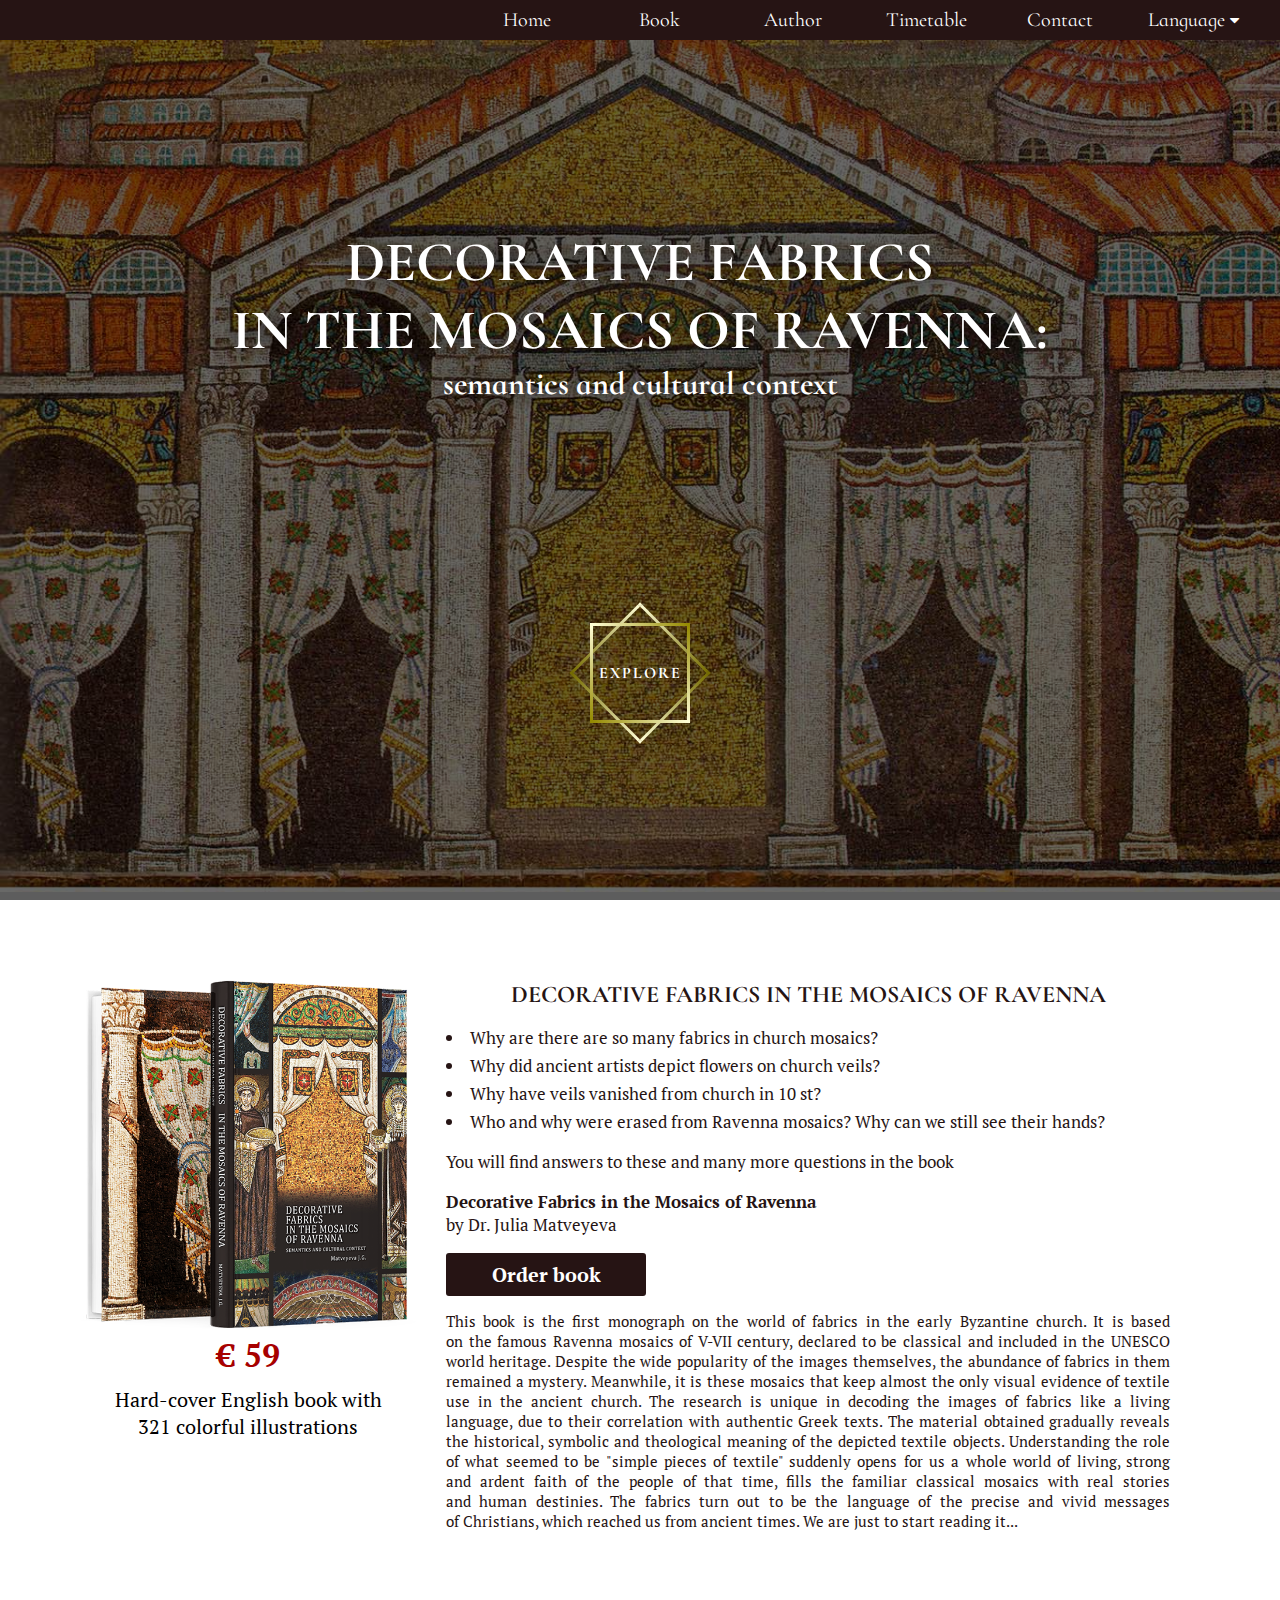
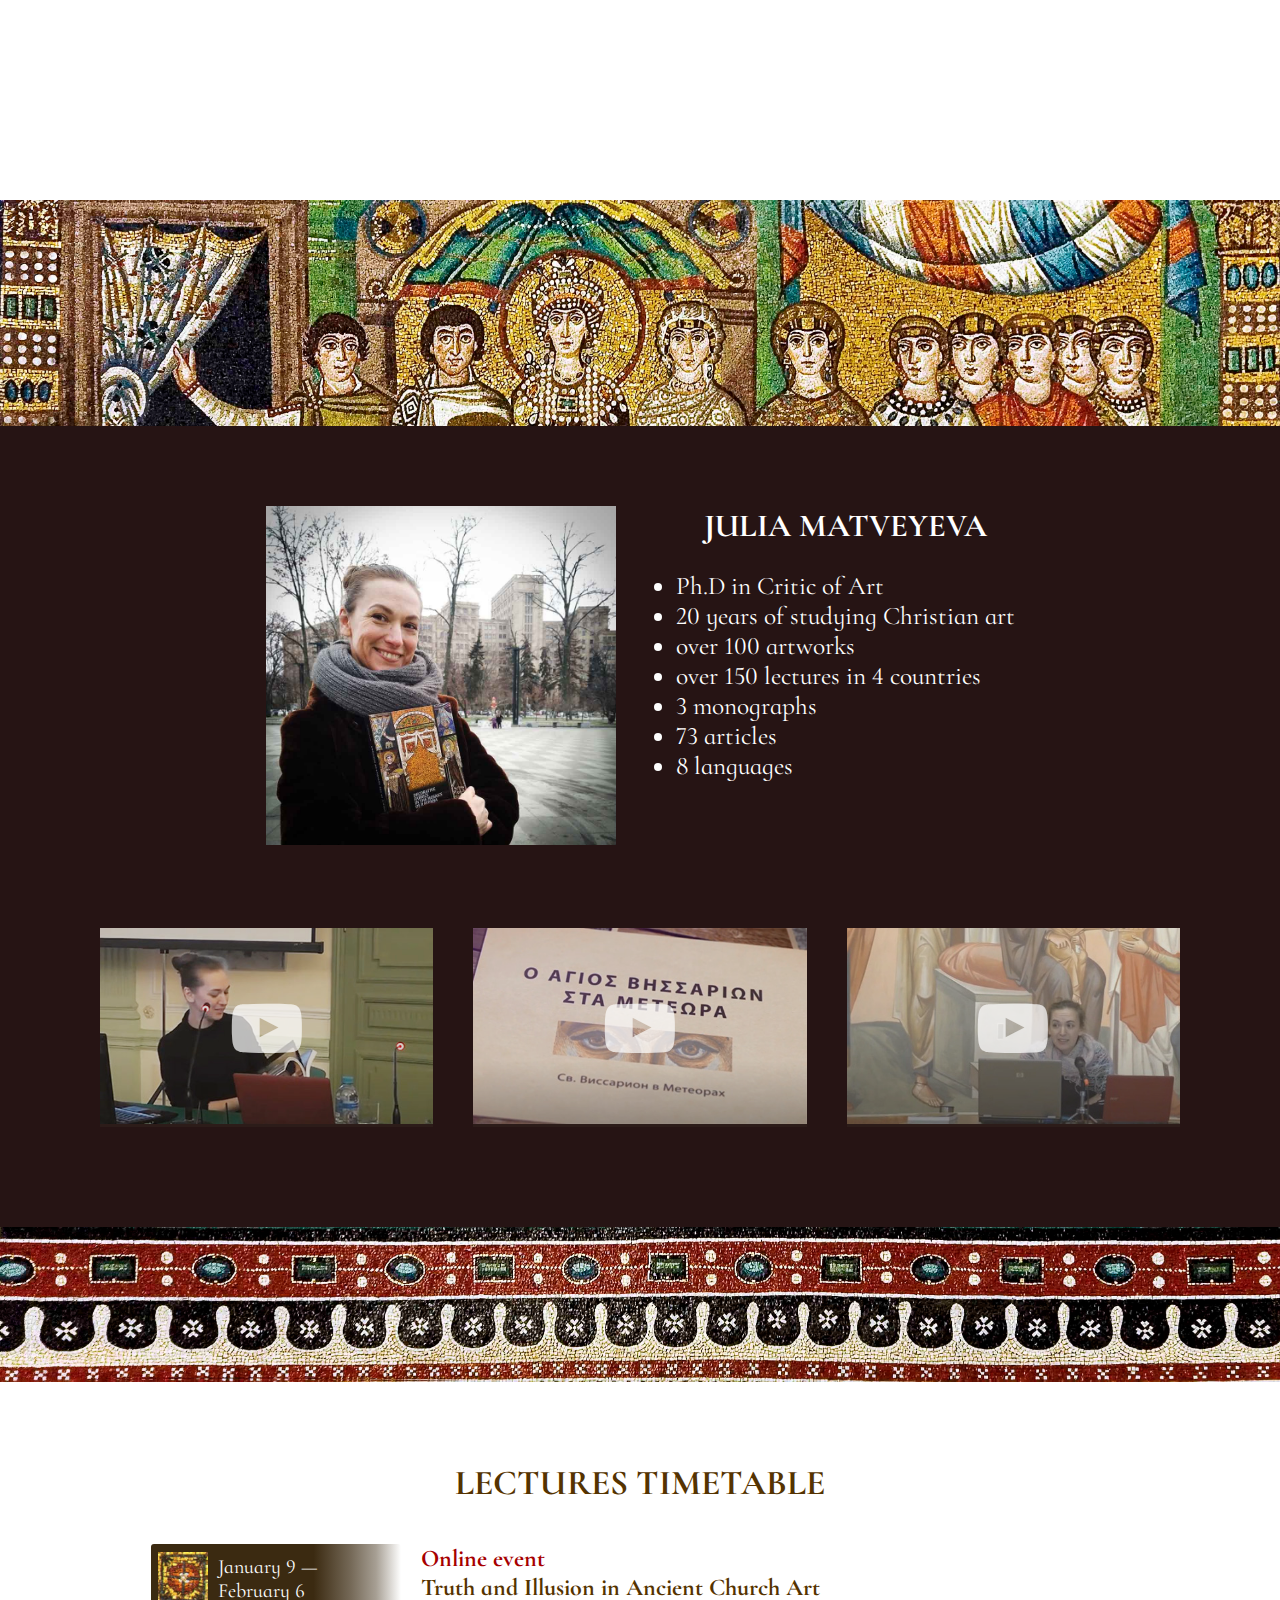
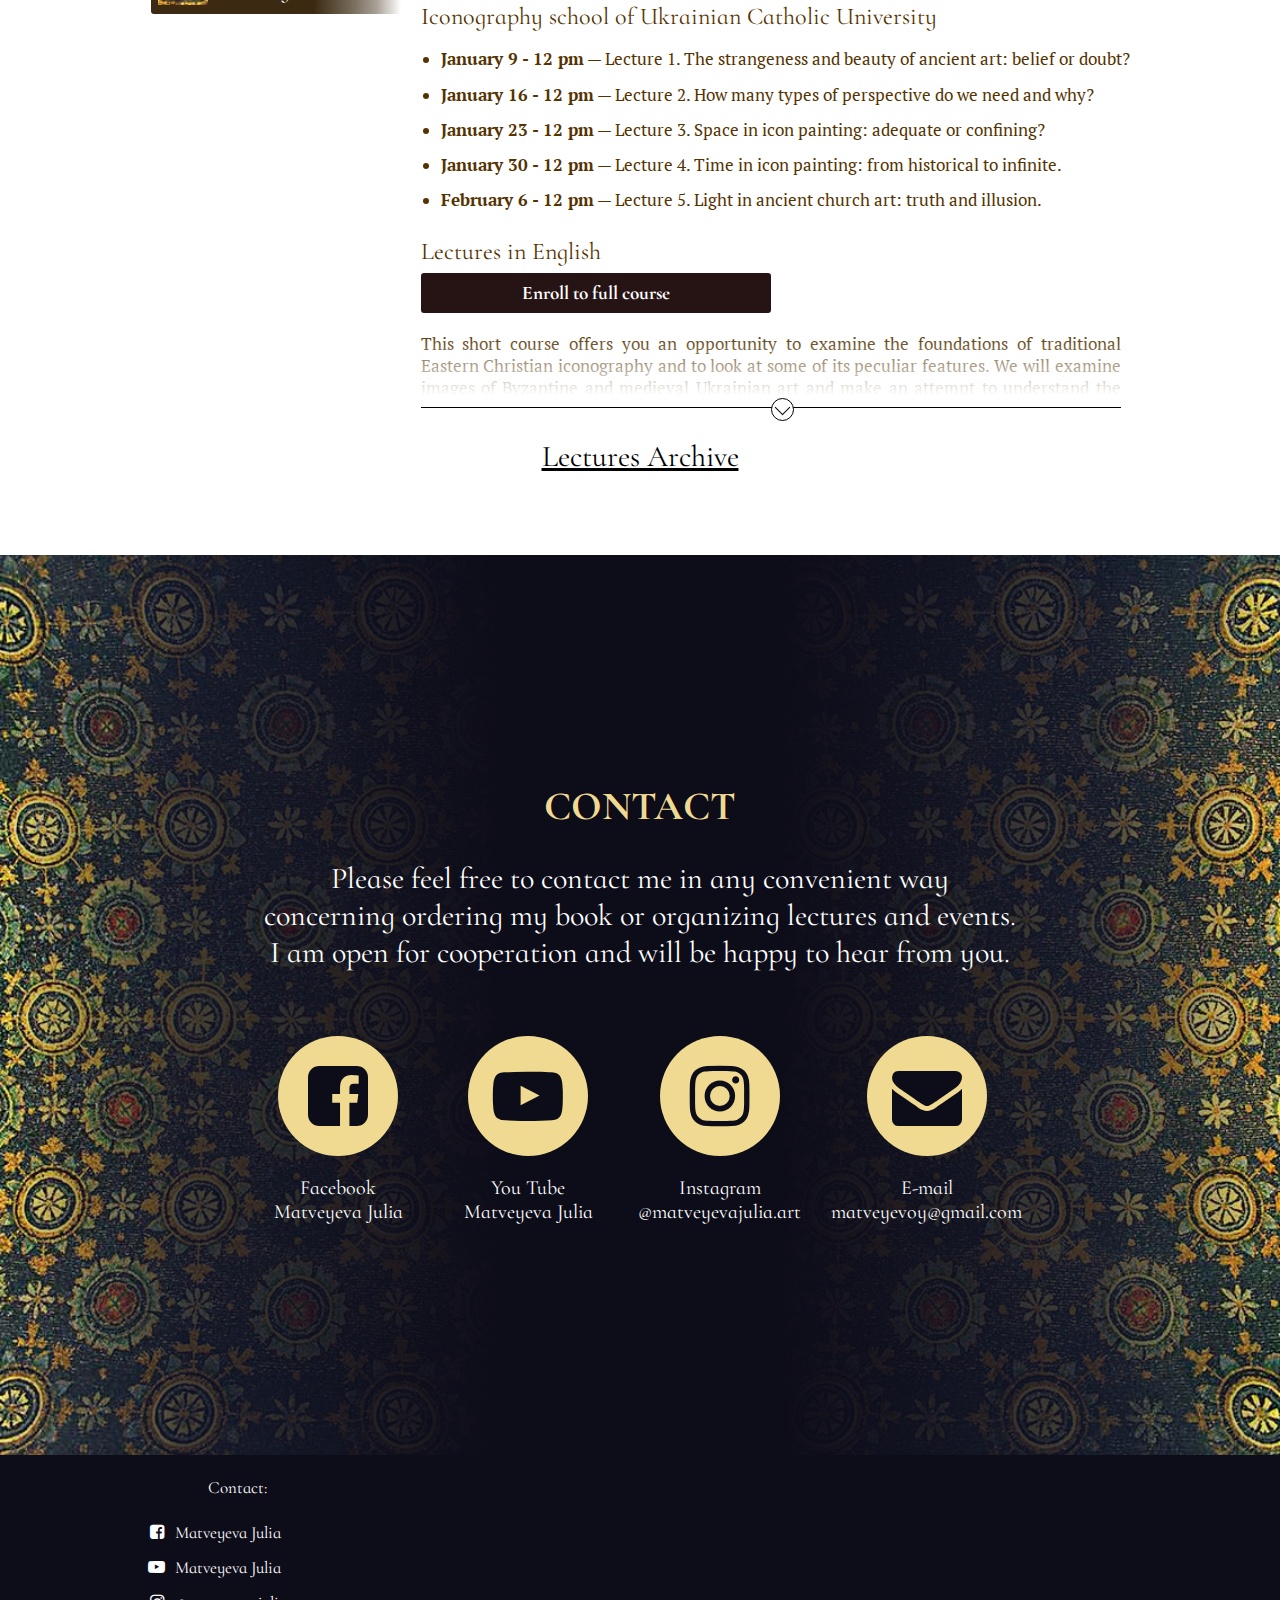
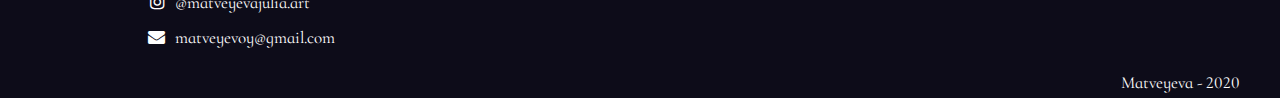
==== en/index.html @ 94433810 "Discount deleted. Full price set" ====
<!DOCTYPE html>
<html>
<head>
    <meta charset="UTF-8">
    <meta name="viewport" content="width=device-width, initial-scale=1.0">
    <title>Julia Matveyeva | Decorative Fabrics in the Mosaics of Ravenna</title>
    <meta name="description" content="Official website of art critic Dr. Julia Matveyeva. History of art, lectures and publications about liturgical fabrics symbolism in the early Christian mosaics">
    <meta name="robots" content="index, follow" />
    <link href="https://matveyevajulia.art/" rel="canonical">
    <link rel="alternate" hreflang="en" href="https://matveyevajulia.art/en/" />
    <link rel="alternate" hreflang="ru" href="https://matveyevajulia.art/" />
    <link rel="shortcut icon" type="image/x-icon" href="../favicon.ico" />
    <link href="../styles/styles.css" type="text/css" rel="stylesheet">
    <link href="https://maxcdn.bootstrapcdn.com/font-awesome/4.7.0/css/font-awesome.min.css" type="text/css" rel="stylesheet">
    <link rel="preconnect" href="https://fonts.gstatic.com">
    <link href="https://fonts.googleapis.com/css?family=Cormorant+Infant|PT+Serif:wght@400;700|Source+Sans+Pro:wght@700|Roboto:wght@400;500|Montserrat:wght@400;500|Philosopher:wght@400;700&display=swap" rel="stylesheet">
</head>

<body>
<header>
    <nav>
    <ul class="navbar">
        <li><a class="navbar__link" href="https://matveyevajulia.art/en/">Home</a></li>
        <li><a class="navbar__link" href="#book">Book</a></li>
        <li><a class="navbar__link" href="#author">Author</a></li>
        <li><a class="navbar__link" href="https://matveyevajulia.art/en/lectures.html">Timetable</a></li>
        <li><a class="navbar__link" href="#contacts">Contact</a></li>
        <li class="dropdown"><a class="navbar__link">Language&nbsp;<i class="fa fa-caret-down"></i></a>
            <div class="dropdown__list">
                <a class="dropdown__item" href="https://matveyevajulia.art/en/">English</a>
                <a class="dropdown__item" href="https://matveyevajulia.art/">Русский</a>
            </div>
        </li>
        <button class="sidebar__openbtn" onclick="openNav()">&#9776;</button>
    </ul>
    </nav>
</header>

<main>
    <div id="mySidebar" class="sidebar">
        <a href="javascript:void(0)" class="sidebar__closebtn" onclick="closeNav()">&times;</a>
        <div class="sidebar__menu">
            <a class="sidebar__link" href="https://matveyevajulia.art/en/">Home</a>
            <a class="sidebar__link" onclick="closeNav()" href="#book">Book</a>
            <a class="sidebar__link" onclick="closeNav()" href="#author">Author</a>
            <a class="sidebar__link" href="https://matveyevajulia.art/en/lectures.html">Timetable</a>
            <a class="sidebar__link" onclick="closeNav()" href="#contacts">Contact</a>
            <br><br>
            <a class="sidebar__link">Language:</a>
            <a class="sidebar__link" href="https://matveyevajulia.art/en/">English</a>
            <a class="sidebar__link" href="https://matveyevajulia.art/">Русский</a>
        </div>
    </div>

<section id="home" class="home prallax">
    <div class="sepia">
        <div class="title">
            <h1 class="title__upper">DECORATIVE FABRICS <br>IN&nbsp;THE&nbsp;MOSAICS OF&nbsp;RAVENNA:</h1>
            <h3>semantics&nbsp;and cultural&nbsp;context</h3>
        </div>
        <div class="cta-btn">
            <a href="#book" class="cta-btn__link cta-btn__effect">explore</a>
        </div>
    </div>
</section>

<section id="book" class="book">
    <div class="book-cover">
        <img src="../ravenna-images/smartmockups_kivnofeq_bright_small.png" alt="Book cover">
        <div class="book-price">
            <div class="book-price__money">
                <!--<p class="book-price__text book-price__text--old-price">&euro; 59</p> -->
                <p class="book-price__text book-price__text--new-price">&euro; 59</p>
                <!--<p class="book-price__text">Discount till January 28</p> -->
            </div>
            <p class="book-price__text">Hard-cover English&nbsp;book with 321&nbsp;colorful illustrations</p>
        </div>
    </div>
    
    <div class="book-description">
        <h2>DECORATIVE&nbsp;FABRICS IN&nbsp;THE&nbsp;MOSAICS OF&nbsp;RAVENNA</h2>
        <ul class="book-description__list">
            <li class="book-description__list-li">Why are there are so many fabrics in church mosaics?</li>
            <li class="book-description__list-li">Why did ancient artists depict flowers on church veils?</li>
            <li class="book-description__list-li">Why have veils vanished from church in 10 st?</li>
            <li class="book-description__list-li">Who and why were erased from Ravenna mosaics? Why can we still see their hands?</li>
        </ul>
        <p>You will find answers to these and many more questions in the book</p>
        <p><b>Decorative&nbsp;Fabrics in&nbsp;the&nbsp;Mosaics of&nbsp;Ravenna</b>
        <br>by Dr. Julia Matveyeva</p>
        <a class="basic-btn basic-btn--maroon btn--book-order" onclick="lightbox_form_open();">Order book</a>
        <p class="book-description__long">This book is the&nbsp;first monograph on&nbsp;the&nbsp;world of&nbsp;fabrics in&nbsp;the&nbsp;early Byzantine church. It&nbsp;is based on&nbsp;the&nbsp;famous Ravenna mosaics of&nbsp;V&#8209;VII&nbsp;century, declared to&nbsp;be classical and&nbsp;included in&nbsp;the&nbsp;UNESCO world heritage. Despite the&nbsp;wide popularity of&nbsp;the&nbsp;images themselves, the&nbsp;abundance of&nbsp;fabrics in&nbsp;them remained a&nbsp;mystery. Meanwhile, it&nbsp;is&nbsp;these mosaics that keep almost the&nbsp;only visual evidence of&nbsp;textile use in&nbsp;the&nbsp;ancient church. The&nbsp;research is&nbsp;unique in&nbsp;decoding the&nbsp;images of&nbsp;fabrics like a&nbsp;living language, due&nbsp;to&nbsp;their correlation with&nbsp;authentic Greek texts. The&nbsp;material obtained gradually reveals the&nbsp;historical, symbolic and&nbsp;theological meaning of&nbsp;the&nbsp;depicted textile objects. Understanding the&nbsp;role of&nbsp;what seemed to&nbsp;be "simple pieces of&nbsp;textile" suddenly opens for&nbsp;us a&nbsp;whole world of&nbsp;living, strong and&nbsp;ardent faith of&nbsp;the&nbsp;people of&nbsp;that time, fills the&nbsp;familiar classical mosaics with&nbsp;real stories and&nbsp;human destinies. The&nbsp;fabrics turn&nbsp;out to&nbsp;be the&nbsp;language of&nbsp;the&nbsp;precise and&nbsp;vivid messages of&nbsp;Christians, which&nbsp;reached us&nbsp;from&nbsp;ancient times. We&nbsp;are just&nbsp;to&nbsp;start reading&nbsp;it...</p>
    </div>
    <div id="myModal" class="lightbox--form">
        <span class="lightbox-close--form" onclick="lightbox_form_close();">&times;</span>
        <!-- Lightbox Content-->
            <form class="fs-frm fs-frm--lightbox" id="fs-frm" name="registration-form" accept-charset="utf-8" action="https://formspree.io/f/myybprbn" method="post">
                <fieldset class="fs-frm__fieldset" id="fs-frm-inputs">
                    <div class="form-row">
                        <div class="form-block">
                            <label class="fs-frm__label" for="full-name">Name*</label>
                            <input class="fs-frm__input" type="text" name="name" id="full-name" placeholder="Enter your name" required>
                        </div>
                        <div class="form-block">
                            <label class="fs-frm__label" for="email-address">Email Address*</label>
                            <input class="fs-frm__input" type="email" name="_replyto" id="email-address" placeholder="youremail@domain.tld" required>
                        </div>
                    </div>
                    <div class="form-block form-block--select">
                    <label class="fs-frm__label" for="country">Country</label>
                    <select class="fs-frm__select fs-frm__select--lightbox" id="country" name="country" required>
                      <option value="Select" selected="" disabled="">Country</option>
                      <option value="Afghanistan">Afghanistan</option>
                      <option value="Åland Islands">Åland Islands</option>
                      <option value="Albania">Albania</option>
                      <option value="Algeria">Algeria</option>
                      <option value="American Samoa">American Samoa</option>
                      <option value="Andorra">Andorra</option>
                      <option value="Angola">Angola</option>
                      <option value="Anguilla">Anguilla</option>
                      <option value="Antarctica">Antarctica</option>
                      <option value="Antigua and Barbuda">Antigua and Barbuda</option>
                      <option value="Argentina">Argentina</option>
                      <option value="Armenia">Armenia</option>
                      <option value="Aruba">Aruba</option>
                      <option value="Australia">Australia</option>
                      <option value="Austria">Austria</option>
                      <option value="Azerbaijan">Azerbaijan</option>
                      <option value="Bahamas">Bahamas</option>
                      <option value="Bahrain">Bahrain</option>
                      <option value="Bangladesh">Bangladesh</option>
                      <option value="Barbados">Barbados</option>
                      <option value="Belarus">Belarus</option>
                      <option value="Belgium">Belgium</option>
                      <option value="Belize">Belize</option>
                      <option value="Benin">Benin</option>
                      <option value="Bermuda">Bermuda</option>
                      <option value="Bhutan">Bhutan</option>
                      <option value="Bolivia">Bolivia</option>
                      <option value="Bosnia and Herzegovina">Bosnia and Herzegovina</option>
                      <option value="Botswana">Botswana</option>
                      <option value="Bouvet Island">Bouvet Island</option>
                      <option value="Brazil">Brazil</option>
                      <option value="British Indian Ocean Territory">British Indian Ocean Territory</option>
                      <option value="Brunei Darussalam">Brunei Darussalam</option>
                      <option value="Bulgaria">Bulgaria</option>
                      <option value="Burkina Faso">Burkina Faso</option>
                      <option value="Burundi">Burundi</option>
                      <option value="Cambodia">Cambodia</option>
                      <option value="Cameroon">Cameroon</option>
                      <option value="Canada">Canada</option>
                      <option value="Cape Verde">Cape Verde</option>
                      <option value="Cayman Islands">Cayman Islands</option>
                      <option value="Central African Republic">Central African Republic</option>
                      <option value="Chad">Chad</option>
                      <option value="Chile">Chile</option>
                      <option value="China">China</option>
                      <option value="Christmas Island">Christmas Island</option>
                      <option value="Cocos (Keeling) Islands">Cocos (Keeling) Islands</option>
                      <option value="Colombia">Colombia</option>
                      <option value="Comoros">Comoros</option>
                      <option value="Congo">Congo</option>
                      <option value="Congo, The Democratic Republic of The">Congo, The Democratic Republic of The</option>
                      <option value="Cook Islands">Cook Islands</option>
                      <option value="Costa Rica">Costa Rica</option>
                      <option value="Cote D'ivoire">Cote D'ivoire</option>
                      <option value="Croatia">Croatia</option>
                      <option value="Cuba">Cuba</option>
                      <option value="Cyprus">Cyprus</option>
                      <option value="Czech Republic">Czech Republic</option>
                      <option value="Denmark">Denmark</option>
                      <option value="Djibouti">Djibouti</option>
                      <option value="Dominica">Dominica</option>
                      <option value="Dominican Republic">Dominican Republic</option>
                      <option value="Ecuador">Ecuador</option>
                      <option value="Egypt">Egypt</option>
                      <option value="El Salvador">El Salvador</option>
                      <option value="Equatorial Guinea">Equatorial Guinea</option>
                      <option value="Eritrea">Eritrea</option>
                      <option value="Estonia">Estonia</option>
                      <option value="Ethiopia">Ethiopia</option>
                      <option value="Falkland Islands (Malvinas)">Falkland Islands (Malvinas)</option>
                      <option value="Faroe Islands">Faroe Islands</option>
                      <option value="Fiji">Fiji</option>
                      <option value="Finland">Finland</option>
                      <option value="France">France</option>
                      <option value="French Guiana">French Guiana</option>
                      <option value="French Polynesia">French Polynesia</option>
                      <option value="French Southern Territories">French Southern Territories</option>
                      <option value="Gabon">Gabon</option>
                      <option value="Gambia">Gambia</option>
                      <option value="Georgia">Georgia</option>
                      <option value="Germany">Germany</option>
                      <option value="Ghana">Ghana</option>
                      <option value="Gibraltar">Gibraltar</option>
                      <option value="Greece">Greece</option>
                      <option value="Greenland">Greenland</option>
                      <option value="Grenada">Grenada</option>
                      <option value="Guadeloupe">Guadeloupe</option>
                      <option value="Guam">Guam</option>
                      <option value="Guatemala">Guatemala</option>
                      <option value="Guernsey">Guernsey</option>
                      <option value="Guinea">Guinea</option>
                      <option value="Guinea-bissau">Guinea-bissau</option>
                      <option value="Guyana">Guyana</option>
                      <option value="Haiti">Haiti</option>
                      <option value="Heard Island and Mcdonald Islands">Heard Island and Mcdonald Islands</option>
                      <option value="Holy See (Vatican City State)">Holy See (Vatican City State)</option>
                      <option value="Honduras">Honduras</option>
                      <option value="Hong Kong">Hong Kong</option>
                      <option value="Hungary">Hungary</option>
                      <option value="Iceland">Iceland</option>
                      <option value="India">India</option>
                      <option value="Indonesia">Indonesia</option>
                      <option value="Iran, Islamic Republic of">Iran, Islamic Republic of</option>
                      <option value="Iraq">Iraq</option>
                      <option value="Ireland">Ireland</option>
                      <option value="Isle of Man">Isle of Man</option>
                      <option value="Israel">Israel</option>
                      <option value="Italy">Italy</option>
                      <option value="Jamaica">Jamaica</option>
                      <option value="Japan">Japan</option>
                      <option value="Jersey">Jersey</option>
                      <option value="Jordan">Jordan</option>
                      <option value="Kazakhstan">Kazakhstan</option>
                      <option value="Kenya">Kenya</option>
                      <option value="Kiribati">Kiribati</option>
                      <option value="Korea, Democratic People's Republic of">Korea, Democratic People's Republic of</option>
                      <option value="Korea, Republic of">Korea, Republic of</option>
                      <option value="Kuwait">Kuwait</option>
                      <option value="Kyrgyzstan">Kyrgyzstan</option>
                      <option value="Lao People's Democratic Republic">Lao People's Democratic Republic</option>
                      <option value="Latvia">Latvia</option>
                      <option value="Lebanon">Lebanon</option>
                      <option value="Lesotho">Lesotho</option>
                      <option value="Liberia">Liberia</option>
                      <option value="Libyan Arab Jamahiriya">Libyan Arab Jamahiriya</option>
                      <option value="Liechtenstein">Liechtenstein</option>
                      <option value="Lithuania">Lithuania</option>
                      <option value="Luxembourg">Luxembourg</option>
                      <option value="Macao">Macao</option>
                      <option value="Macedonia, The Former Yugoslav Republic of">Macedonia, The Former Yugoslav Republic of</option>
                      <option value="Madagascar">Madagascar</option>
                      <option value="Malawi">Malawi</option>
                      <option value="Malaysia">Malaysia</option>
                      <option value="Maldives">Maldives</option>
                      <option value="Mali">Mali</option>
                      <option value="Malta">Malta</option>
                      <option value="Marshall Islands">Marshall Islands</option>
                      <option value="Martinique">Martinique</option>
                      <option value="Mauritania">Mauritania</option>
                      <option value="Mauritius">Mauritius</option>
                      <option value="Mayotte">Mayotte</option>
                      <option value="Mexico">Mexico</option>
                      <option value="Micronesia, Federated States of">Micronesia, Federated States of</option>
                      <option value="Moldova, Republic of">Moldova, Republic of</option>
                      <option value="Monaco">Monaco</option>
                      <option value="Mongolia">Mongolia</option>
                      <option value="Montenegro">Montenegro</option>
                      <option value="Montserrat">Montserrat</option>
                      <option value="Morocco">Morocco</option>
                      <option value="Mozambique">Mozambique</option>
                      <option value="Myanmar">Myanmar</option>
                      <option value="Namibia">Namibia</option>
                      <option value="Nauru">Nauru</option>
                      <option value="Nepal">Nepal</option>
                      <option value="Netherlands">Netherlands</option>
                      <option value="Netherlands Antilles">Netherlands Antilles</option>
                      <option value="New Caledonia">New Caledonia</option>
                      <option value="New Zealand">New Zealand</option>
                      <option value="Nicaragua">Nicaragua</option>
                      <option value="Niger">Niger</option>
                      <option value="Nigeria">Nigeria</option>
                      <option value="Niue">Niue</option>
                      <option value="Norfolk Island">Norfolk Island</option>
                      <option value="Northern Mariana Islands">Northern Mariana Islands</option>
                      <option value="Norway">Norway</option>
                      <option value="Oman">Oman</option>
                      <option value="Pakistan">Pakistan</option>
                      <option value="Palau">Palau</option>
                      <option value="Palestinian Territory, Occupied">Palestinian Territory, Occupied</option>
                      <option value="Panama">Panama</option>
                      <option value="Papua New Guinea">Papua New Guinea</option>
                      <option value="Paraguay">Paraguay</option>
                      <option value="Peru">Peru</option>
                      <option value="Philippines">Philippines</option>
                      <option value="Pitcairn">Pitcairn</option>
                      <option value="Poland">Poland</option>
                      <option value="Portugal">Portugal</option>
                      <option value="Puerto Rico">Puerto Rico</option>
                      <option value="Qatar">Qatar</option>
                      <option value="Reunion">Reunion</option>
                      <option value="Romania">Romania</option>
                      <option value="Russian Federation">Russian Federation</option>
                      <option value="Rwanda">Rwanda</option>
                      <option value="Saint Helena">Saint Helena</option>
                      <option value="Saint Kitts and Nevis">Saint Kitts and Nevis</option>
                      <option value="Saint Lucia">Saint Lucia</option>
                      <option value="Saint Pierre and Miquelon">Saint Pierre and Miquelon</option>
                      <option value="Saint Vincent and The Grenadines">Saint Vincent and The Grenadines</option>
                      <option value="Samoa">Samoa</option>
                      <option value="San Marino">San Marino</option>
                      <option value="Sao Tome and Principe">Sao Tome and Principe</option>
                      <option value="Saudi Arabia">Saudi Arabia</option>
                      <option value="Senegal">Senegal</option>
                      <option value="Serbia">Serbia</option>
                      <option value="Seychelles">Seychelles</option>
                      <option value="Sierra Leone">Sierra Leone</option>
                      <option value="Singapore">Singapore</option>
                      <option value="Slovakia">Slovakia</option>
                      <option value="Slovenia">Slovenia</option>
                      <option value="Solomon Islands">Solomon Islands</option>
                      <option value="Somalia">Somalia</option>
                      <option value="South Africa">South Africa</option>
                      <option value="South Georgia and The South Sandwich Islands">South Georgia and The South Sandwich Islands</option>
                      <option value="Spain">Spain</option>
                      <option value="Sri Lanka">Sri Lanka</option>
                      <option value="Sudan">Sudan</option>
                      <option value="Suriname">Suriname</option>
                      <option value="Svalbard and Jan Mayen">Svalbard and Jan Mayen</option>
                      <option value="Swaziland">Swaziland</option>
                      <option value="Sweden">Sweden</option>
                      <option value="Switzerland">Switzerland</option>
                      <option value="Syrian Arab Republic">Syrian Arab Republic</option>
                      <option value="Taiwan, Province of China">Taiwan, Province of China</option>
                      <option value="Tajikistan">Tajikistan</option>
                      <option value="Tanzania, United Republic of">Tanzania, United Republic of</option>
                      <option value="Thailand">Thailand</option>
                      <option value="Timor-leste">Timor-leste</option>
                      <option value="Togo">Togo</option>
                      <option value="Tokelau">Tokelau</option>
                      <option value="Tonga">Tonga</option>
                      <option value="Trinidad and Tobago">Trinidad and Tobago</option>
                      <option value="Tunisia">Tunisia</option>
                      <option value="Turkey">Turkey</option>
                      <option value="Turkmenistan">Turkmenistan</option>
                      <option value="Turks and Caicos Islands">Turks and Caicos Islands</option>
                      <option value="Tuvalu">Tuvalu</option>
                      <option value="Uganda">Uganda</option>
                      <option value="Ukraine">Ukraine</option>
                      <option value="United Arab Emirates">United Arab Emirates</option>
                      <option value="United Kingdom">United Kingdom</option>
                      <option value="United States">United States</option>
                      <option value="United States Minor Outlying Islands">United States Minor Outlying Islands</option>
                      <option value="Uruguay">Uruguay</option>
                      <option value="Uzbekistan">Uzbekistan</option>
                      <option value="Vanuatu">Vanuatu</option>
                      <option value="Venezuela">Venezuela</option>
                      <option value="Viet Nam">Viet Nam</option>
                      <option value="Virgin Islands, British">Virgin Islands, British</option>
                      <option value="Virgin Islands, U.S.">Virgin Islands, U.S.</option>
                      <option value="Wallis and Futuna">Wallis and Futuna</option>
                      <option value="Western Sahara">Western Sahara</option>
                      <option value="Yemen">Yemen</option>
                      <option value="Zambia">Zambia</option>
                      <option value="Zimbabwe">Zimbabwe</option>
                    </select>
                    </div>
                    
                    <div class="form-row">
                        <div class="form-block">
                            <label class="fs-frm__label" for="city">City</label>
                            <input class="fs-frm__input" id="city" type="text" name="city" placeholder="City">
                        </div>
                        <div class="form-block">
                            <label class="fs-frm__label" for="num-of-books">Number of books</label>
                            <input class="fs-frm__input" type="number" id="num-of-books" name="num-of-books" placeholder="1" step="1" min="0" max="200">
                        </div>
                    </div>
                    <label class="fs-frm__label" for="quick">Link for quick connection</label>
                    <textarea class="fs-frm__textarea" rows="2" name="quick" id="quick" placeholder="Your Messenger link, Skype username or phone number"></textarea>
                    <label class="fs-frm__label" for="note">Note</label>
                    <textarea class="fs-frm__textarea" rows="4" name="note" id="note" placeholder="Include any additional information"></textarea>
                    <input type="hidden" name="_subject" id="email-subject" value="Book Order - Decorative Fabrics">
                </fieldset>
                <input class="basic-btn basic-btn--maroon fs-frm__button fs-frm__button--lightbox" type="submit" value="Order Book">
            </form>
    </div>
</section>

<img class="decor__img" src="../ravenna-images/009-theodora-faces_web.jpg">

<section id="author" class="author">
    <div class="author__container">
        <div class="author__avatar">
            <img class="author__img" src="../ravenna-images/IMG_20201221_145733-1-2_small.jpg" alt="Юлия Матвеева">
        </div>
        <div class="auth-descr">
          <h2 class="auth-descr__headline">JULIA MATVEYEVA</h2>
          <ul class="auth-descr__list">
              <li>Ph.D in Critic of Art</li>
              <li>20 years of studying Christian art</li>
              <li>over 100 artworks</li>
              <li>over 150 lectures in 4 countries</li>
              <li>3 monographs</li>
              <li>73 articles</li>
              <li>8 languages</li>
          </ul>
        </div>
    </div>
    <div class="video">
        <div class="video__item">
            <div id="light-1" class="lightbox__light">
                <iframe id="video-1" class="lightbox__iframe" src="https://www.youtube.com/embed/I9l1e0hVhak" frameborder="0" allow="accelerometer; autoplay; encrypted-media; gyroscope; picture-in-picture" allowfullscreen></iframe>
            </div>
            <div id="fade-1" class="lightbox__fade" onClick="lightbox_close1();">
                <a class="lightbox__closex" onclick="lightbox_close1();"></a>
            </div>
            <div id="video_wrapper-1" class="video__wrapper">
                <iframe class="wrapper__iframe" width="560" height="315" src="https://www.youtube.com/embed/I9l1e0hVhak" frameborder="0" allow="accelerometer; autoplay; encrypted-media; gyroscope; picture-in-picture" allowfullscreen></iframe>
            </div>
            <div id="video_overlay-1" class="video__overlay">
                <img class="video__img" src="../ravenna-images/video_overlay_tkani_crop0.jpg" alt="Mysteries of narrative fabrics">
                <div class="video__icon-container" onclick="lightbox_open1();"><i class="fa fa-youtube-play" aria-hidden="true"></i></div>
            </div>
        </div>

        <div class="video__item">
            <div id="light-2" class="lightbox__light">
                <iframe id="video-2" class="lightbox__iframe" src="https://www.youtube.com/embed/hvqriKCoZr8" frameborder="0" allow="accelerometer; autoplay; encrypted-media; gyroscope; picture-in-picture" allowfullscreen></iframe>
            </div>
            <div id="fade-2" class="lightbox__fade" onClick="lightbox_close2();">
                <a class="lightbox__closex" onclick="lightbox_close2();"></a> 
            </div>
            <div id="video_wrapper-2" class="video__wrapper">
                <iframe class="wrapper__iframe" width="560" height="315" src="https://www.youtube.com/embed/hvqriKCoZr8" frameborder="0" allow="accelerometer; autoplay; encrypted-media; gyroscope; picture-in-picture" allowfullscreen></iframe>
            </div>
            <div id="video_overlay-2" class="video__overlay">
                <img class="video__img" src="../ravenna-images/video_vissarion.jpg" alt="St. Vissarion">
                <div class="video__icon-container" onclick="lightbox_open2();"><i class="fa fa-youtube-play" aria-hidden="true"></i></div>
            </div>
        </div>

        <div class="video__item">
            <div id="light-3" class="lightbox__light">
                <iframe id="video-3" class="lightbox__iframe" src="https://www.youtube.com/embed/84jeQnpdbcs" frameborder="0" allow="accelerometer; autoplay; encrypted-media; gyroscope; picture-in-picture" allowfullscreen></iframe>
            </div>
            <div id="fade-3" class="lightbox__fade" onClick="lightbox_close3();">
                <a class="lightbox__closex" onclick="lightbox_close3();"></a>
            </div>
            <div id="video_wrapper-3" class="video__wrapper">
                <iframe class="wrapper__iframe" width="560" height="315" src="https://www.youtube.com/embed/84jeQnpdbcs" frameborder="0" allow="accelerometer; autoplay; encrypted-media; gyroscope; picture-in-picture" allowfullscreen></iframe>
            </div>
            <div id="video_overlay-3" class="video__overlay">
                <img class="video__img" src="../ravenna-images/video_overlay_tkani-v_crop1.jpg" alt="Fabrics in domes and apses">
                <div class="video__icon-container" onclick="lightbox_open3();"><i class="fa fa-youtube-play" aria-hidden="true"></i></div>
            </div>
        </div>

    </div>
</section>

<img class="decor__img" src="../ravenna-images/009-theodora-ribbon_web.jpg">

<section id="timetable" class="timetable">
    <div class="afisha">
        <h2>LECTURES TIMETABLE</h2>
        <div class="stayhome display-none">
            <div class="stayhome__picture"><img class="stayhome__img" src="../ravenna-images/sanvitale_crop.jpg"></div>
            <p class="stayhome__message">No scheduled lectures&nbsp;yet<br>Stay home<br>Take care of&nbsp;yourself and&nbsp;your loved&nbsp;ones
            <br><br>While waiting for&nbsp;the&nbsp;upcoming events, you&nbsp;can watch the&nbsp;lectures by&nbsp;Yulia&nbsp;Matveeva on&nbsp;her&nbsp;<a class="stayhome__link" href="https://www.youtube.com/channel/UCrBBi64IRE66jUUzCjEGi4A">YouTube&nbsp;channel</a></p>
        </div>
        <div class="datelist">
            <li class="lecture-block">
                <div class="flag"><img class="bullet" src="../ravenna-images/bullet.jpg"><div class="date">January 9 &mdash; <br>February 6</div></div> 
                <div class="event event--online-en"><b>Truth and&nbsp;Illusion in&nbsp;Ancient Church Art</b>
                    <br>Iconography school of Ukrainian Catholic University
                    <ul class="lecture-list">
                        <li><span class="lecture-list__date">January 9 - 12 pm</span> &mdash; Lecture&nbsp;1. The strangeness and beauty of&nbsp;ancient art: belief or&nbsp;doubt?</li>
                        <li><span class="lecture-list__date">January 16 - 12 pm</span> &mdash; Lecture&nbsp;2. How many types of&nbsp;perspective do&nbsp;we need and&nbsp;why?</li>
                        <li><span class="lecture-list__date">January 23 - 12 pm</span> &mdash;  Lecture&nbsp;3. Space in&nbsp;icon painting: adequate or&nbsp;confining?</li>
                        <li><span class="lecture-list__date">January 30 - 12 pm</span> &mdash; Lecture&nbsp;4. Time in&nbsp;icon painting: from historical to&nbsp;infinite.</li>
                        <li><span class="lecture-list__date">February 6 - 12 pm</span> &mdash;  Lecture&nbsp;5. Light in&nbsp;ancient church&nbsp;art: truth and&nbsp;illusion.</li>
                    </ul>
                    <div class="price">
                        <p>Lectures in English</p>
                        <a class="basic-btn basic-btn--maroon" href="https://forms.app/sacredartcenter/registration-form" target="_blank">Enroll to full course</a>
                    </div>
                        <div class="event-description fade-container">
                        <div id="fade-content-2" class="event-description__text">This short course offers you an opportunity to examine the foundations of traditional Eastern Christian iconography and to look at some of its peculiar features. We will examine images of Byzantine and medieval Ukrainian art and make an attempt to understand the relationship between their theological/spiritual content and artistic form in which this content is expressed. We will address the question: why some images of church art look so strange that you involuntarily want to correct them? Conventional answer to this problem has been: ancient artists did not understand the rules of composition and human anatomy. Such an answer, however, looks very naïve and superficial, especially when the given work of art is distinguished for its high artistic quality. What if these ‘mistakes’ and ‘distortions’ are intentional and are a part of a certain artistic language based on the laws of our visual perception?
                            <br><br>The lectures will deal with this special language of Eastern Christian art that was developed and perfected over many centuries. The original intentions of ancient authors become evident when different aspects of their images are analyzed and viewed as a single unified whole.
                            <br>Each lecture of this course will add new facets to our understanding of this ‘iconic language’, building upon the previous ones. We will gradually see how different aspects of this artistic language are arranged: the forms of bodies and objects, space, materiality, time and light. In the end, there is a surprise – through the ancient art we will find a new way to understand artistic languages of different periods: from ancient Egypt and Greco-Roman art to the Renaissance, impressionism and modern cartoons. This is what was developed by the ancient Church art and given as a gift to the world – through form, time, space and light. The course will be attuned to the needs of those who are just familiarizing themselves with church art and for those who have long known and loved it.
                        </div>
                        <div id="fade-overlay-2" class="fade-overlay"></div>
                        <div class="show-more-line"><span class="show-more-circle" onclick="showMore2()"><i id="arrow-2" class="arrow arrow--down"></i></span></div>
                        <!-- <div id="show-more-button-2" class="btn show-more-btn" onclick="showMore2()"><span>Show more</span></div> -->
                    </div>
                </div>
            </li>
        </div>
    </div>
    <a class="timetable__archive" href="lectures.html">Lectures Archive</a>
</section>

<section id="contacts" class="contacts">
    <div class="blue">
        <h2>CONTACT</h2>
        <p class="contact-text">Please feel&nbsp;free to&nbsp;contact&nbsp;me in&nbsp;any convenient&nbsp;way concerning&nbsp;ordering my&nbsp;book or&nbsp;organizing lectures and&nbsp;events. I&nbsp;am&nbsp;open for&nbsp;cooperation and will&nbsp;be&nbsp;happy to&nbsp;hear from&nbsp;you.</p>
        <div id="linkbar">
            <div class="social" id="facebook">
                <a target="_blank" href="https://www.facebook.com/profile.php?id=100019759774858"><div class="icon"><i class="fa fa-facebook-square" aria-hidden="true"></i></div></a>
                <p>Facebook<br>Matveyeva Julia</p>
            </div>

            <div class="social" id="youtube">
                <a href="https://www.youtube.com/channel/UCrBBi64IRE66jUUzCjEGi4A" target="_blank"><div class="icon"><i class="fa fa-youtube-play" aria-hidden="true"></i></div></a>
                <p>You Tube<br>Matveyeva Julia</p>
            </div>

            <div class="social" id="instagram">
                <a href="https://www.instagram.com/matveyevajulia.art/" target="_blank"><div class="icon"><i class="fa fa-instagram" aria-hidden="true"></i></div></a>
                <p>Instagram<br>@matveyevajulia.art</p>
            </div>

            <div class="social" id="email">
                <a href="mailto:matveyevoy@gmail.com" target="_top"><div class="icon"><i class="fa fa-envelope" aria-hidden="true"></i></div></a>
                <p>E-mail<br>matveyevoy@gmail.com</p>
            </div>

        </div>
    </div>
</section>

</main>

<footer>
    <div class="footer__contacts">
        <p>Contact:</p>
        <ul class="footer__list">
            <li class="footer__social">
                    <div class="icon--footer"><i class="fa fa-facebook-square" aria-hidden="true"></i>
                    </div>
                    <a target="_blank" href="https://www.facebook.com/profile.php?id=100019759774858">Matveyeva Julia</a>
            </li>
            <li class="footer__social">
                    <div class="icon--footer"><i class="fa fa-youtube-play" aria-hidden="true"></i>
                    </div>
                    <a href="https://www.youtube.com/channel/UCrBBi64IRE66jUUzCjEGi4A" target="_blank">Matveyeva Julia</a>
            </li>
            <li class="footer__social">
                    <div class="icon--footer"><i class="fa fa-instagram" aria-hidden="true"></i>
                    </div>
                    <a href="https://www.instagram.com/matveyevajulia.art/" target="_blank">@matveyevajulia.art</a>
            </li>
            <li class="footer__social">
                    <div class="icon--footer"><i class="fa fa-envelope" aria-hidden="true"></i>
                    </div>
                    <a href="mailto:matveyevoy@gmail.com" target="_top">matveyevoy@gmail.com</a>
            </li>
        </ul>
    </div>
    <div class="footer__copywrite">Matveyeva - 2020</div>
</footer>

<script src="../script.js" type="text/javascript"></script>
</body>
</html>
---- styles/styles.css ----
@charset "UTF-8";
*,
*::before,
*::after {
  -webkit-box-sizing: border-box;
  box-sizing: border-box;
}

html {
  scroll-behavior: smooth;
}

body {
  background-color: #e2e2e2;
  font-family: "Cormorant Infant", serif;
  font-size: 10px;
  color: black;
  width: 100%;
  margin: 0;
}

@media (max-width: 500px) {
  body {
    font-size: 7px;
  }
}

a {
  text-decoration: none;
  color: black;
  cursor: pointer;
}

ul {
  list-style: none;
  padding: 0;
}

.cta-btn {
  height: 100px;
  display: -webkit-box;
  display: -ms-flexbox;
  display: flex;
  -webkit-box-align: center;
      -ms-flex-align: center;
          align-items: center;
  -webkit-box-pack: center;
      -ms-flex-pack: center;
          justify-content: center;
  -webkit-font-smoothing: antialiased;
  padding-top: 30vh;
  font-family: "Cormorant Infant", serif;
}

.cta-btn__link {
  color: white;
  text-decoration: none;
  -webkit-transition: 0.3s all ease;
  transition: 0.3s all ease;
}

.cta-btn__link:hover {
  color: white;
}

.cta-btn__link:focus {
  text-decoration: none;
}

.cta-btn__link:active {
  color: #FFF;
}

.cta-btn__effect {
  width: 100px;
  height: 100px;
  line-height: 100px;
  text-align: center;
  text-transform: uppercase;
  letter-spacing: 2px;
  font-weight: bold;
  font-size: 1.6em;
  position: relative;
}

.cta-btn__effect:after {
  -webkit-transition: 0.3s all ease;
  transition: 0.3s all ease;
  content: '';
  position: absolute;
  left: 0;
  top: 0;
  bottom: 0;
  right: 0;
  /*border-radius:3px; */
  border: 3px solid;
  border-image-source: linear-gradient(45deg, #948900, #fffed5, #948900);
  border-image-slice: 1;
}

.cta-btn__effect:before {
  content: '';
  position: absolute;
  /*border-radius:3px; */
  left: 0;
  top: 0;
  bottom: 0;
  right: 0;
  -webkit-transform: rotate(45deg);
  transform: rotate(45deg);
  border: 3px solid;
  border-image-source: linear-gradient(45deg, #746b00, #fffed5, #746b00);
  border-image-slice: 1;
}

.cta-btn__effect:hover:after {
  -webkit-transform: rotate(45deg);
  transform: rotate(45deg);
}

.cta-btn__effect:active {
  -webkit-transform: scale(1.1);
  transform: scale(1.1);
}

.cta-btn__effect:active:before {
  background-color: white;
}

.cta-btn__effect:active:after {
  border-color: white;
}

@media (max-width: 960px) {
  .cta-btn {
    padding-top: 100px;
  }
}

@media (max-width: 500px) {
  .cta-btn {
    font-size: 1.5em;
  }
}

.basic-btn {
  display: block;
  width: 350px;
  border-radius: 3px;
  padding: 5px;
  font-size: 0.8em;
  font-weight: bold;
  text-align: center;
}

.basic-btn--maroon {
  background-color: #261414;
  border: 3px solid #261414;
  color: white;
}

.basic-btn--maroon:hover {
  background-color: white;
  color: #261414;
}

.basic-btn--white {
  background-color: white;
  border: 3px solid white;
  color: #261414;
}

.basic-btn--white:hover {
  background-color: #261414;
  color: white;
}

.order-btn {
  width: 200px;
  font-size: 2em;
  margin: 40px 20px 20px 50px;
}

.contact-form {
  display: -webkit-box;
  display: -ms-flexbox;
  display: flex;
  margin: 80px;
  color: white;
}

.fs-frm {
  border: 2px solid white;
  border-radius: 3px;
  padding: 20px;
  max-width: 50%;
}

.fs-frm--lightbox {
  margin: auto;
  display: block;
  max-width: 500px;
  font-family: "PT Serif", serif;
  background-color: white;
}

@media (max-width: 1100px) {
  .contact-form {
    -webkit-box-orient: vertical;
    -webkit-box-direction: normal;
        -ms-flex-direction: column;
            flex-direction: column;
    -webkit-box-align: center;
        -ms-flex-align: center;
            align-items: center;
  }
}

.fs-frm__label {
  border: none;
  border-radius: 3px;
  width: 100%;
  padding: 0;
  margin: 0;
  font-size: .825rem;
  margin-bottom: .5rem;
  padding-top: .2rem;
  display: -webkit-box;
  display: -ms-flexbox;
  display: flex;
  -webkit-box-align: baseline;
      -ms-flex-align: baseline;
          align-items: baseline;
}

.fs-frm__input {
  border: none;
  border-radius: 3px;
  display: block;
  width: 100%;
  padding: 0;
  margin: 0;
  border: 1px solid rgba(0, 0, 0, 0.2);
  background-color: rgba(0, 0, 0, 0.1);
  padding: .75em 1rem;
  margin-bottom: 1.1rem;
}

.fs-frm__select {
  border: none;
  border-radius: 3px;
  display: block;
  width: 100%;
  padding: 0;
  margin: 0;
  background-color: rgba(0, 0, 0, 0.1);
  padding: .75em 1rem;
  margin-bottom: 1.1rem;
  color: gray;
}

.fs-frm__select--lightbox {
  border: 1px solid rgba(0, 0, 0, 0.2);
}

.fs-frm__textarea {
  border-radius: 3px;
  display: block;
  width: 100%;
  padding: 0;
  margin: 0;
  border: 1px solid rgba(0, 0, 0, 0.2);
  background-color: rgba(0, 0, 0, 0.1);
  padding: .75em 1rem;
  margin-bottom: 1.1rem;
  resize: vertical;
}

.fs-frm__fieldset {
  border: none;
  border-radius: 3px;
  display: block;
  width: 100%;
  padding: 0;
  margin: 0;
}

.fs-frm legend,
.fs-frm ::-webkit-input-placeholder {
  font-size: .825rem;
  margin-bottom: .5rem;
  padding-top: .2rem;
  display: -webkit-box;
  display: flex;
  -webkit-box-align: baseline;
          align-items: baseline;
}

.fs-frm legend,
.fs-frm :-ms-input-placeholder {
  font-size: .825rem;
  margin-bottom: .5rem;
  padding-top: .2rem;
  display: -ms-flexbox;
  display: flex;
  -ms-flex-align: baseline;
      align-items: baseline;
}

.fs-frm legend,
.fs-frm ::-ms-input-placeholder {
  font-size: .825rem;
  margin-bottom: .5rem;
  padding-top: .2rem;
  display: -ms-flexbox;
  display: flex;
  -ms-flex-align: baseline;
      align-items: baseline;
}

.fs-frm legend,
.fs-frm ::placeholder {
  font-size: .825rem;
  margin-bottom: .5rem;
  padding-top: .2rem;
  display: -webkit-box;
  display: -ms-flexbox;
  display: flex;
  -webkit-box-align: baseline;
      -ms-flex-align: baseline;
          align-items: baseline;
}

.fs-frm input:focus,
.fs-frm select:focus,
.fs-frm textarea:focus {
  background-color: white;
  outline-style: solid;
  outline-width: thin;
  outline-color: gray;
  outline-offset: -1px;
}

.fs-frm [type="button"],
.fs-frm [type="submit"],
.fs-frm [type="reset"] {
  width: auto;
  cursor: pointer;
  -webkit-appearance: button;
  -moz-appearance: button;
  appearance: button;
}

.fs-frm [type="button"]:focus,
.fs-frm [type="submit"]:focus,
.fs-frm [type="reset"]:focus {
  outline: none;
}

.fs-frm [type="submit"],
.fs-frm [type="reset"] {
  margin-bottom: 0;
}

.fs-frm [type="checkbox"] {
  -webkit-appearance: checkbox;
     -moz-appearance: checkbox;
          appearance: checkbox;
  display: inline-block;
  width: auto;
  margin: 0 .5em 0 0 !important;
}

.fs-frm [type="radio"] {
  -webkit-appearance: radio;
     -moz-appearance: radio;
          appearance: radio;
}

.form-row {
  display: -webkit-box;
  display: -ms-flexbox;
  display: flex;
  -webkit-box-pack: justify;
      -ms-flex-pack: justify;
          justify-content: space-between;
}

.form-block:first-child {
  margin-right: 10px;
}

@media (max-width: 525px) {
  .form-row {
    -webkit-box-orient: vertical;
    -webkit-box-direction: normal;
        -ms-flex-direction: column;
            flex-direction: column;
  }
  .form-block:first-child {
    margin-right: 0;
  }
}

.fs-frm__button {
  font-size: 1.7em;
  font-family: "Cormorant Infant", serif;
  margin-right: auto;
  margin-left: auto;
}

.fs-frm__button--lightbox {
  font-size: 1.8em;
  font-family: "PT Serif", serif;
  font-weight: normal;
}

header {
  display: -webkit-box;
  display: -ms-flexbox;
  display: flex;
  -webkit-box-orient: horizontal;
  -webkit-box-direction: normal;
      -ms-flex-direction: row;
          flex-direction: row;
  -webkit-box-pack: end;
      -ms-flex-pack: end;
          justify-content: flex-end;
  position: fixed;
  width: 100%;
  top: 0;
  height: 40px;
  padding: 0px 20px;
  background-color: #261414;
  z-index: 1;
}

nav {
  display: -webkit-box;
  display: -ms-flexbox;
  display: flex;
  -webkit-box-align: center;
      -ms-flex-align: center;
          align-items: center;
  text-align: center;
  width: 800px;
}

.navbar {
  font-size: 2em;
  display: -webkit-box;
  display: -ms-flexbox;
  display: flex;
  -webkit-box-orient: horizontal;
  -webkit-box-direction: normal;
      -ms-flex-direction: row;
          flex-direction: row;
  -ms-flex-pack: distribute;
      justify-content: space-around;
  -webkit-box-align: center;
      -ms-flex-align: center;
          align-items: center;
  margin: 0;
  height: 100%;
  width: 100%;
}

nav li {
  display: -webkit-box;
  display: -ms-flexbox;
  display: flex;
  height: 100%;
  width: 100%;
}

.navbar__link {
  color: white;
  display: -webkit-box;
  display: -ms-flexbox;
  display: flex;
  height: 100%;
  width: 100%;
  -webkit-box-align: center;
      -ms-flex-align: center;
          align-items: center;
  -webkit-box-pack: center;
      -ms-flex-pack: center;
          justify-content: center;
  position: relative;
}

.navbar__link .fa {
  font-size: 0.8em;
}

.dropdown__list {
  display: none;
  position: absolute;
  background-color: #261414;
  min-width: 150px;
  padding: 40px 15px 15px 15px;
  z-index: 1;
}

.dropdown:hover .dropdown__list {
  display: block;
}

.dropdown__item {
  display: block;
  padding: 5px;
  color: white;
}

.dropdown__item:hover {
  text-decoration: underline;
}

@media (max-width: 800px) {
  header {
    padding: 0;
  }
  nav {
    width: 100%;
  }
  .navbar__link {
    width: 100%;
  }
}

a.navbar__link:after {
  background: none repeat scroll 0 0 transparent;
  bottom: 0;
  content: "";
  display: block;
  height: 2px;
  left: 50%;
  position: absolute;
  background: #fff;
  -webkit-transition: width 0.3s ease 0s, left 0.3s ease 0s;
  transition: width 0.3s ease 0s, left 0.3s ease 0s;
  width: 0;
}

a.navbar__link:hover:after {
  width: 100%;
  left: 0;
}

@media screen and (max-width: 750px) {
  .navbar__link {
    display: none;
  }
}

main {
  display: -webkit-box;
  display: -ms-flexbox;
  display: flex;
  -webkit-box-orient: vertical;
  -webkit-box-direction: normal;
      -ms-flex-direction: column;
          flex-direction: column;
  text-align: center;
}

h1 {
  font-size: 3.5em;
}

h2 {
  font-size: 1.4em;
}

h3 {
  font-size: 2em;
}

h1, h2, h3 {
  margin: 0;
}

section {
  padding: 80px 80px;
}

@media (max-width: 940px) {
  section {
    padding: 60px 60px;
  }
}

@media (max-width: 700px) {
  section {
    padding: 60px 40px;
  }
}

@media (max-width: 500px) {
  section {
    padding: 60px 20px;
  }
}

.sidebar {
  height: 100%;
  width: 0;
  /* will be changed this with JavaScript */
  position: fixed;
  z-index: 1;
  top: 0;
  right: 0;
  background-color: #261414;
  overflow-x: hidden;
  padding-top: 60px;
  -webkit-transition: 0.5s;
  transition: 0.5s;
}

.sidebar__menu {
  text-align: left;
}

/* The sidebar links */
.sidebar__link {
  padding: 8px 8px 8px 40px;
  text-decoration: none;
  font-size: 25px;
  color: white;
  display: block;
  -webkit-transition: 0.3s;
  transition: 0.3s;
}

.sidebar__link:hover {
  color: #f1f1f1;
}

/* Position and style the close button (top right corner) */
.sidebar__closebtn {
  position: absolute;
  top: 20px;
  right: 20px;
  line-height: 0;
  font-size: 60px;
  margin-left: 50px;
  color: white;
  display: block;
}

/* The button used to open the sidebar */
.sidebar__openbtn {
  display: none;
  font-size: 30px;
  cursor: pointer;
  background-color: #261414;
  color: white;
  border: none;
  padding: 0 20px;
}

/* On smaller screens, where height is less than 450px, change the style of the sidenav (less padding and a smaller font size) */
@media screen and (max-height: 450px) {
  .sidebar {
    padding-top: 15px;
  }
  .sidebar__link {
    font-size: 18px;
  }
}

@media screen and (max-width: 750px) {
  .sidebar__openbtn {
    display: block;
  }
}

.home {
  display: block;
  height: 100vh;
  color: white;
  padding: 0;
  margin: 0;
}

.prallax {
  background-image: url("../ravenna-images/001-home_web.jpg");
  background-position: center;
  background-attachment: fixed;
  background-repeat: no-repeat;
  background-size: 100%;
  height: 100vh;
}

.sepia {
  display: -webkit-box;
  display: -ms-flexbox;
  display: flex;
  -webkit-box-orient: vertical;
  -webkit-box-direction: normal;
      -ms-flex-direction: column;
          flex-direction: column;
  -webkit-box-align: center;
      -ms-flex-align: center;
          align-items: center;
  -webkit-box-pack: center;
      -ms-flex-pack: center;
          justify-content: center;
  width: 100%;
  height: 100%;
  background-color: #00000096;
}

@media screen and (max-device-width: 1024px) {
  .prallax {
    background-attachment: scroll;
  }
}

@media (max-width: 930px) {
  .home {
    background-size: cover;
  }
}

.title {
  width: 70%;
  color: white;
  font-size: 1.6em;
  text-shadow: 1px 1px 20px black;
  font-family: "Cormorant Infant", serif;
}

.title__upper {
  text-transform: uppercase;
}

@media (max-width: 600px) {
  .title {
    width: 90%;
  }
}

.book {
  display: -webkit-box;
  display: -ms-flexbox;
  display: flex;
  -webkit-box-orient: horizontal;
  -webkit-box-direction: normal;
      -ms-flex-direction: row;
          flex-direction: row;
  background-color: white;
  -webkit-box-align: top;
      -ms-flex-align: top;
          align-items: top;
  min-height: 100vh;
}

.book-cover {
  min-width: 30%;
  margin-right: 30px;
}

img {
  width: 100%;
}

.book-price {
  font-size: 2em;
  font-family: "PT Serif", serif;
}

.book-price__money {
  margin-bottom: 10px;
}

.book-price__text {
  margin: 0;
}

.book-price__text--old-price {
  text-decoration: line-through;
}

.book-price__text--new-price {
  color: #a70000;
  font-weight: bold;
  font-size: 1.6em;
}

@media (max-width: 900px) {
  .book-cover {
    margin: 0 0 40px 0;
    width: 50%;
  }
}

.book-description {
  font-size: 1.7em;
  text-align: justify;
  color: #261414;
  margin-right: 30px;
  font-family: "PT Serif", serif;
}

.book-description h2 {
  text-align: center;
  font-family: "Cormorant Infant", serif;
}

@media (max-width: 900px) {
  .book {
    -webkit-box-orient: vertical;
    -webkit-box-direction: normal;
        -ms-flex-direction: column;
            flex-direction: column;
    -webkit-box-align: center;
        -ms-flex-align: center;
            align-items: center;
  }
  .book-description {
    margin: 0;
  }
}

.book-description__list {
  list-style: disc inside;
}

.book-description__list-li {
  margin-bottom: 5px;
}

.btn--book-order {
  font-size: 1.2em;
  width: 200px;
}

@media (max-width: 900px) {
  .btn--book-order {
    margin-right: auto;
    margin-left: auto;
  }
}

.book-description__long {
  font-size: 0.9em;
}

.author {
  display: -webkit-box;
  display: -ms-flexbox;
  display: flex;
  -webkit-box-orient: vertical;
  -webkit-box-direction: normal;
      -ms-flex-direction: column;
          flex-direction: column;
  background-color: #261414;
  -webkit-box-align: top;
      -ms-flex-align: top;
          align-items: top;
}

.author__container {
  display: -webkit-box;
  display: -ms-flexbox;
  display: flex;
  -webkit-box-orient: horizontal;
  -webkit-box-direction: normal;
      -ms-flex-direction: row;
          flex-direction: row;
  -webkit-box-pack: center;
      -ms-flex-pack: center;
          justify-content: center;
  overflow: hidden;
}

.author__avatar {
  width: 350px;
  margin-right: 30px;
}

.auth-descr {
  font-size: 2.3em;
  text-align: left;
  color: white;
  margin-left: 30px;
}

.auth-descr__headline {
  text-align: center;
  font-family: "Cormorant Infant", serif;
}

.auth-descr__list {
  list-style: outside;
  font-size: 1.1em;
}

@media (max-width: 900px) {
  .author__container {
    -webkit-box-align: center;
        -ms-flex-align: center;
            align-items: center;
  }
  .author__avatar {
    width: 250px;
    margin-right: 20px;
  }
  .author__img {
    border-radius: 50%;
  }
}

@media (max-width: 800px) {
  .author__container {
    -webkit-box-orient: vertical;
    -webkit-box-direction: normal;
        -ms-flex-direction: column;
            flex-direction: column;
  }
  .author__avatar {
    width: 250px;
    margin: 0 0 20px 0;
  }
}

@media (max-width: 500px) {
  .author__avatar {
    width: 150px;
  }
}

.video {
  display: -webkit-box;
  display: -ms-flexbox;
  display: flex;
  -webkit-box-orient: horizontal;
  -webkit-box-direction: normal;
      -ms-flex-direction: row;
          flex-direction: row;
  -ms-flex-pack: distribute;
      justify-content: space-around;
  -webkit-box-align: center;
      -ms-flex-align: center;
          align-items: center;
  margin-top: 60px;
}

.video__item {
  position: relative;
  display: inline-block;
  margin: 20px;
  width: 30%;
}

.video__wrapper {
  position: relative;
  padding-bottom: 56.25%;
  /* 16:9 */
  height: 0;
  overflow: hidden;
  display: none;
}

.wrapper__iframe {
  position: absolute;
  top: 0;
  left: 0;
  width: 100%;
  height: 100%;
}

.video__overlay {
  cursor: pointer;
}

.video__img {
  width: 100%;
}

.video__icon-container {
  position: absolute;
  font-size: 7em;
  top: 0;
  left: 0;
  width: 100%;
  height: 100%;
  display: -webkit-box;
  display: -ms-flexbox;
  display: flex;
  -webkit-box-pack: center;
      -ms-flex-pack: center;
          justify-content: center;
  -webkit-box-align: center;
      -ms-flex-align: center;
          align-items: center;
  background-color: rgba(70, 61, 44, 0.2);
  color: rgba(255, 255, 255, 0.7);
}

.video__icon-container:hover {
  background-color: transparent;
  color: white;
  transform: scale(1.2);
  -webkit-transform: scale(1.2);
  -webkit-transition: -webkit-transform 0.3s;
  transition: -webkit-transform 0.3s;
  transition: transform 0.3s;
  transition: transform 0.3s, -webkit-transform 0.3s;
  -webkit-transition: transform 0.3s;
}

.lightbox__fade {
  display: none;
  position: fixed;
  top: 0%;
  left: 0%;
  width: 100%;
  height: 100%;
  background-color: black;
  z-index: 1001;
  -moz-opacity: 0.8;
  opacity: .80;
  filter: alpha(opacity=80);
}

.lightbox__light {
  display: none;
  position: fixed;
  top: 50%;
  left: 50%;
  max-width: 600px;
  max-height: 360px;
  margin-left: -300px;
  margin-top: -180px;
  border: 2px solid #FFF;
  background: #FFF;
  z-index: 1002;
  overflow: visible;
}

.lightbox--form {
  display: none;
  /* Hidden by default */
  position: fixed;
  /* Stay in place */
  z-index: 10000;
  /* Sit on top */
  padding-top: 100px;
  /* Location of the box */
  left: 0;
  top: 0;
  width: 100%;
  /* Full width */
  height: 100%;
  /* Full height */
  overflow: auto;
  /* Enable scroll if needed */
  background-color: black;
  /* Fallback color */
  background-color: rgba(0, 0, 0, 0.9);
  /* Black w/ opacity */
}

.lightbox-close--form {
  position: absolute;
  top: 10px;
  right: 35px;
  color: #f1f1f1;
  font-size: 6em;
  font-weight: bold;
  -webkit-transition: 0.3s;
  transition: 0.3s;
}

.lightbox-close--form:hover, .lightbox-close--form:focus {
  color: #bbb;
  text-decoration: none;
  cursor: pointer;
}

@media (max-width: 525px) {
  .lightbox--form {
    padding-top: 60px;
  }
  .lightbox-close--form {
    top: 5px;
  }
}

.lightbox__iframe {
  width: 560px;
  height: 315px;
}

.lightbox__closex {
  float: right;
  cursor: pointer;
  color: #fff;
  font-size: 9em;
  line-height: 0px;
  padding: 11px 3px;
  position: absolute;
  right: 5px;
  top: 5px;
  z-index: 1002;
  opacity: 0.9;
}

.lightbox__closex--form {
  font-size: 7em;
}

.lightbox__closex:before {
  content: "×";
}

@media (max-width: 800px) {
  .video {
    -webkit-box-orient: vertical;
    -webkit-box-direction: normal;
        -ms-flex-direction: column;
            flex-direction: column;
    margin: 0;
  }
  .video__item {
    width: 100%;
  }
}

.timetable {
  display: -webkit-box;
  display: -ms-flexbox;
  display: flex;
  -webkit-box-orient: vertical;
  -webkit-box-direction: normal;
      -ms-flex-direction: column;
          flex-direction: column;
  background-color: white;
  -webkit-box-align: center;
      -ms-flex-align: center;
          align-items: center;
  color: #553300;
}

.timetable h2 {
  font-size: 3.5em;
  margin-bottom: 40px;
  font-family: "Cormorant Infant", serif;
}

.afisha {
  display: -webkit-box;
  display: -ms-flexbox;
  display: flex;
  -webkit-box-orient: vertical;
  -webkit-box-direction: normal;
      -ms-flex-direction: column;
          flex-direction: column;
}

.stayhome {
  display: -webkit-box;
  display: -ms-flexbox;
  display: flex;
  -webkit-box-orient: horizontal;
  -webkit-box-direction: normal;
      -ms-flex-direction: row;
          flex-direction: row;
  margin-bottom: 20px;
}

.stayhome__picture {
  min-width: 200px;
  max-width: 200px;
  margin-right: 30px;
}

@media (max-width: 600px) {
  .stayhome__picture {
    display: none;
  }
}

.stayhome__message {
  font-size: 3em;
  text-align: left;
  margin: 0;
}

.stayhome__link {
  text-decoration: underline;
  color: #a70000;
}

@media (max-width: 860px) {
  .stayhome__message {
    font-size: 2.5em;
  }
}

.datelist {
  text-align: left;
  font-size: 2em;
  list-style-type: none;
}

.lecture-block {
  padding-bottom: 30px;
  display: -webkit-box;
  display: -ms-flexbox;
  display: flex;
  -webkit-box-orient: horizontal;
  -webkit-box-direction: normal;
      -ms-flex-direction: row;
          flex-direction: row;
}

.lecture-block--empty {
  display: none;
}

.flag {
  display: -webkit-box;
  display: -ms-flexbox;
  display: flex;
  -webkit-box-orient: horizontal;
  -webkit-box-direction: normal;
      -ms-flex-direction: row;
          flex-direction: row;
  -webkit-box-pack: left;
      -ms-flex-pack: left;
          justify-content: left;
  -webkit-box-align: center;
      -ms-flex-align: center;
          align-items: center;
  background: #3b2a11;
  background: -webkit-gradient(linear, left top, right top, color-stop(65%, #3b2a11), color-stop(80%, rgba(59, 42, 17, 0.7)), color-stop(90%, rgba(59, 42, 17, 0.45)), to(rgba(255, 255, 255, 0)));
  background: linear-gradient(90deg, #3b2a11 65%, rgba(59, 42, 17, 0.7) 80%, rgba(59, 42, 17, 0.45) 90%, rgba(255, 255, 255, 0) 100%);
  filter: progid:DXImageTransform.Microsoft.gradient(startColorstr="#3b2a11",endColorstr="#ffffff",GradientType=1);
  min-width: 250px;
  height: 70px;
  padding: 5px 0;
  border-radius: 3px;
}

.bullet {
  width: 50px;
  margin-left: 7px;
}

.date {
  margin-left: 10px;
  color: white;
}

.event {
  font-size: 1.2em;
  padding-left: 20px;
}

.lecture-list {
  font-family: 'PT Serif', serif;
  list-style-type: disc;
  font-size: 0.7em;
  padding-left: 20px;
  line-height: 1.5;
}

.lecture-list li {
  margin: 10px 0 10px 0;
}

.lecture-list__date {
  font-weight: bold;
}

.price p {
  margin-bottom: 7px;
}

.price__comment {
  margin-top: 0;
  font-family: 'PT Serif', serif;
  font-size: 0.6em;
  max-width: 700px;
}

@media (max-width: 800px) {
  .datelist li {
    -webkit-box-orient: vertical;
    -webkit-box-direction: normal;
        -ms-flex-direction: column;
            flex-direction: column;
  }
  .event {
    padding: 20px 0 0 0;
  }
}

@media (max-width: 500px) {
  .flag {
    height: 55px;
  }
  .bullet {
    width: 40px;
  }
  .date {
    font-size: 1.3em;
  }
}

.event-description {
  text-align: center;
  max-width: 700px;
  display: inline-block;
}

.display-none {
  display: none;
}

.fade-container {
  margin: auto;
  position: relative;
}

.event-description__text {
  font-family: 'PT Serif', serif;
  margin-top: 20px;
  font-size: 0.7em;
  text-align: justify;
  max-height: 65px;
  overflow: hidden;
}

@media (max-width: 500px) {
  .event-description__text {
    text-align: left;
  }
}

.fade-overlay {
  background: -webkit-gradient(linear, left bottom, left top, color-stop(4%, white), to(rgba(255, 255, 255, 0)));
  background: linear-gradient(0deg, white 4%, rgba(255, 255, 255, 0) 100%);
  display: block;
  height: 65px;
  position: absolute;
  top: 20px;
  right: 0;
  left: 0;
  text-align: center;
  -webkit-transition: background 150ms ease-in;
  transition: background 150ms ease-in;
}

.show-more-line {
  height: 10px;
  border-bottom: 1px solid black;
  position: relative;
}

.show-more-circle {
  border: 1px solid black;
  border-radius: 50%;
  position: absolute;
  width: 23px;
  height: 23px;
  background-color: white;
  cursor: pointer;
  -webkit-transition: -webkit-transform .3s;
  transition: -webkit-transform .3s;
  transition: transform .3s;
  transition: transform .3s, -webkit-transform .3s;
}

.show-more-circle:hover {
  -webkit-transform: scale(1.1);
          transform: scale(1.1);
}

.arrow {
  border: solid black;
  border-width: 0 1px 1px 0;
  display: inline-block;
  padding: 5px;
  position: absolute;
  margin-left: -5px;
}

.arrow--down {
  transform: rotate(45deg);
  -webkit-transform: rotate(45deg);
  margin-top: 3px;
}

.arrow--up {
  transform: rotate(-135deg);
  -webkit-transform: rotate(-135deg);
  margin-top: 7px;
}

.btn {
  line-height: 40px;
  height: 40px;
  text-align: center;
  width: 250px;
  cursor: pointer;
  display: inline-block;
}

.show-more-btn {
  color: #553300;
  -webkit-transition: all 0.3s;
  transition: all 0.3s;
  position: relative;
  margin-top: 10px;
}

.show-more-btn span {
  -webkit-transition: all 0.3s;
  transition: all 0.3s;
}

.show-more-btn::before {
  content: '';
  position: absolute;
  bottom: 0;
  left: 0;
  width: 100%;
  height: 100%;
  opacity: 0;
  -webkit-transition: all 0.3s;
  transition: all 0.3s;
  border-top-width: 1px;
  border-bottom-width: 1px;
  border-top-style: solid;
  border-bottom-style: solid;
  border-top-color: #553300;
  border-bottom-color: #553300;
  -webkit-transform: scale(0.1, 1);
          transform: scale(0.1, 1);
}

.show-more-btn:hover span {
  letter-spacing: 2px;
}

.show-more-btn:hover::before {
  opacity: 1;
  -webkit-transform: scale(1, 1);
          transform: scale(1, 1);
}

.show-more-btn::after {
  content: '';
  position: absolute;
  bottom: 0;
  left: 0;
  width: 100%;
  height: 100%;
  -webkit-transition: all 0.3s;
  transition: all 0.3s;
  background-color: transparent;
}

.show-more-btn:hover::after {
  opacity: 0;
  -webkit-transform: scale(0.1, 1);
          transform: scale(0.1, 1);
}

.timetable__archive {
  font-size: 3em;
  text-decoration: underline;
}

.event--cancelled::before {
  content: "Лекция отменена в связи с карантином";
  display: block;
  color: #a70000;
  font-weight: bold;
}

.event--online::before {
  content: "Онлайн";
  display: block;
  color: #a70000;
  font-weight: bold;
}

.event--online-en::before {
  content: "Online event";
  display: block;
  color: #a70000;
  font-weight: bold;
}

.contacts {
  display: -webkit-box;
  display: -ms-flexbox;
  display: flex;
  -webkit-box-orient: vertical;
  -webkit-box-direction: normal;
      -ms-flex-direction: column;
          flex-direction: column;
  background-color: lightgray;
  background-image: url(../ravenna-images/020-forzas-2-double_web.jpg);
  background-position: center;
  background-size: 100%;
  -webkit-box-pack: center;
      -ms-flex-pack: center;
          justify-content: center;
  -webkit-box-align: center;
      -ms-flex-align: center;
          align-items: center;
  min-height: 100vh;
  padding: 0;
}

.blue {
  display: -webkit-box;
  display: -ms-flexbox;
  display: flex;
  -webkit-box-orient: vertical;
  -webkit-box-direction: normal;
      -ms-flex-direction: column;
          flex-direction: column;
  -webkit-box-align: center;
      -ms-flex-align: center;
          align-items: center;
  -webkit-box-pack: center;
      -ms-flex-pack: center;
          justify-content: center;
  width: 100%;
  min-height: 100vh;
  background: #0d0c19;
  background: -webkit-gradient(linear, left top, right top, from(rgba(255, 255, 255, 0)), color-stop(14%, rgba(17, 18, 37, 0.77)), color-stop(39%, #0d0c19), color-stop(50%, #0d0c19), color-stop(61%, #0d0c19), color-stop(86%, rgba(17, 18, 37, 0.77)), to(rgba(255, 255, 255, 0)));
  background: linear-gradient(90deg, rgba(255, 255, 255, 0) 0%, rgba(17, 18, 37, 0.77) 14%, #0d0c19 39%, #0d0c19 50%, #0d0c19 61%, rgba(17, 18, 37, 0.77) 86%, rgba(255, 255, 255, 0) 100%);
  filter: progid:DXImageTransform.Microsoft.gradient(startColorstr="#ffffff",endColorstr="#ffffff",GradientType=1);
}

.contacts h2 {
  font-size: 4em;
  color: #f0da92;
  margin-top: 40px;
  font-family: "Cormorant Infant", serif;
}

.contact-text {
  color: white;
  font-size: 3em;
  max-width: 60%;
}

#linkbar {
  display: -webkit-box;
  display: -ms-flexbox;
  display: flex;
  -ms-flex-wrap: wrap;
      flex-wrap: wrap;
  -webkit-box-pack: center;
      -ms-flex-pack: center;
          justify-content: center;
  -webkit-box-align: center;
      -ms-flex-align: center;
          align-items: center;
  margin-bottom: 30px;
  max-width: 80%;
}

.social {
  display: -webkit-box;
  display: -ms-flexbox;
  display: flex;
  -webkit-box-orient: vertical;
  -webkit-box-direction: normal;
      -ms-flex-direction: column;
          flex-direction: column;
  -webkit-box-align: center;
      -ms-flex-align: center;
          align-items: center;
  margin: 15px;
}

.social p {
  font-size: 2em;
  color: white;
  margin: 0;
}

.icon {
  font-size: 7em;
  margin: 20px;
  color: #0d0c19;
  background-color: #f0da92;
  border-radius: 50%;
  width: 120px;
  height: 120px;
  display: -webkit-box;
  display: -ms-flexbox;
  display: flex;
  -webkit-box-pack: center;
      -ms-flex-pack: center;
          justify-content: center;
  -webkit-box-align: center;
      -ms-flex-align: center;
          align-items: center;
}

@media (max-width: 1000px) {
  .contact-text {
    max-width: 70%;
  }
  .contacts h2 {
    padding-top: 60px;
  }
}

@media (max-width: 860px) {
  .contacts {
    background-size: cover;
  }
  .contacts h2 {
    padding-top: 40px;
  }
  .contact-text {
    font-size: 2.5em;
  }
}

@media (max-width: 535px) {
  #linkbar {
    -webkit-box-orient: vertical;
    -webkit-box-direction: normal;
        -ms-flex-direction: column;
            flex-direction: column;
  }
}

@media (max-width: 500px) {
  .social p {
    font-size: 3.5em;
  }
  .icon {
    font-size: 9em;
  }
}

footer {
  display: -webkit-box;
  display: -ms-flexbox;
  display: flex;
  -webkit-box-orient: vertical;
  -webkit-box-direction: normal;
      -ms-flex-direction: column;
          flex-direction: column;
  text-align: center;
  -webkit-box-pack: center;
      -ms-flex-pack: center;
          justify-content: center;
  font-size: 1.7em;
  padding: 5px 40px;
  background: #0d0c19;
  color: white;
}

footer a {
  color: white;
}

.footer__contacts {
  padding: 0;
  margin-left: 100px;
  color: white;
  -ms-flex-item-align: start;
      align-self: flex-start;
}

.footer__list {
  display: -webkit-box;
  display: -ms-flexbox;
  display: flex;
  -webkit-box-orient: vertical;
  -webkit-box-direction: normal;
      -ms-flex-direction: column;
          flex-direction: column;
}

.footer__social {
  display: -webkit-box;
  display: -ms-flexbox;
  display: flex;
  -webkit-box-orient: horizontal;
  -webkit-box-direction: normal;
      -ms-flex-direction: row;
          flex-direction: row;
  -webkit-box-pack: start;
      -ms-flex-pack: start;
          justify-content: flex-start;
  margin: 7px 0;
}

.icon--footer {
  display: inline-block;
  width: 25px;
  text-align: end;
  margin-right: 10px;
}

.footer__copywrite {
  padding: 0;
  margin: 0;
  color: white;
  -ms-flex-item-align: end;
      align-self: flex-end;
}

@media (max-width: 500px) {
  .footer__contacts {
    -ms-flex-item-align: center;
        -ms-grid-row-align: center;
        align-self: center;
    margin: 0;
  }
}
/*# sourceMappingURL=styles.css.map */
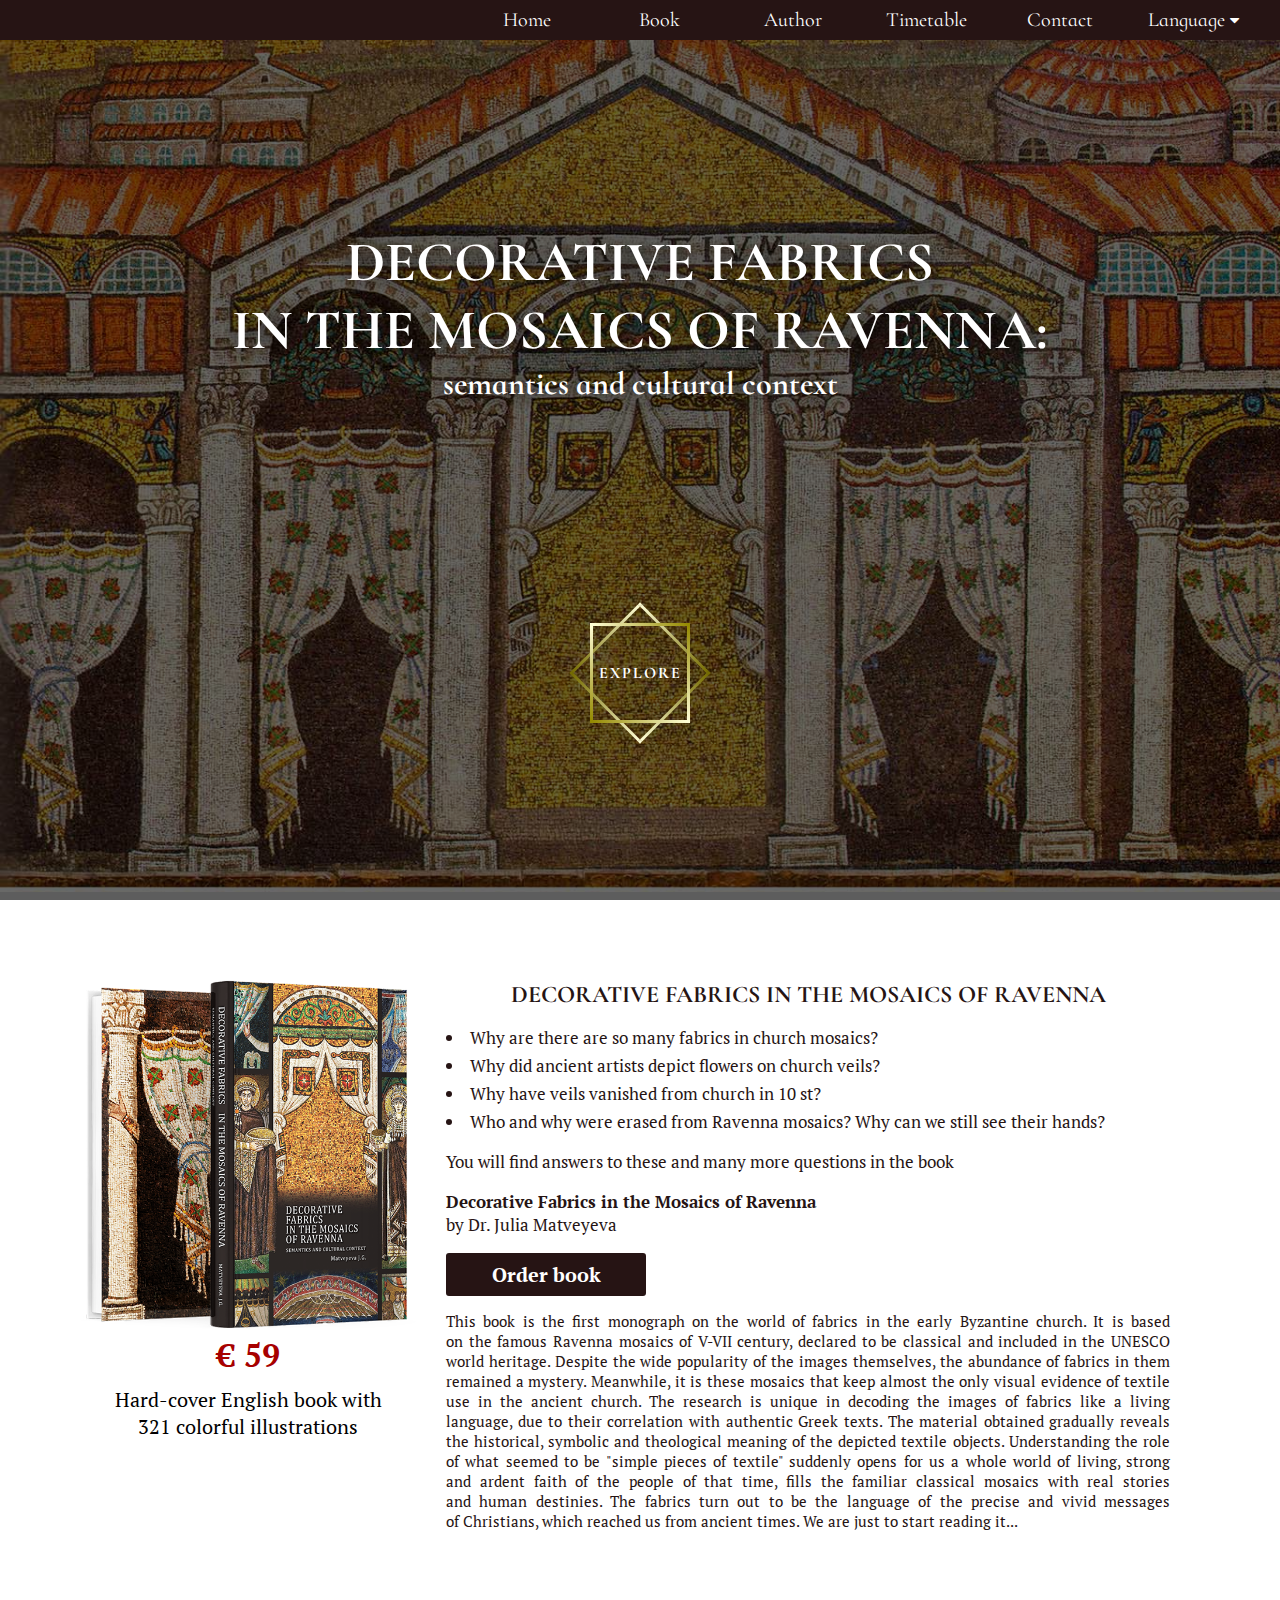
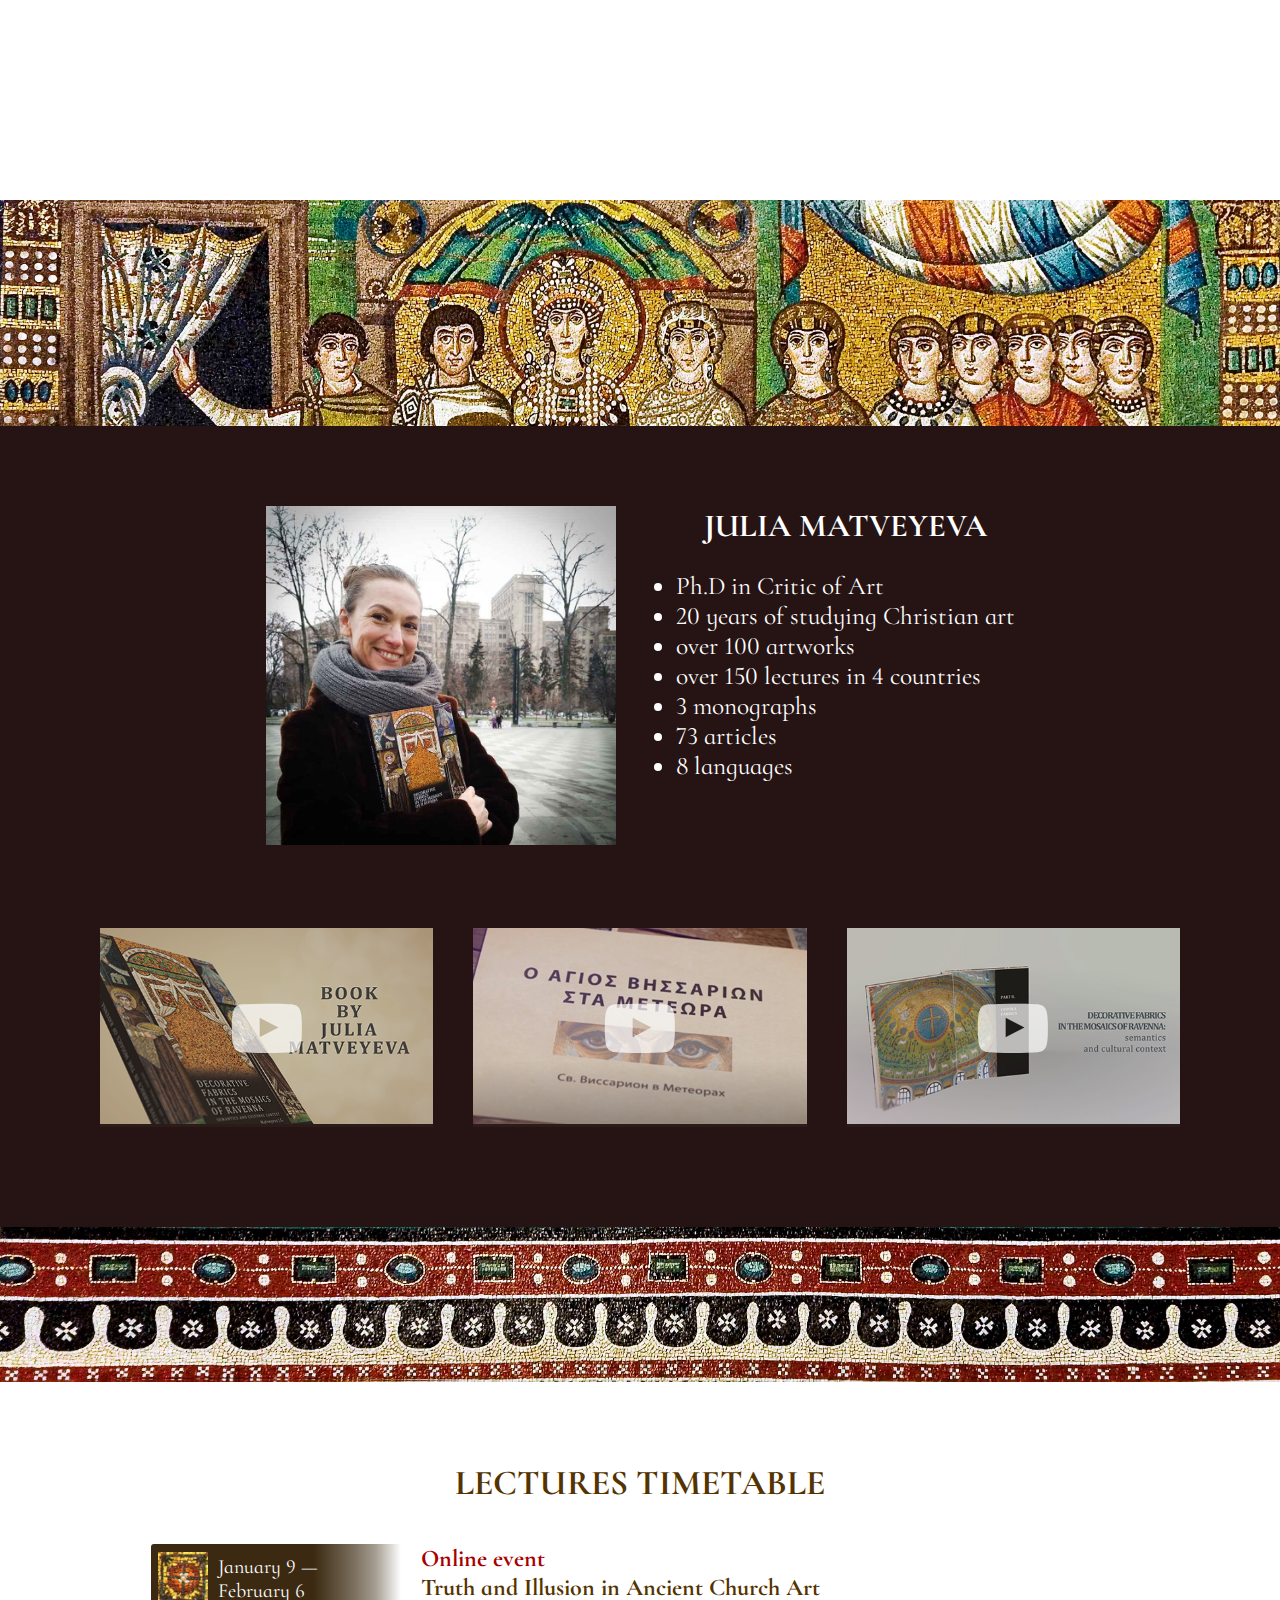
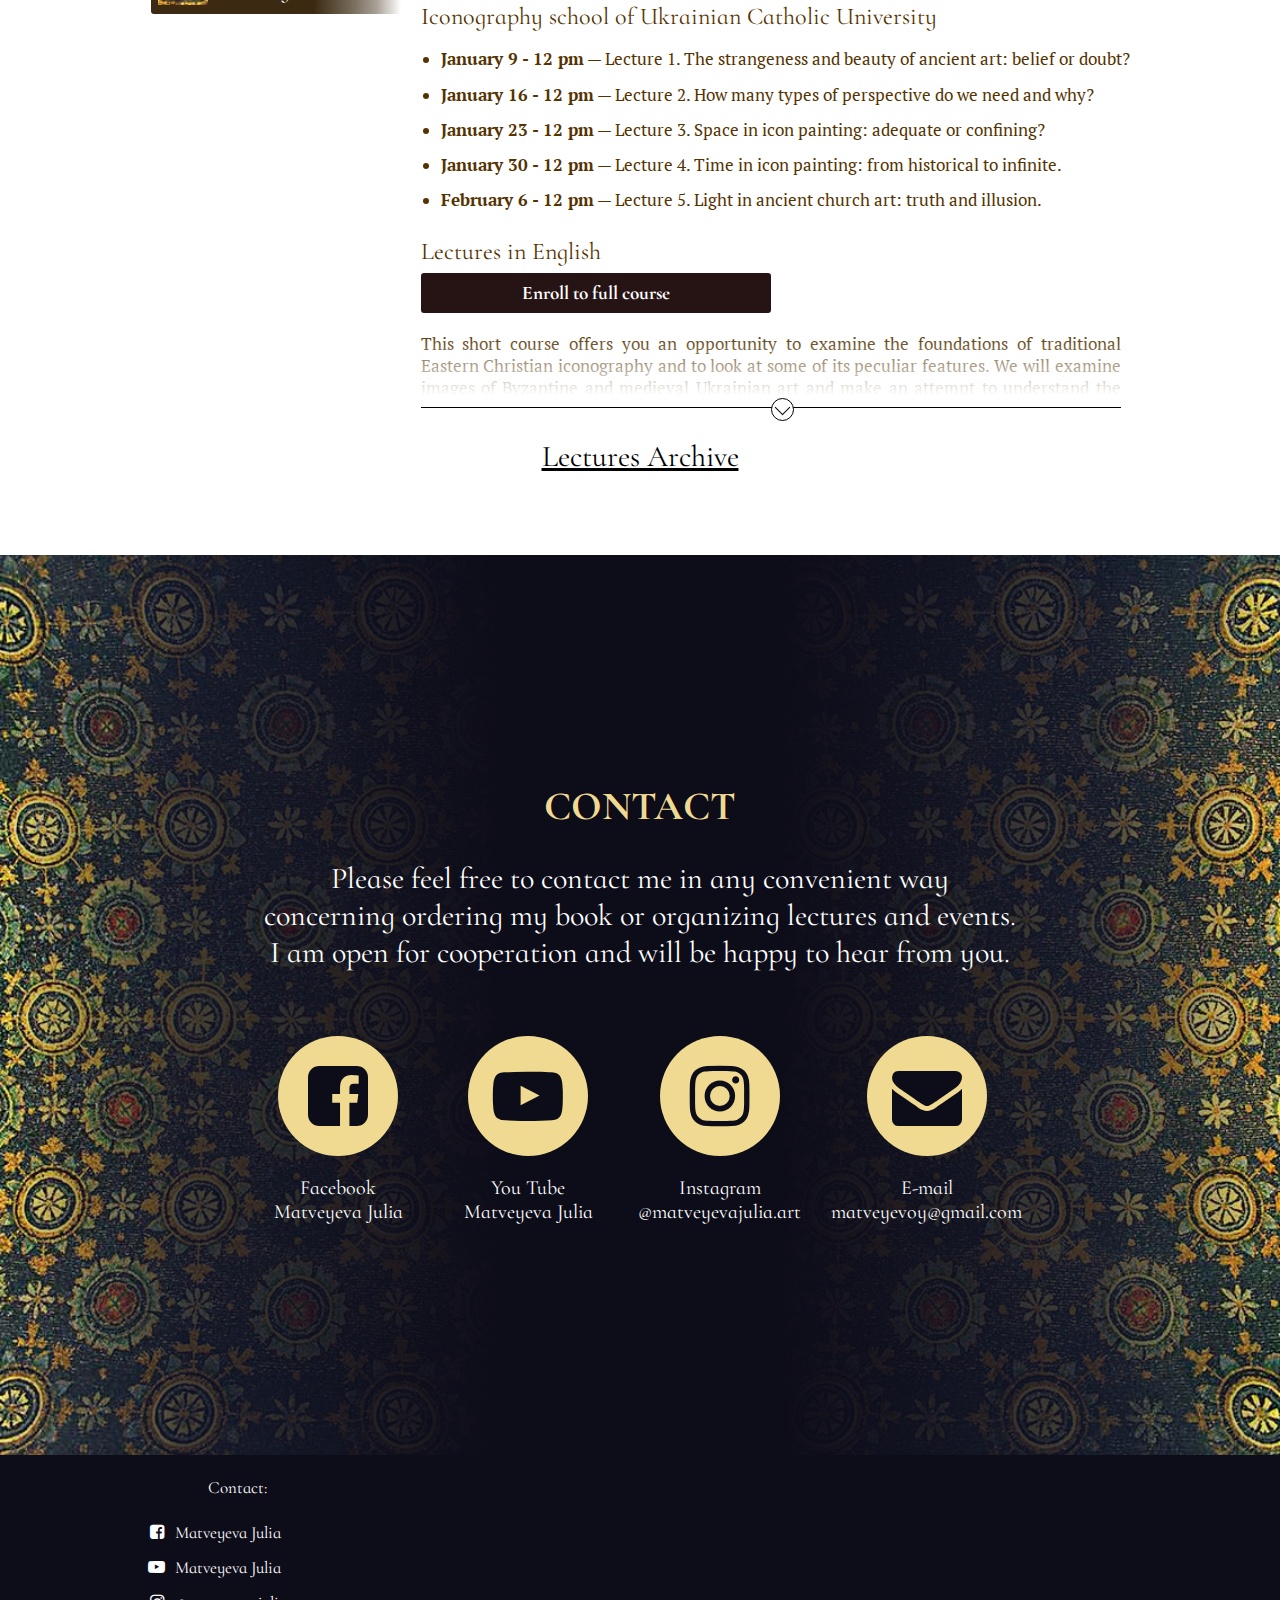
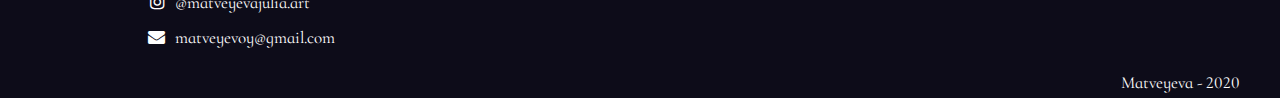
==== commit 99902f33: "New videos added to English homepage. Covers replaced." ====
--- a/en/index.html
+++ b/en/index.html
@@ -401,16 +401,16 @@
     <div class="video">
         <div class="video__item">
             <div id="light-1" class="lightbox__light">
-                <iframe id="video-1" class="lightbox__iframe" src="https://www.youtube.com/embed/I9l1e0hVhak" frameborder="0" allow="accelerometer; autoplay; encrypted-media; gyroscope; picture-in-picture" allowfullscreen></iframe>
+                <iframe id="video-1" class="lightbox__iframe" src="https://www.youtube.com/embed/WEWZcFoHLLU" frameborder="0" allow="accelerometer; autoplay; encrypted-media; gyroscope; picture-in-picture" allowfullscreen></iframe>
             </div>
             <div id="fade-1" class="lightbox__fade" onClick="lightbox_close1();">
                 <a class="lightbox__closex" onclick="lightbox_close1();"></a>
             </div>
             <div id="video_wrapper-1" class="video__wrapper">
-                <iframe class="wrapper__iframe" width="560" height="315" src="https://www.youtube.com/embed/I9l1e0hVhak" frameborder="0" allow="accelerometer; autoplay; encrypted-media; gyroscope; picture-in-picture" allowfullscreen></iframe>
+                <iframe class="wrapper__iframe" width="560" height="315" src="https://www.youtube.com/embed/WEWZcFoHLLU" frameborder="0" allow="accelerometer; autoplay; encrypted-media; gyroscope; picture-in-picture" allowfullscreen></iframe>
             </div>
             <div id="video_overlay-1" class="video__overlay">
-                <img class="video__img" src="../ravenna-images/video_overlay_tkani_crop0.jpg" alt="Mysteries of narrative fabrics">
+                <img class="video__img" src="../ravenna-images/video_overlay_book.jpg" alt="Mysteries of narrative fabrics">
                 <div class="video__icon-container" onclick="lightbox_open1();"><i class="fa fa-youtube-play" aria-hidden="true"></i></div>
             </div>
         </div>
@@ -433,16 +433,16 @@
 
         <div class="video__item">
             <div id="light-3" class="lightbox__light">
-                <iframe id="video-3" class="lightbox__iframe" src="https://www.youtube.com/embed/84jeQnpdbcs" frameborder="0" allow="accelerometer; autoplay; encrypted-media; gyroscope; picture-in-picture" allowfullscreen></iframe>
+                <iframe id="video-3" class="lightbox__iframe" src="https://www.youtube.com/embed/fOM1Vn3XKDs" frameborder="0" allow="accelerometer; autoplay; encrypted-media; gyroscope; picture-in-picture" allowfullscreen></iframe>
             </div>
             <div id="fade-3" class="lightbox__fade" onClick="lightbox_close3();">
                 <a class="lightbox__closex" onclick="lightbox_close3();"></a>
             </div>
             <div id="video_wrapper-3" class="video__wrapper">
-                <iframe class="wrapper__iframe" width="560" height="315" src="https://www.youtube.com/embed/84jeQnpdbcs" frameborder="0" allow="accelerometer; autoplay; encrypted-media; gyroscope; picture-in-picture" allowfullscreen></iframe>
+                <iframe class="wrapper__iframe" width="560" height="315" src="https://www.youtube.com/embed/fOM1Vn3XKDs" frameborder="0" allow="accelerometer; autoplay; encrypted-media; gyroscope; picture-in-picture" allowfullscreen></iframe>
             </div>
             <div id="video_overlay-3" class="video__overlay">
-                <img class="video__img" src="../ravenna-images/video_overlay_tkani-v_crop1.jpg" alt="Fabrics in domes and apses">
+                <img class="video__img" src="../ravenna-images/video_overlay_book_open.jpg" alt="Fabrics in domes and apses">
                 <div class="video__icon-container" onclick="lightbox_open3();"><i class="fa fa-youtube-play" aria-hidden="true"></i></div>
             </div>
         </div>
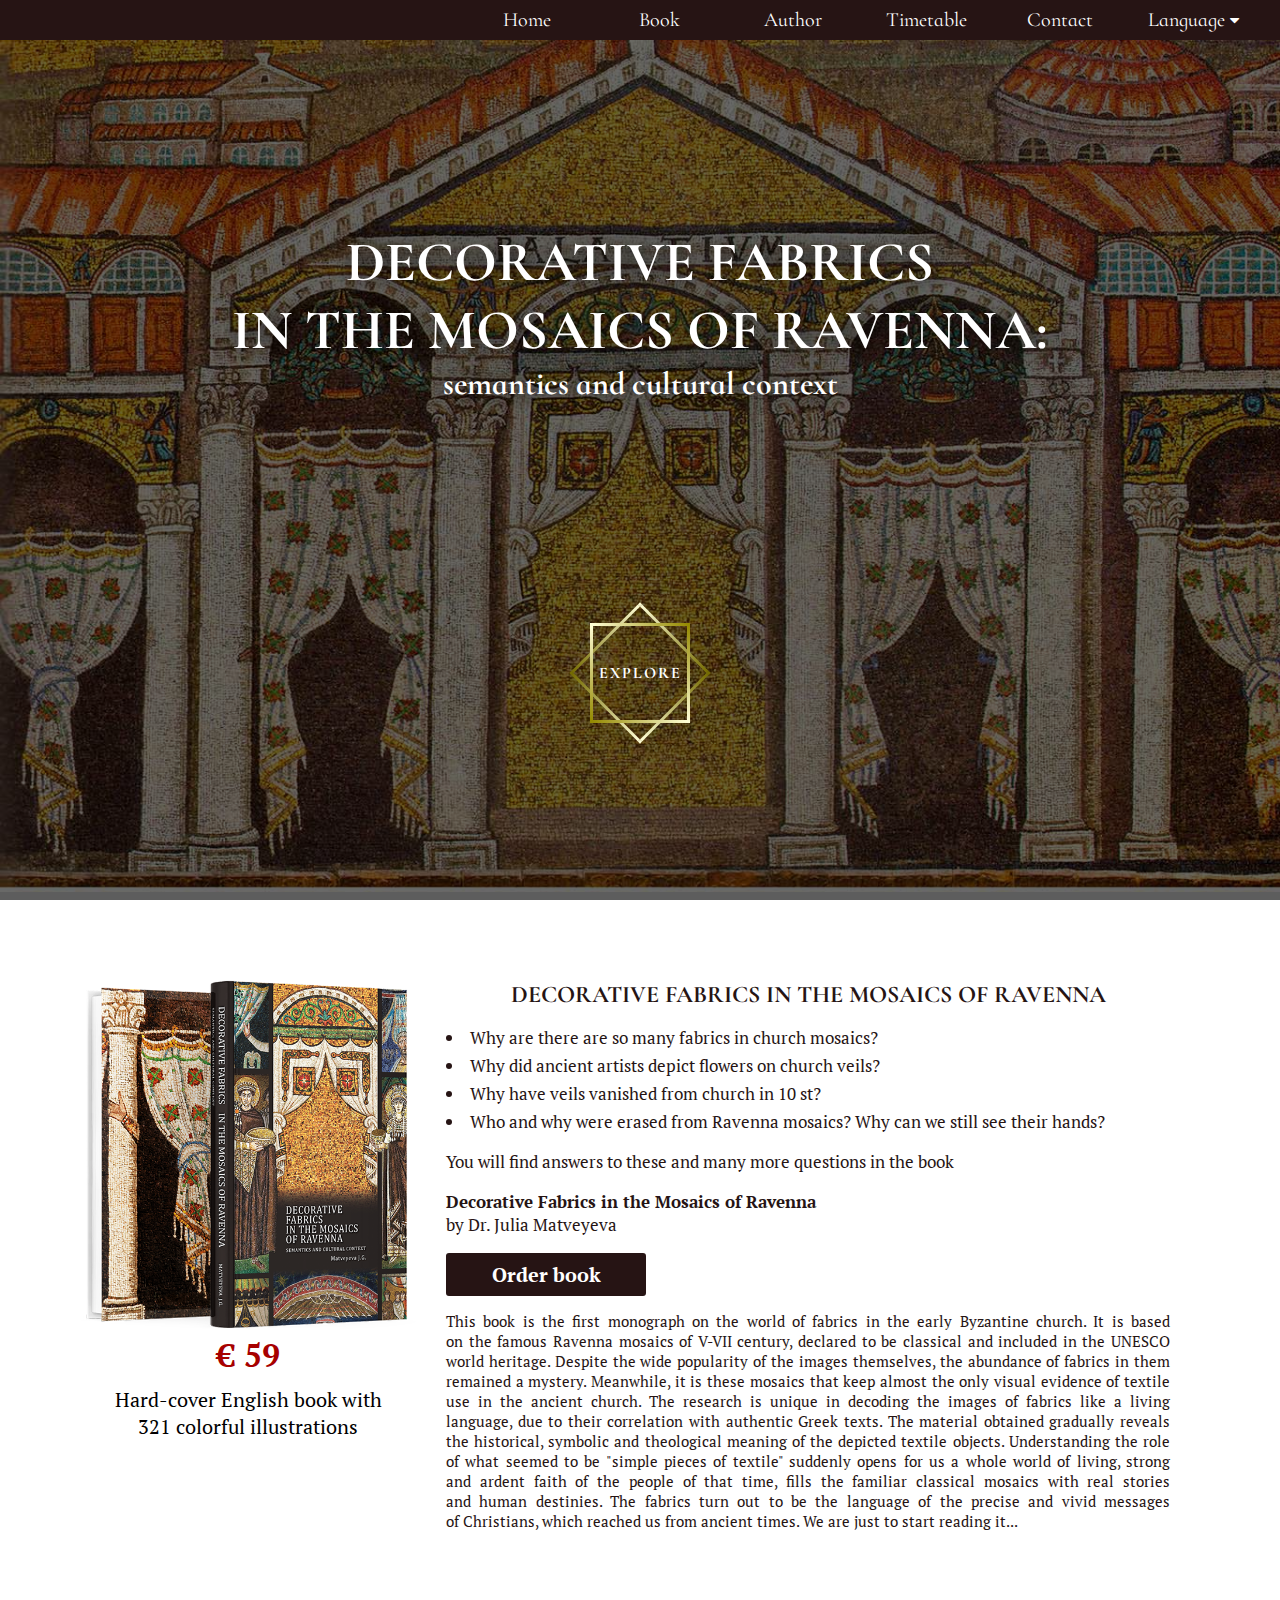
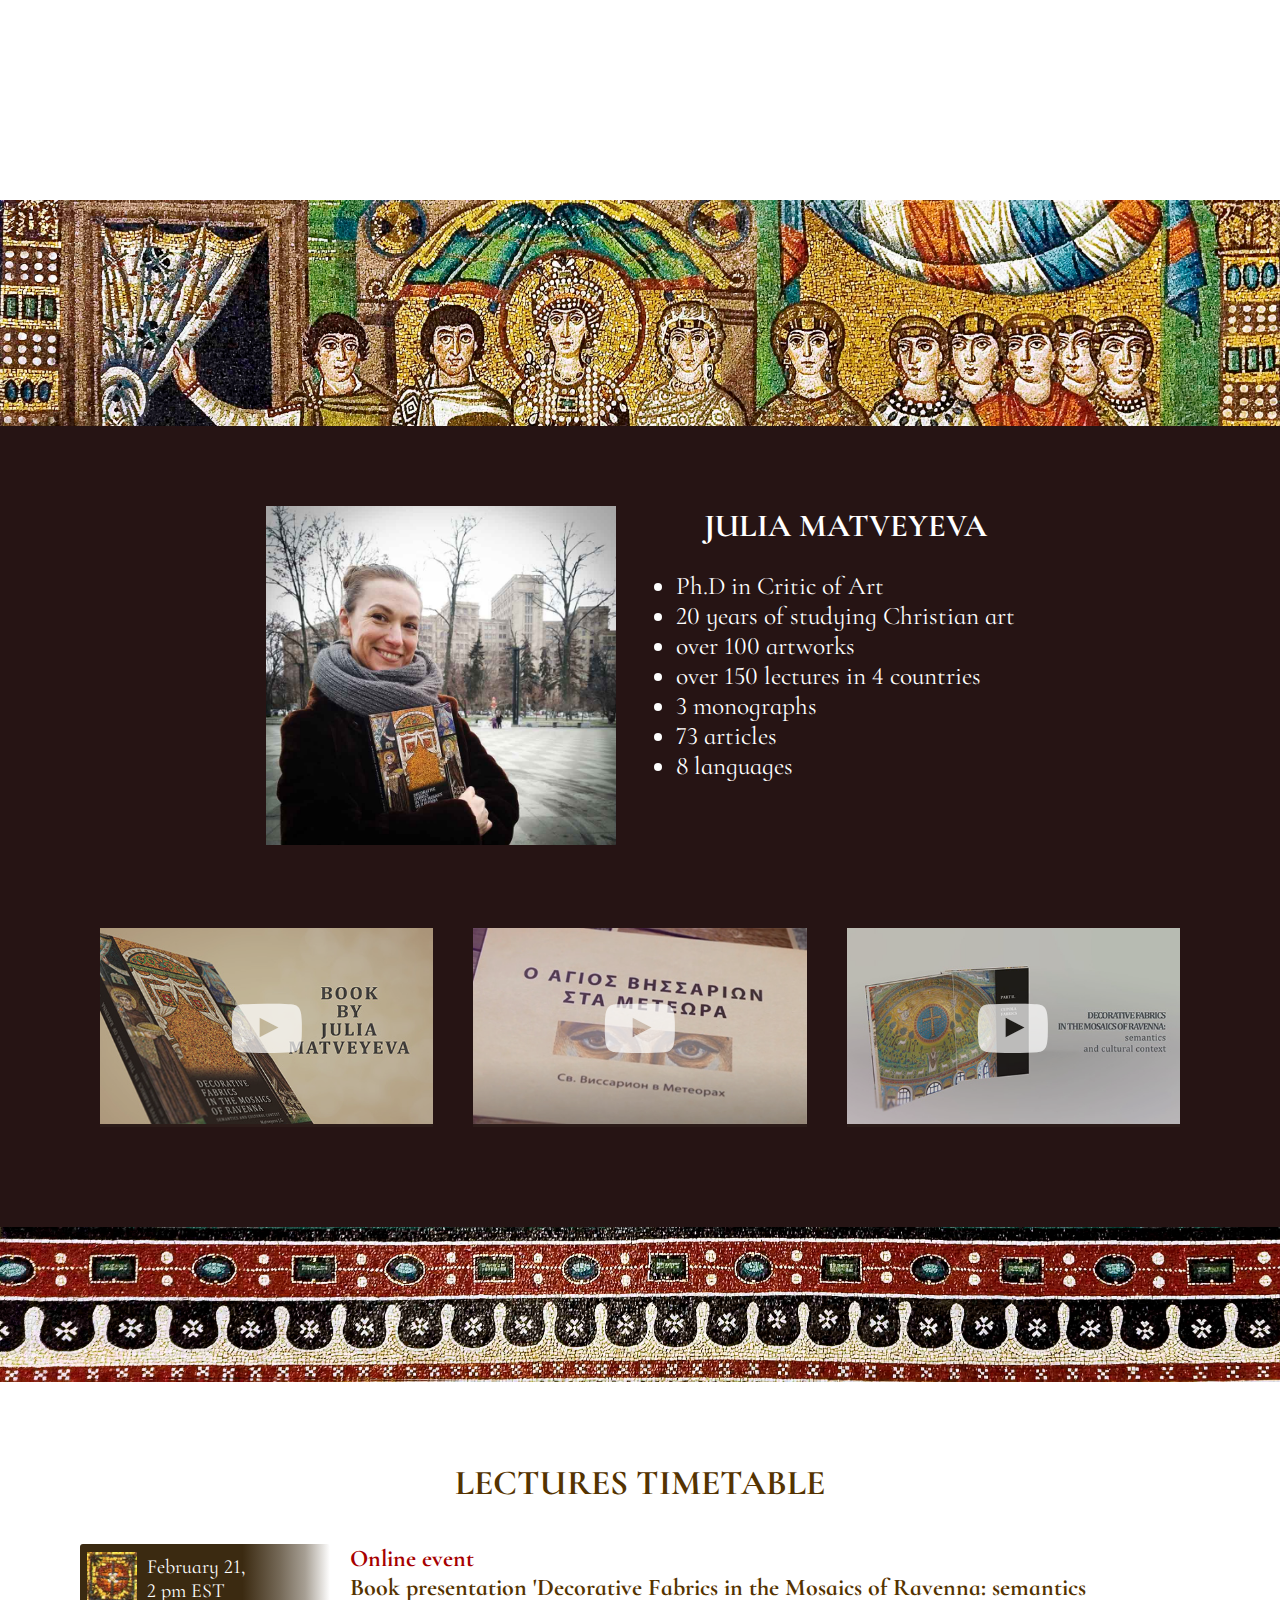
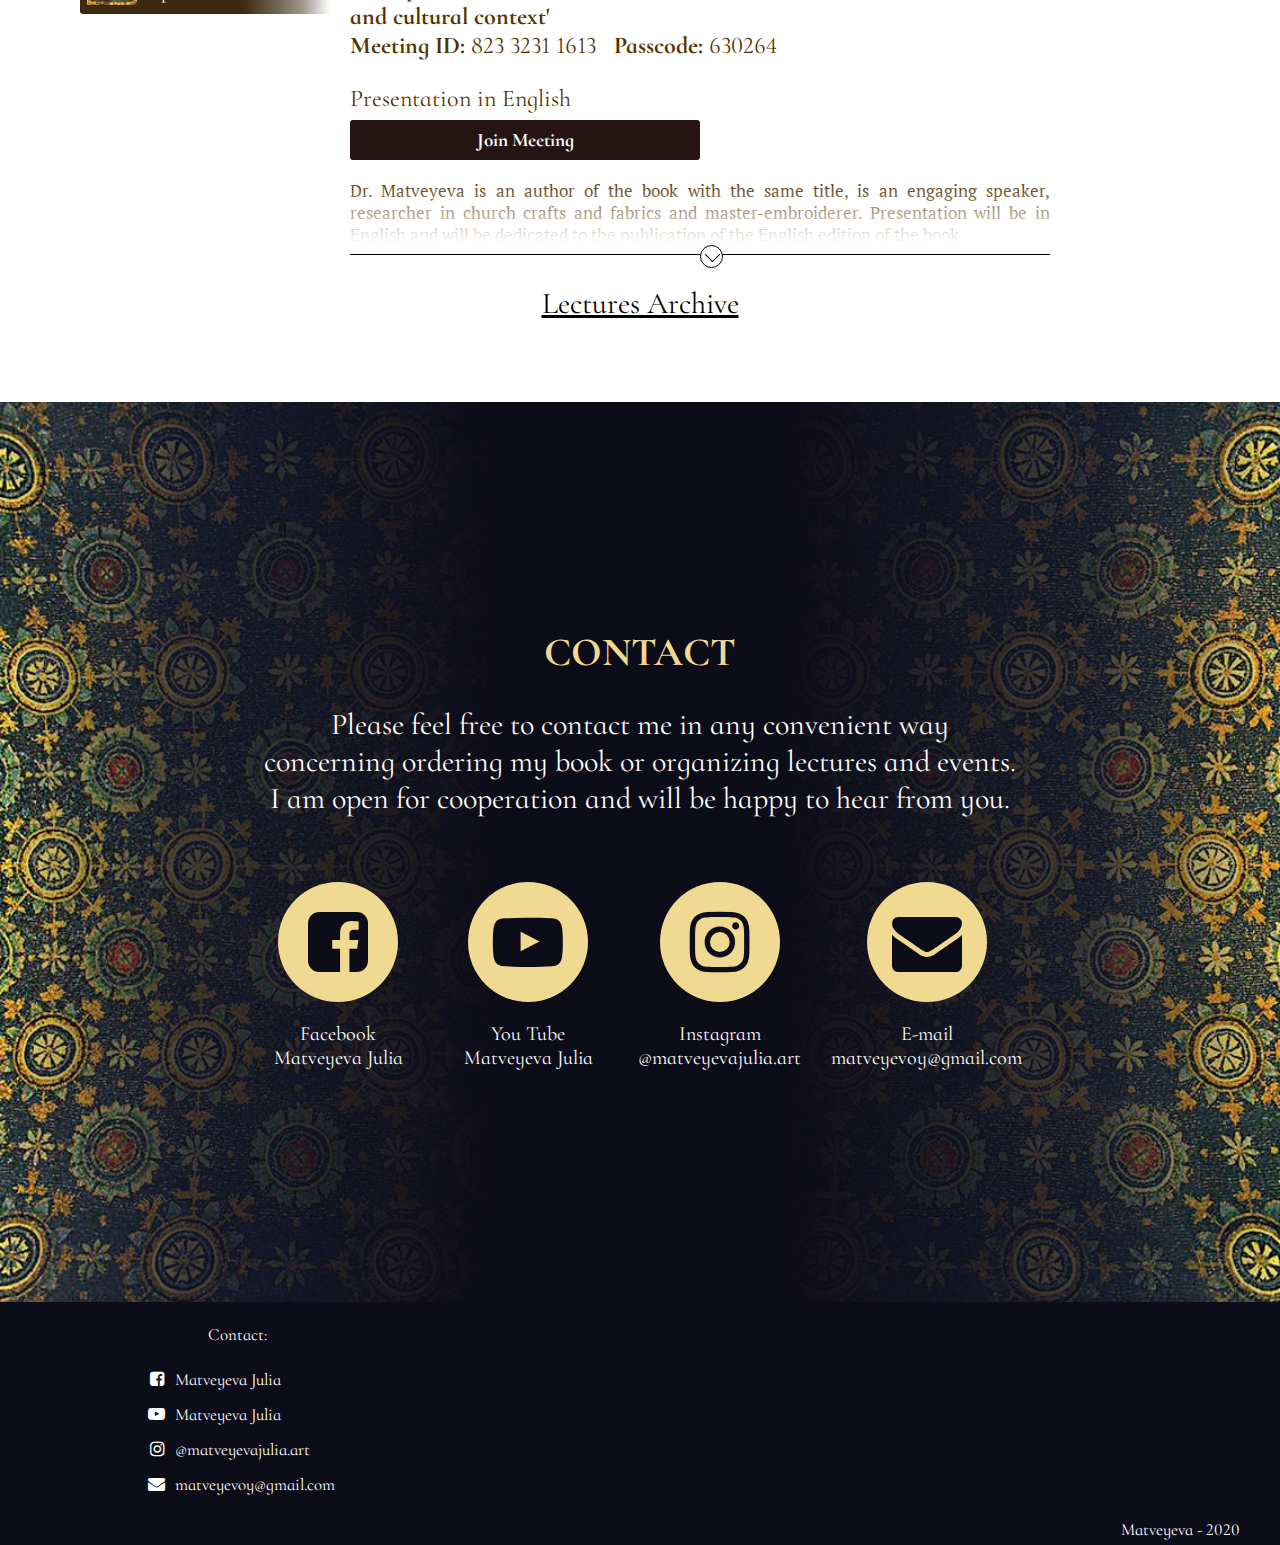
==== commit 60a4db5b: "New lectures added to both en and ru versions. Old lectures to Archieve" ====
--- a/en/index.html
+++ b/en/index.html
@@ -462,28 +462,17 @@
         </div>
         <div class="datelist">
             <li class="lecture-block">
-                <div class="flag"><img class="bullet" src="../ravenna-images/bullet.jpg"><div class="date">January 9 &mdash; <br>February 6</div></div> 
-                <div class="event event--online-en"><b>Truth and&nbsp;Illusion in&nbsp;Ancient Church Art</b>
-                    <br>Iconography school of Ukrainian Catholic University
-                    <ul class="lecture-list">
-                        <li><span class="lecture-list__date">January 9 - 12 pm</span> &mdash; Lecture&nbsp;1. The strangeness and beauty of&nbsp;ancient art: belief or&nbsp;doubt?</li>
-                        <li><span class="lecture-list__date">January 16 - 12 pm</span> &mdash; Lecture&nbsp;2. How many types of&nbsp;perspective do&nbsp;we need and&nbsp;why?</li>
-                        <li><span class="lecture-list__date">January 23 - 12 pm</span> &mdash;  Lecture&nbsp;3. Space in&nbsp;icon painting: adequate or&nbsp;confining?</li>
-                        <li><span class="lecture-list__date">January 30 - 12 pm</span> &mdash; Lecture&nbsp;4. Time in&nbsp;icon painting: from historical to&nbsp;infinite.</li>
-                        <li><span class="lecture-list__date">February 6 - 12 pm</span> &mdash;  Lecture&nbsp;5. Light in&nbsp;ancient church&nbsp;art: truth and&nbsp;illusion.</li>
-                    </ul>
+                <div class="flag"><img class="bullet" src="../ravenna-images/bullet.jpg"><div class="date">February 21,<br>2 pm EST</div></div> 
+                <div class="event event--online-en"><b>Book presentation 'Decorative Fabrics in&nbsp;the&nbsp;Mosaics of&nbsp;Ravenna: semantics and&nbsp;cultural&nbsp;context'</b>
+                    <br><b>Meeting ID:</b> 823 3231 1613&nbsp;&nbsp; <b>Passcode:</b>&nbsp;630264
                     <div class="price">
-                        <p>Lectures in English</p>
-                        <a class="basic-btn basic-btn--maroon" href="https://forms.app/sacredartcenter/registration-form" target="_blank">Enroll to full course</a>
-                    </div>
-                        <div class="event-description fade-container">
-                        <div id="fade-content-2" class="event-description__text">This short course offers you an opportunity to examine the foundations of traditional Eastern Christian iconography and to look at some of its peculiar features. We will examine images of Byzantine and medieval Ukrainian art and make an attempt to understand the relationship between their theological/spiritual content and artistic form in which this content is expressed. We will address the question: why some images of church art look so strange that you involuntarily want to correct them? Conventional answer to this problem has been: ancient artists did not understand the rules of composition and human anatomy. Such an answer, however, looks very naïve and superficial, especially when the given work of art is distinguished for its high artistic quality. What if these ‘mistakes’ and ‘distortions’ are intentional and are a part of a certain artistic language based on the laws of our visual perception?
-                            <br><br>The lectures will deal with this special language of Eastern Christian art that was developed and perfected over many centuries. The original intentions of ancient authors become evident when different aspects of their images are analyzed and viewed as a single unified whole.
-                            <br>Each lecture of this course will add new facets to our understanding of this ‘iconic language’, building upon the previous ones. We will gradually see how different aspects of this artistic language are arranged: the forms of bodies and objects, space, materiality, time and light. In the end, there is a surprise – through the ancient art we will find a new way to understand artistic languages of different periods: from ancient Egypt and Greco-Roman art to the Renaissance, impressionism and modern cartoons. This is what was developed by the ancient Church art and given as a gift to the world – through form, time, space and light. The course will be attuned to the needs of those who are just familiarizing themselves with church art and for those who have long known and loved it.
-                        </div>
-                        <div id="fade-overlay-2" class="fade-overlay"></div>
-                        <div class="show-more-line"><span class="show-more-circle" onclick="showMore2()"><i id="arrow-2" class="arrow arrow--down"></i></span></div>
-                        <!-- <div id="show-more-button-2" class="btn show-more-btn" onclick="showMore2()"><span>Show more</span></div> -->
+                        <p>Presentation in English</p>
+                        <a class="basic-btn basic-btn--maroon" href="https://us02web.zoom.us/j/82332311613" target="_blank">Join Meeting</a>
+                    </div>
+                    <div class="event-description fade-container">
+                        <div id="fade-content-8" class="event-description__text">Dr. Matveyeva is an author of the book with the same title, is an engaging speaker, researcher in church crafts and fabrics and master-embroiderer. Presentation will be in English and will be dedicated to the publication of the English edition of the book.</div>
+                        <div id="fade-overlay-8" class="fade-overlay"></div>
+                        <div class="show-more-line"><span class="show-more-circle" onclick="showMore8()"><i id="arrow-8" class="arrow arrow--down"></i></span></div>
                     </div>
                 </div>
             </li>
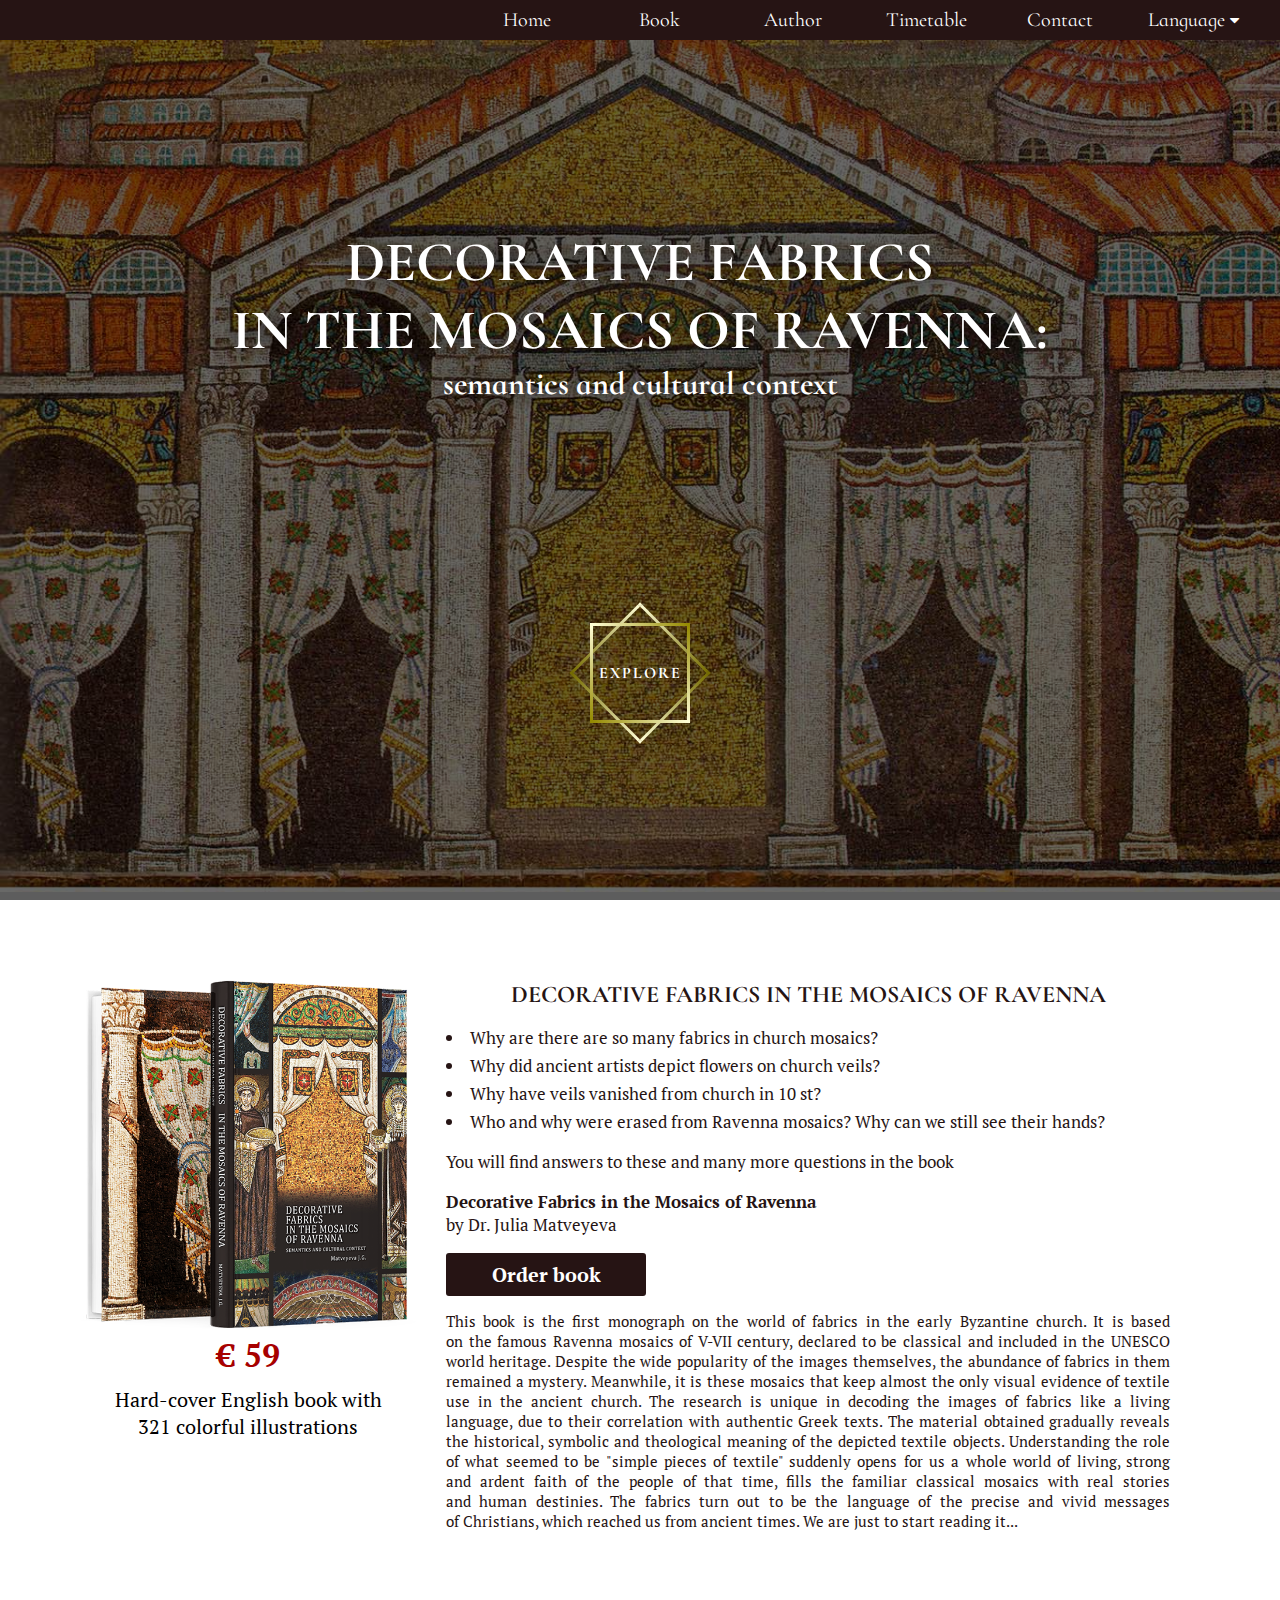
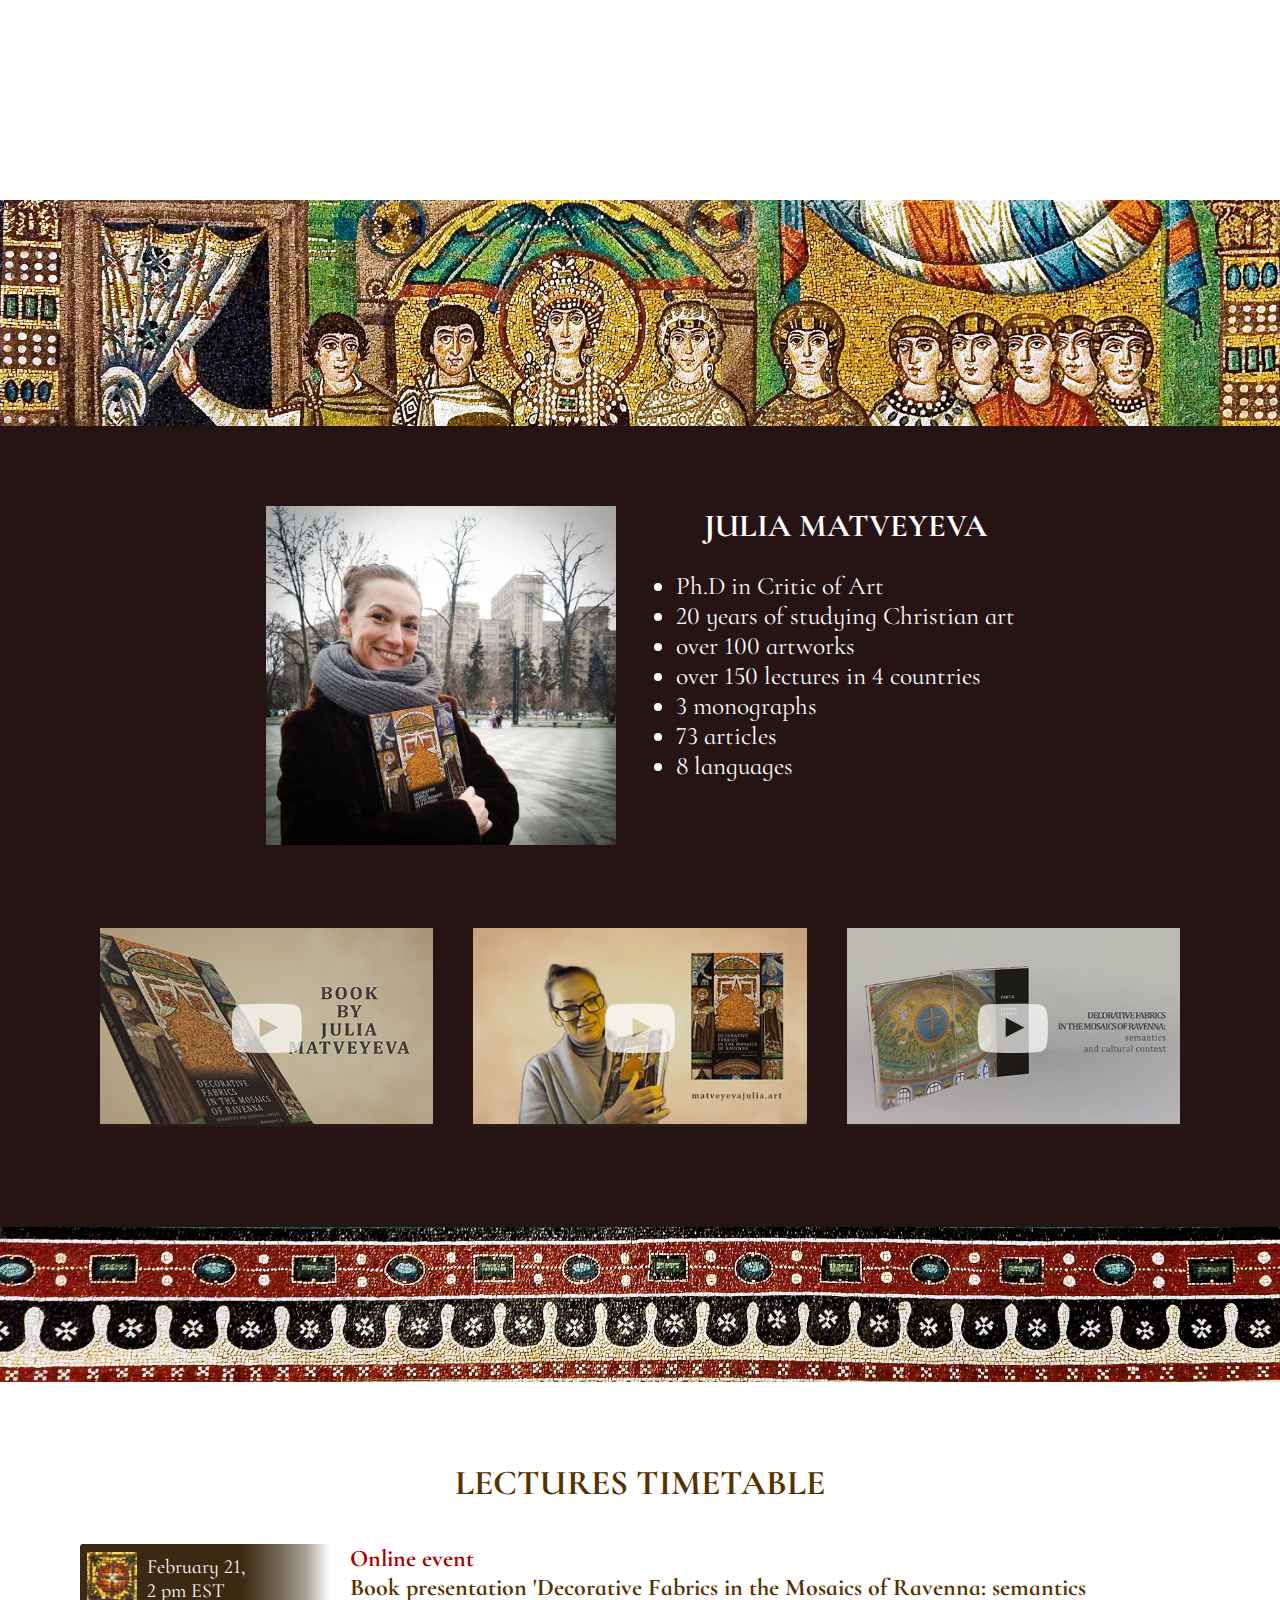
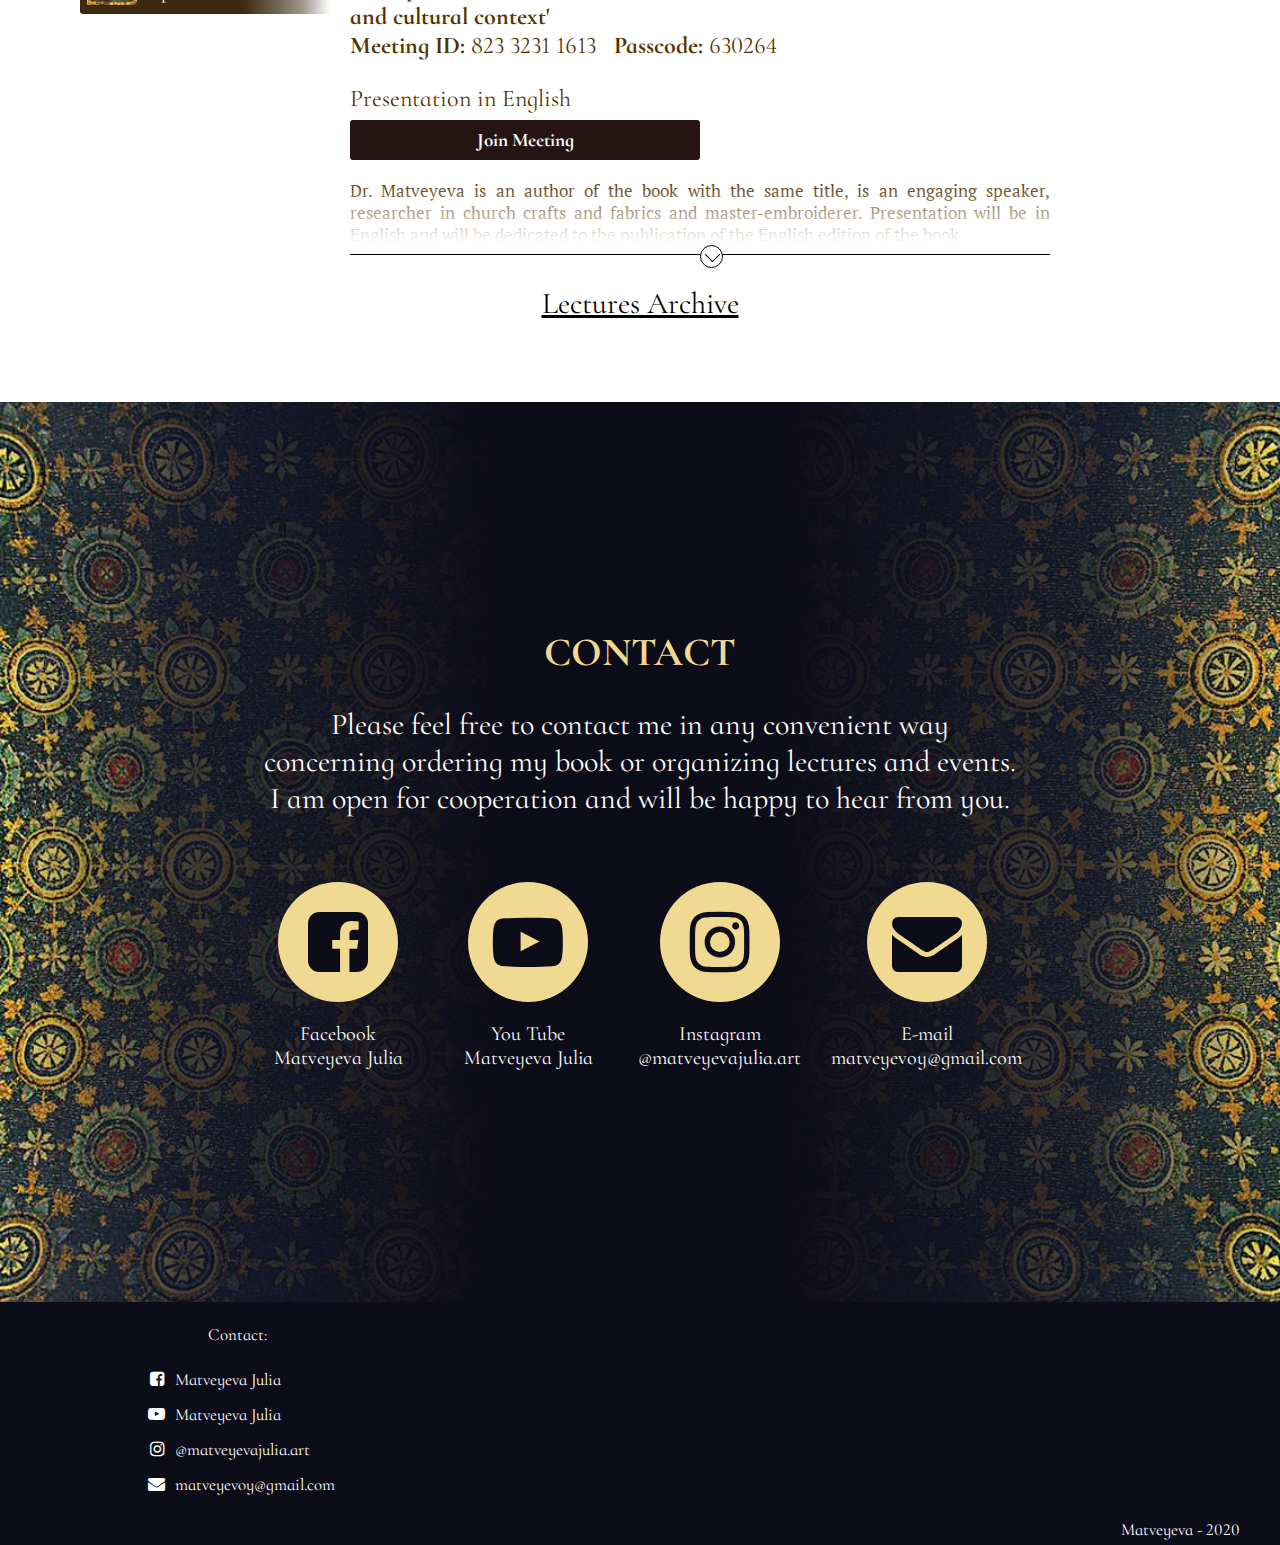
==== commit 228c106e: "Presentation video and cover added" ====
--- a/en/index.html
+++ b/en/index.html
@@ -417,16 +417,16 @@
 
         <div class="video__item">
             <div id="light-2" class="lightbox__light">
-                <iframe id="video-2" class="lightbox__iframe" src="https://www.youtube.com/embed/hvqriKCoZr8" frameborder="0" allow="accelerometer; autoplay; encrypted-media; gyroscope; picture-in-picture" allowfullscreen></iframe>
+                <iframe id="video-2" class="lightbox__iframe" src="https://www.youtube.com/embed/j-j1E-9yMXI" frameborder="0" allow="accelerometer; autoplay; encrypted-media; gyroscope; picture-in-picture" allowfullscreen></iframe>
             </div>
             <div id="fade-2" class="lightbox__fade" onClick="lightbox_close2();">
                 <a class="lightbox__closex" onclick="lightbox_close2();"></a> 
             </div>
             <div id="video_wrapper-2" class="video__wrapper">
-                <iframe class="wrapper__iframe" width="560" height="315" src="https://www.youtube.com/embed/hvqriKCoZr8" frameborder="0" allow="accelerometer; autoplay; encrypted-media; gyroscope; picture-in-picture" allowfullscreen></iframe>
+                <iframe class="wrapper__iframe" width="560" height="315" src="https://www.youtube.com/embed/j-j1E-9yMXI" frameborder="0" allow="accelerometer; autoplay; encrypted-media; gyroscope; picture-in-picture" allowfullscreen></iframe>
             </div>
             <div id="video_overlay-2" class="video__overlay">
-                <img class="video__img" src="../ravenna-images/video_vissarion.jpg" alt="St. Vissarion">
+                <img class="video__img" src="../ravenna-images/video_overlay_presentation.jpg" alt="Presentation cover">
                 <div class="video__icon-container" onclick="lightbox_open2();"><i class="fa fa-youtube-play" aria-hidden="true"></i></div>
             </div>
         </div>
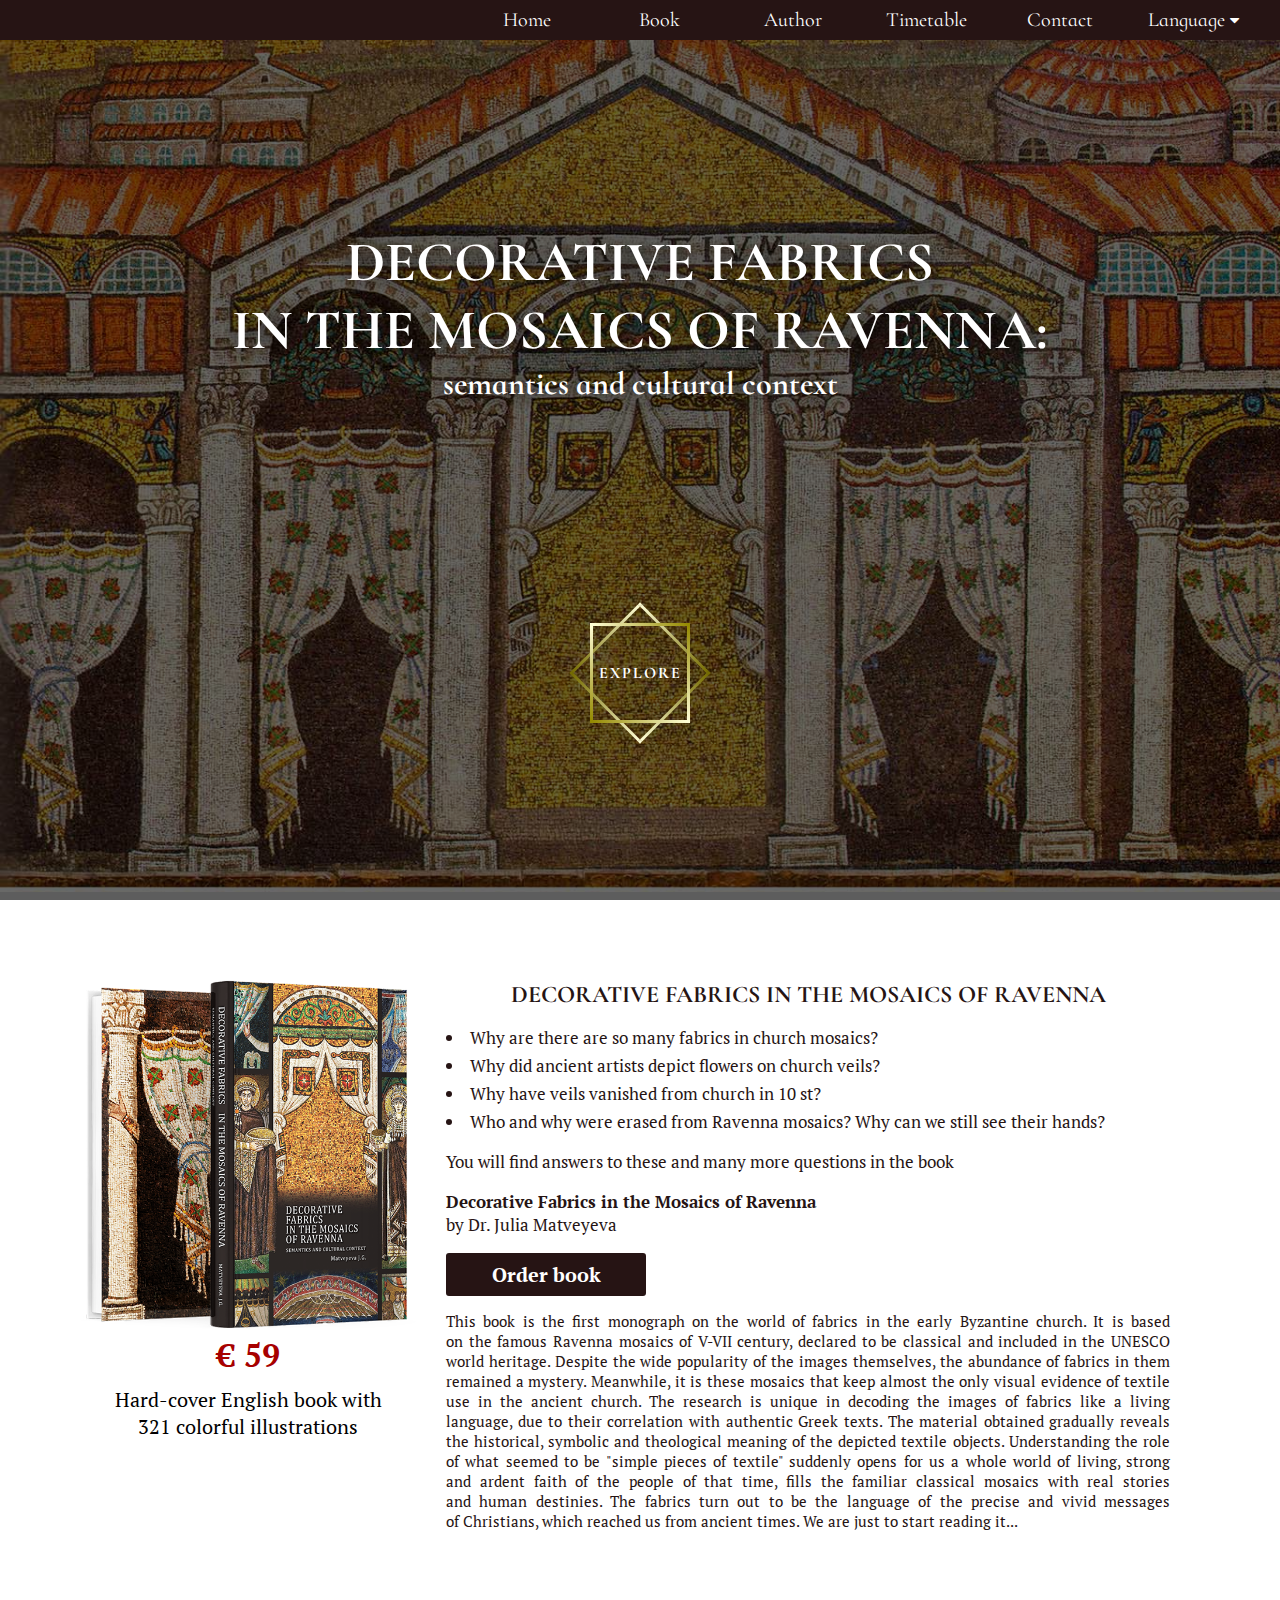
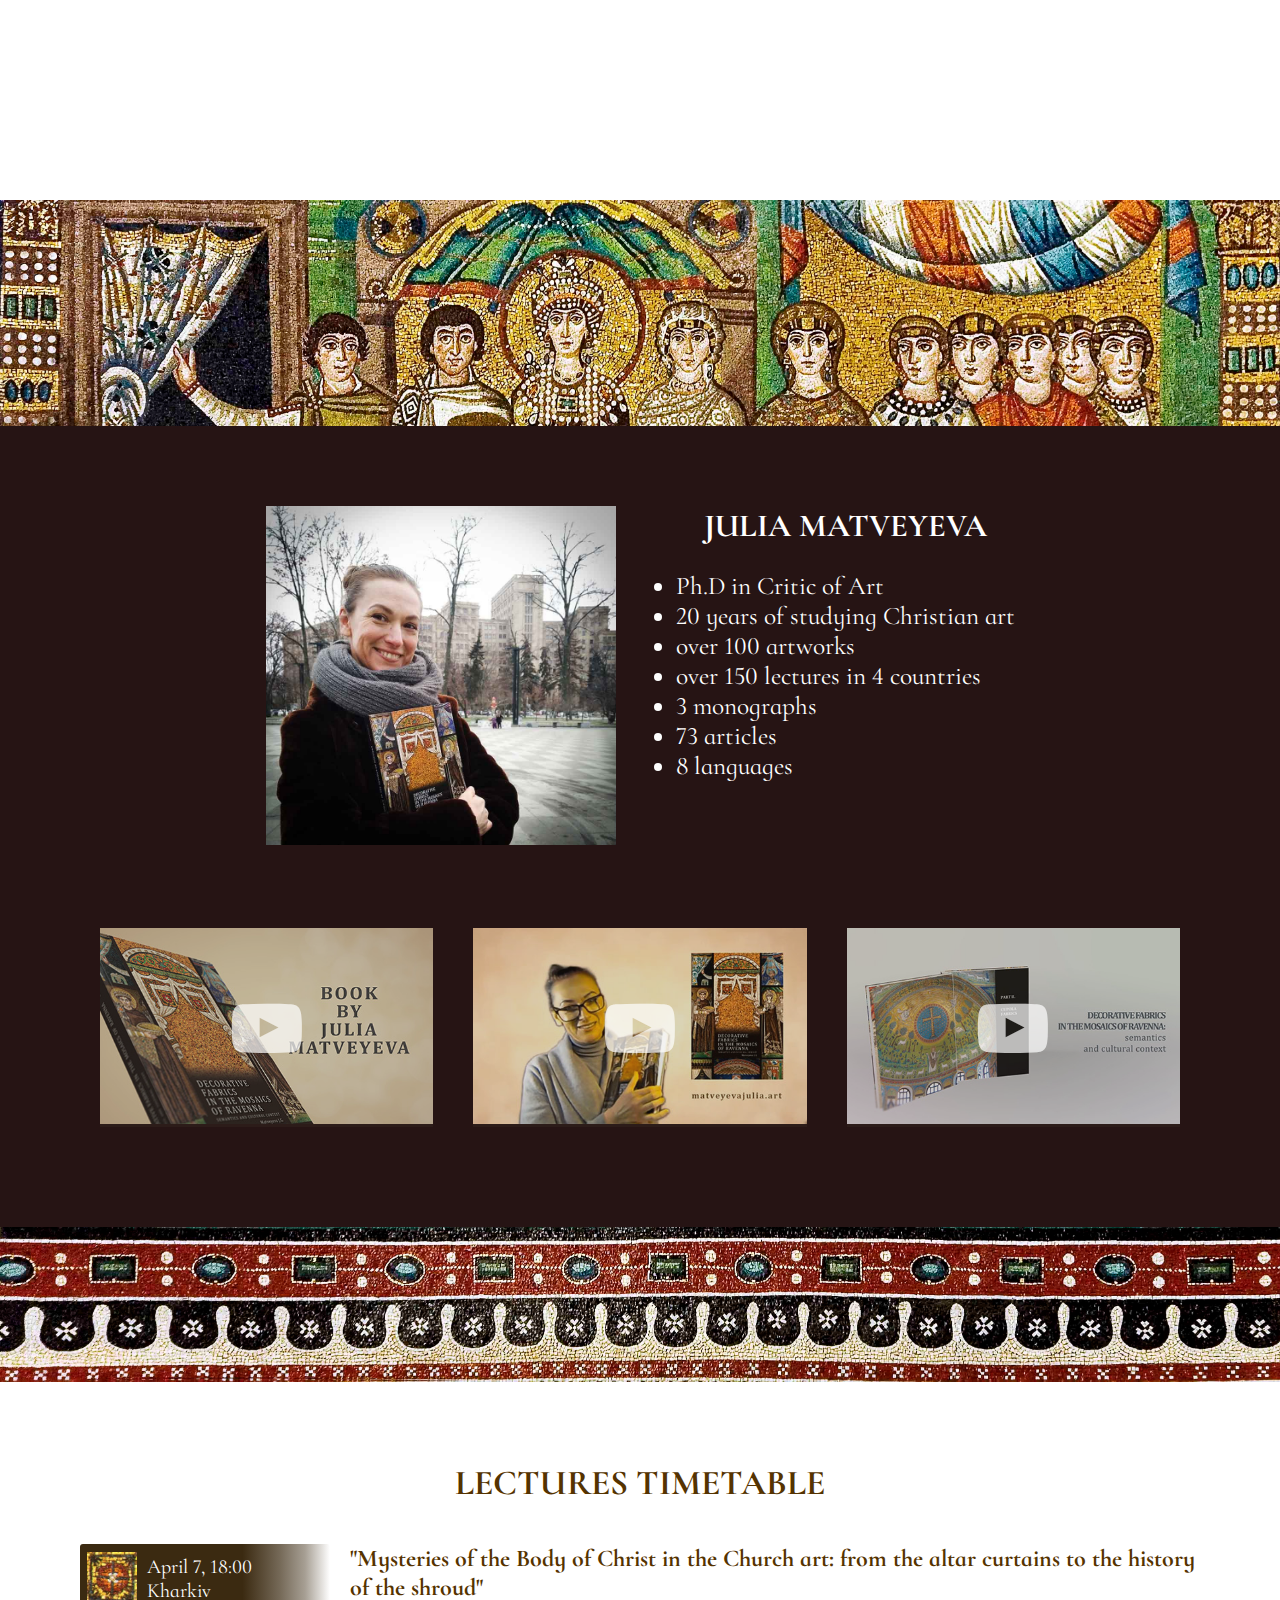
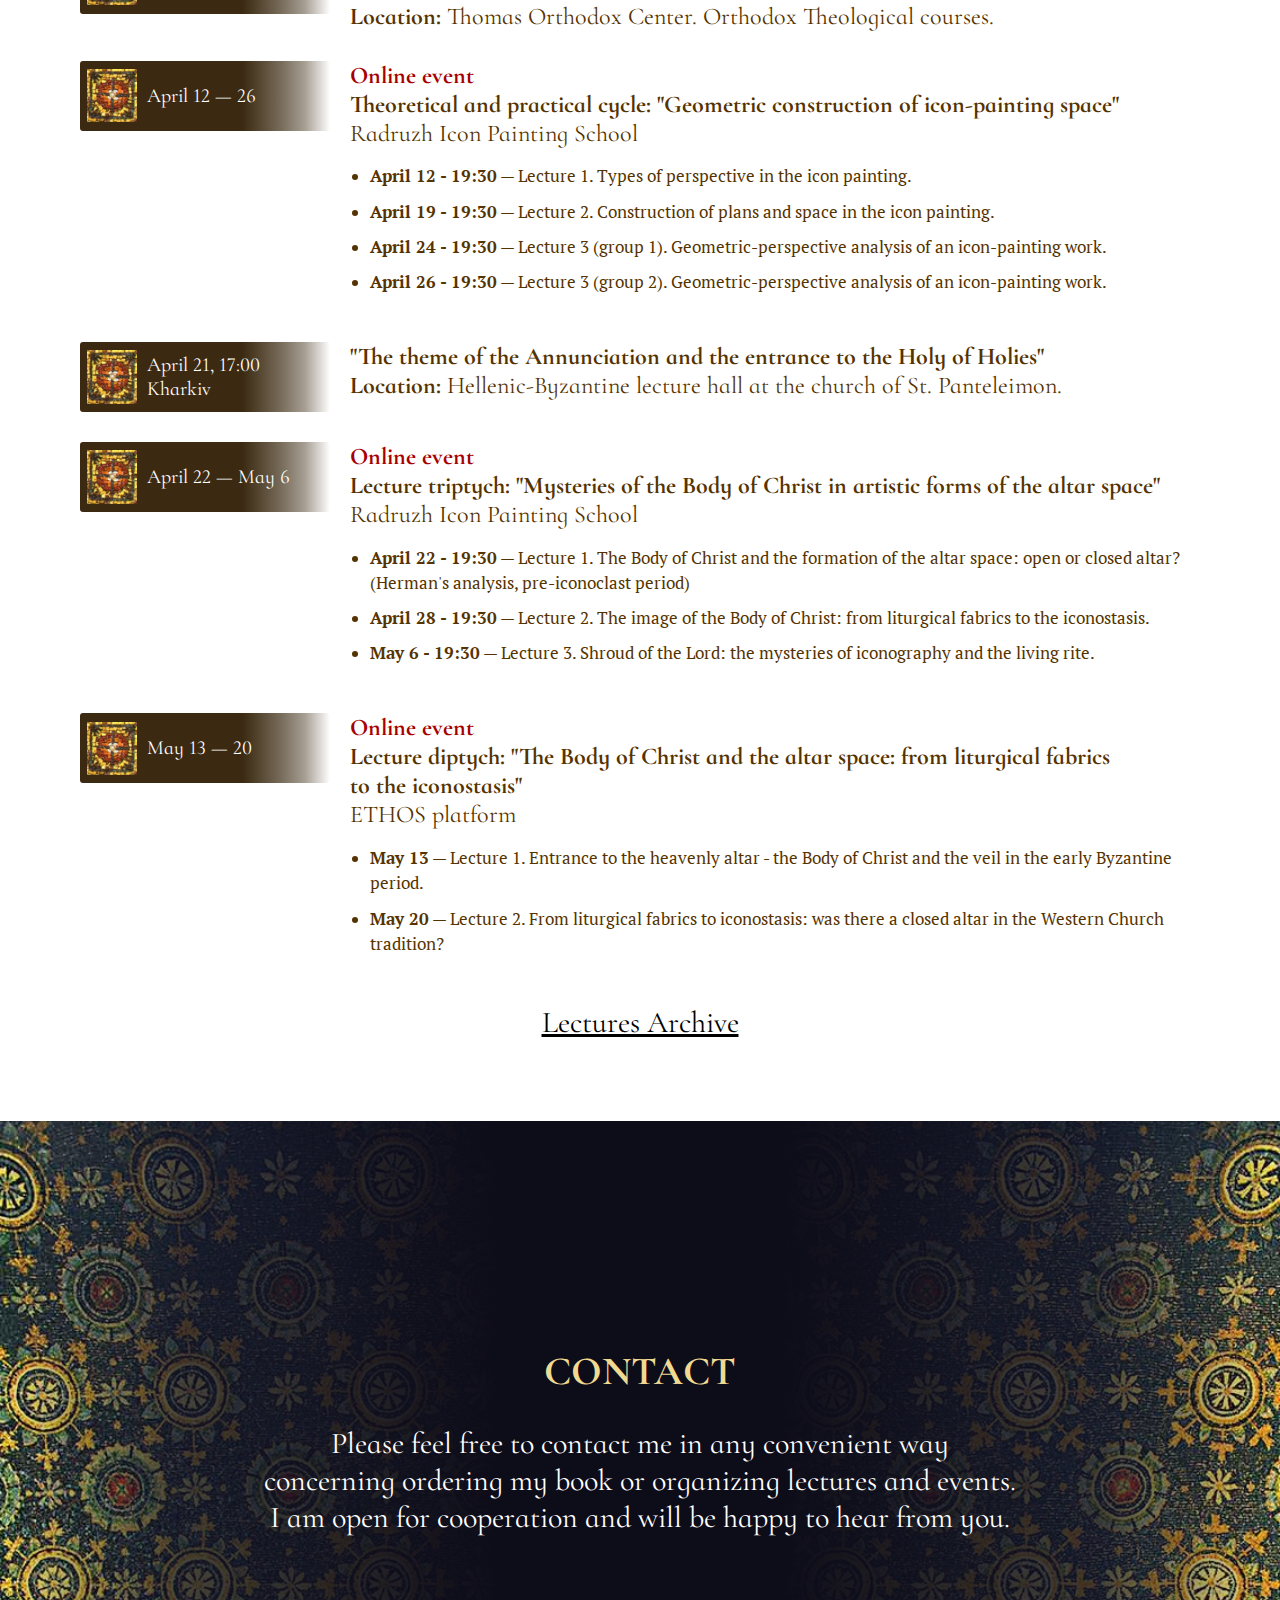
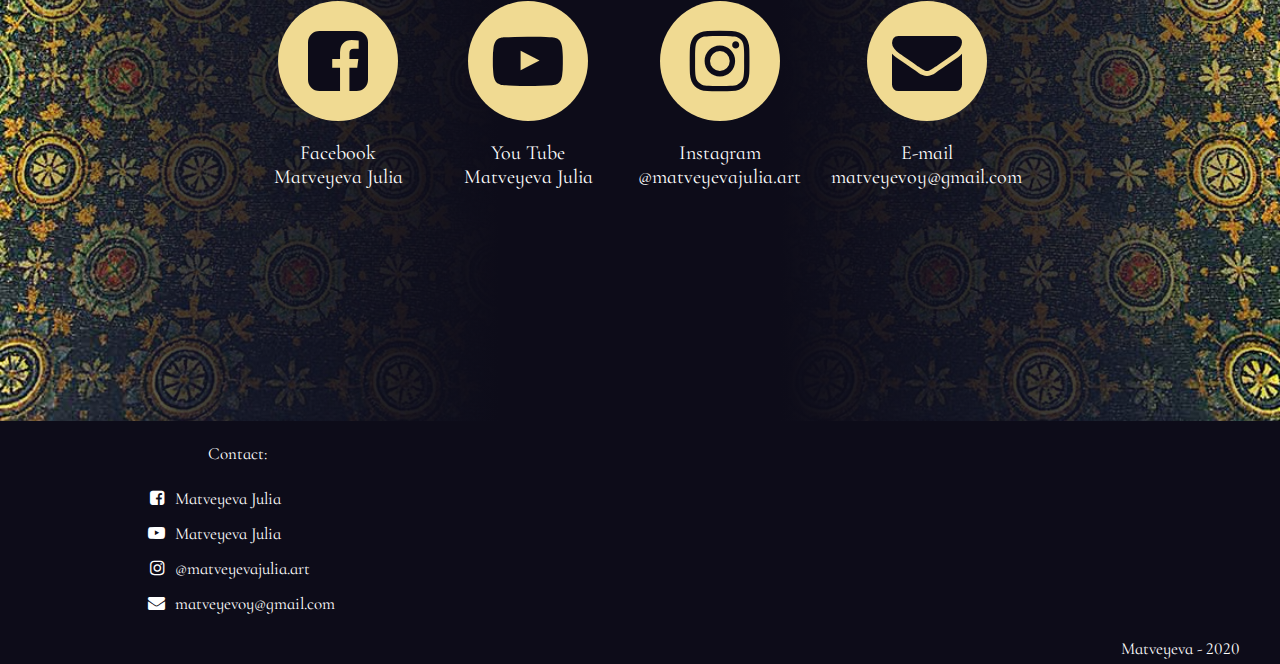
==== commit 4b5fd5ff: "Lectures in English added" ====
--- a/en/index.html
+++ b/en/index.html
@@ -462,18 +462,49 @@
         </div>
         <div class="datelist">
             <li class="lecture-block">
-                <div class="flag"><img class="bullet" src="../ravenna-images/bullet.jpg"><div class="date">February 21,<br>2 pm EST</div></div> 
-                <div class="event event--online-en"><b>Book presentation 'Decorative Fabrics in&nbsp;the&nbsp;Mosaics of&nbsp;Ravenna: semantics and&nbsp;cultural&nbsp;context'</b>
-                    <br><b>Meeting ID:</b> 823 3231 1613&nbsp;&nbsp; <b>Passcode:</b>&nbsp;630264
-                    <div class="price">
-                        <p>Presentation in English</p>
-                        <a class="basic-btn basic-btn--maroon" href="https://us02web.zoom.us/j/82332311613" target="_blank">Join Meeting</a>
-                    </div>
-                    <div class="event-description fade-container">
-                        <div id="fade-content-8" class="event-description__text">Dr. Matveyeva is an author of the book with the same title, is an engaging speaker, researcher in church crafts and fabrics and master-embroiderer. Presentation will be in English and will be dedicated to the publication of the English edition of the book.</div>
-                        <div id="fade-overlay-8" class="fade-overlay"></div>
-                        <div class="show-more-line"><span class="show-more-circle" onclick="showMore8()"><i id="arrow-8" class="arrow arrow--down"></i></span></div>
-                    </div>
+                <div class="flag"><img class="bullet" src="../ravenna-images/bullet.jpg"><div class="date">April 7, 18:00<br>Kharkiv</div></div> 
+                <div class="event"><b>"Mysteries of the&nbsp;Body of&nbsp;Christ in the Church art: from&nbsp;the altar curtains to the history of&nbsp;the&nbsp;shroud"</b>
+                    <br><b>Location:</b> Thomas Orthodox Center. Orthodox Theological courses.
+                </div>
+            </li>
+
+            <li class="lecture-block">
+                <div class="flag"><img class="bullet" src="../ravenna-images/bullet.jpg"><div class="date">April 12 &mdash; 26</div></div> 
+                <div class="event event--online-en"><b>Theoretical and practical cycle: "Geometric construction of icon-painting space"</b>
+                    <br>Radruzh Icon Painting School
+                    <ul class="lecture-list">
+                        <li><span class="lecture-list__date">April 12 - 19:30</span> &mdash; Lecture&nbsp;1. Types of perspective in the&nbsp;icon painting.</li>
+                        <li><span class="lecture-list__date">April 19 - 19:30</span> &mdash; Lecture&nbsp;2. Construction of plans and space in the&nbsp;icon painting.</li>
+                        <li><span class="lecture-list__date">April 24 - 19:30</span> &mdash; Lecture&nbsp;3 (group&nbsp;1). Geometric-perspective analysis of an&nbsp;icon-painting work.</li>
+                        <li><span class="lecture-list__date">April 26 - 19:30</span> &mdash; Lecture&nbsp;3 (group&nbsp;2). Geometric-perspective analysis of an&nbsp;icon-painting work.</li>
+                    </ul>
+                </div>
+            </li>
+            <li class="lecture-block">
+                <div class="flag"><img class="bullet" src="../ravenna-images/bullet.jpg"><div class="date">April 21, 17:00<br>Kharkiv</div></div> 
+                <div class="event"><b>"The theme of the&nbsp;Annunciation and the entrance to the&nbsp;Holy&nbsp;of&nbsp;Holies"</b>
+                    <br><b>Location:</b> Hellenic-Byzantine lecture hall at the&nbsp;church of St.&nbsp;Panteleimon.
+                </div>
+            </li>
+            <li class="lecture-block">
+                <div class="flag"><img class="bullet" src="../ravenna-images/bullet.jpg"><div class="date">April 22 &mdash; May 6</div></div> 
+                <div class="event event--online-en"><b>Lecture triptych: "Mysteries of the&nbsp;Body of&nbsp;Christ in artistic forms of the&nbsp;altar space"</b>
+                    <br>Radruzh Icon Painting School
+                    <ul class="lecture-list">
+                        <li><span class="lecture-list__date">April 22 - 19:30</span> &mdash; Lecture&nbsp;1. The Body of&nbsp;Christ and the formation of the altar space: open&nbsp;or closed altar? (Herman's&nbsp;analysis, pre-iconoclast period)</li>
+                        <li><span class="lecture-list__date">April 28 - 19:30</span> &mdash; Lecture&nbsp;2. The image of the&nbsp;Body of&nbsp;Christ: from liturgical fabrics to the&nbsp;iconostasis.</li>
+                        <li><span class="lecture-list__date">May 6 - 19:30</span> &mdash; Lecture&nbsp;3. Shroud of the Lord: the mysteries of iconography and the&nbsp;living rite.</li>
+                    </ul>
+                </div>
+            </li>
+            <li class="lecture-block">
+                <div class="flag"><img class="bullet" src="../ravenna-images/bullet.jpg"><div class="date">May 13 &mdash; 20</div></div> 
+                <div class="event event--online-en"><b>Lecture diptych: "The Body of&nbsp;Christ and the altar space: from&nbsp;liturgical fabrics to&nbsp;the&nbsp;iconostasis"</b>
+                    <br>ETHOS platform
+                    <ul class="lecture-list">
+                        <li><span class="lecture-list__date">May 13</span> &mdash; Lecture&nbsp;1. Entrance to the heavenly altar - the&nbsp;Body of&nbsp;Christ and the&nbsp;veil in the&nbsp;early Byzantine period.</li>
+                        <li><span class="lecture-list__date">May 20</span> &mdash; Lecture&nbsp;2. From liturgical fabrics to iconostasis: was&nbsp;there a&nbsp;closed altar in the&nbsp;Western&nbsp;Church tradition?</li>
+                    </ul>
                 </div>
             </li>
         </div>
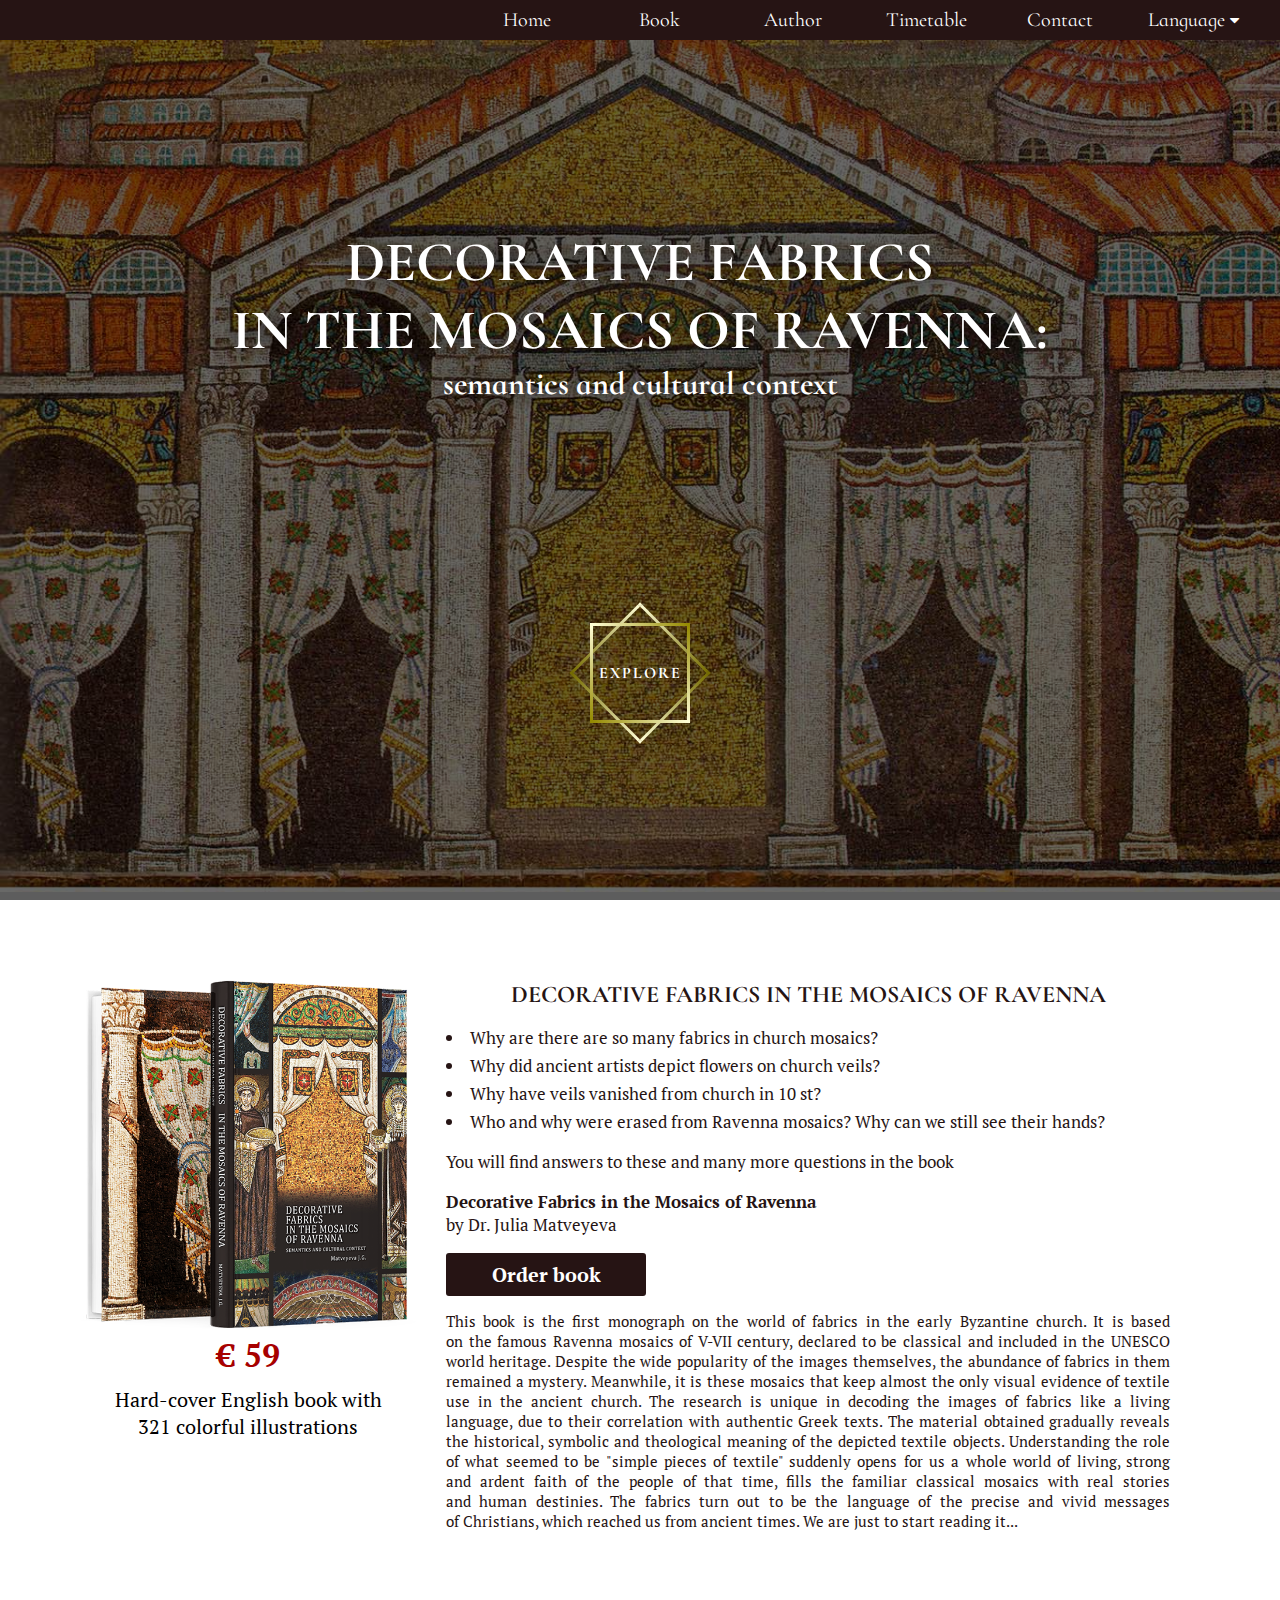
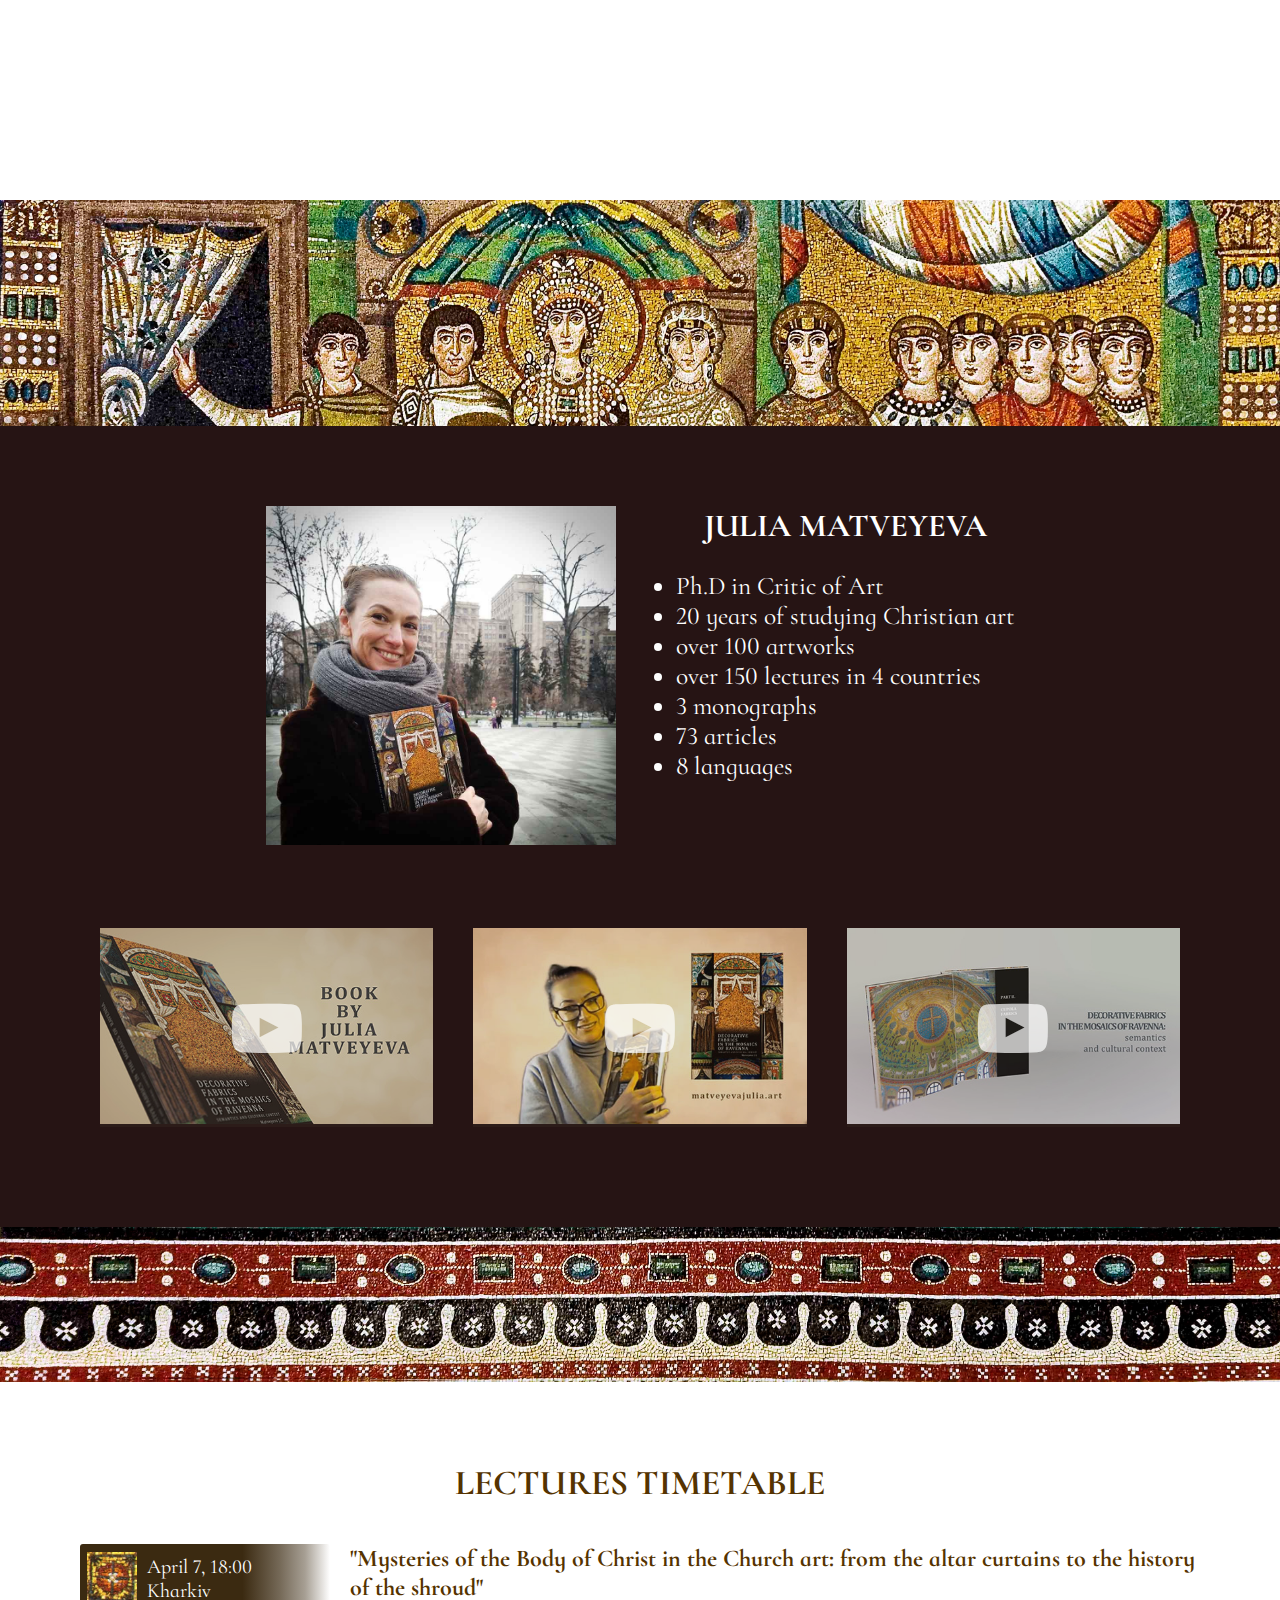
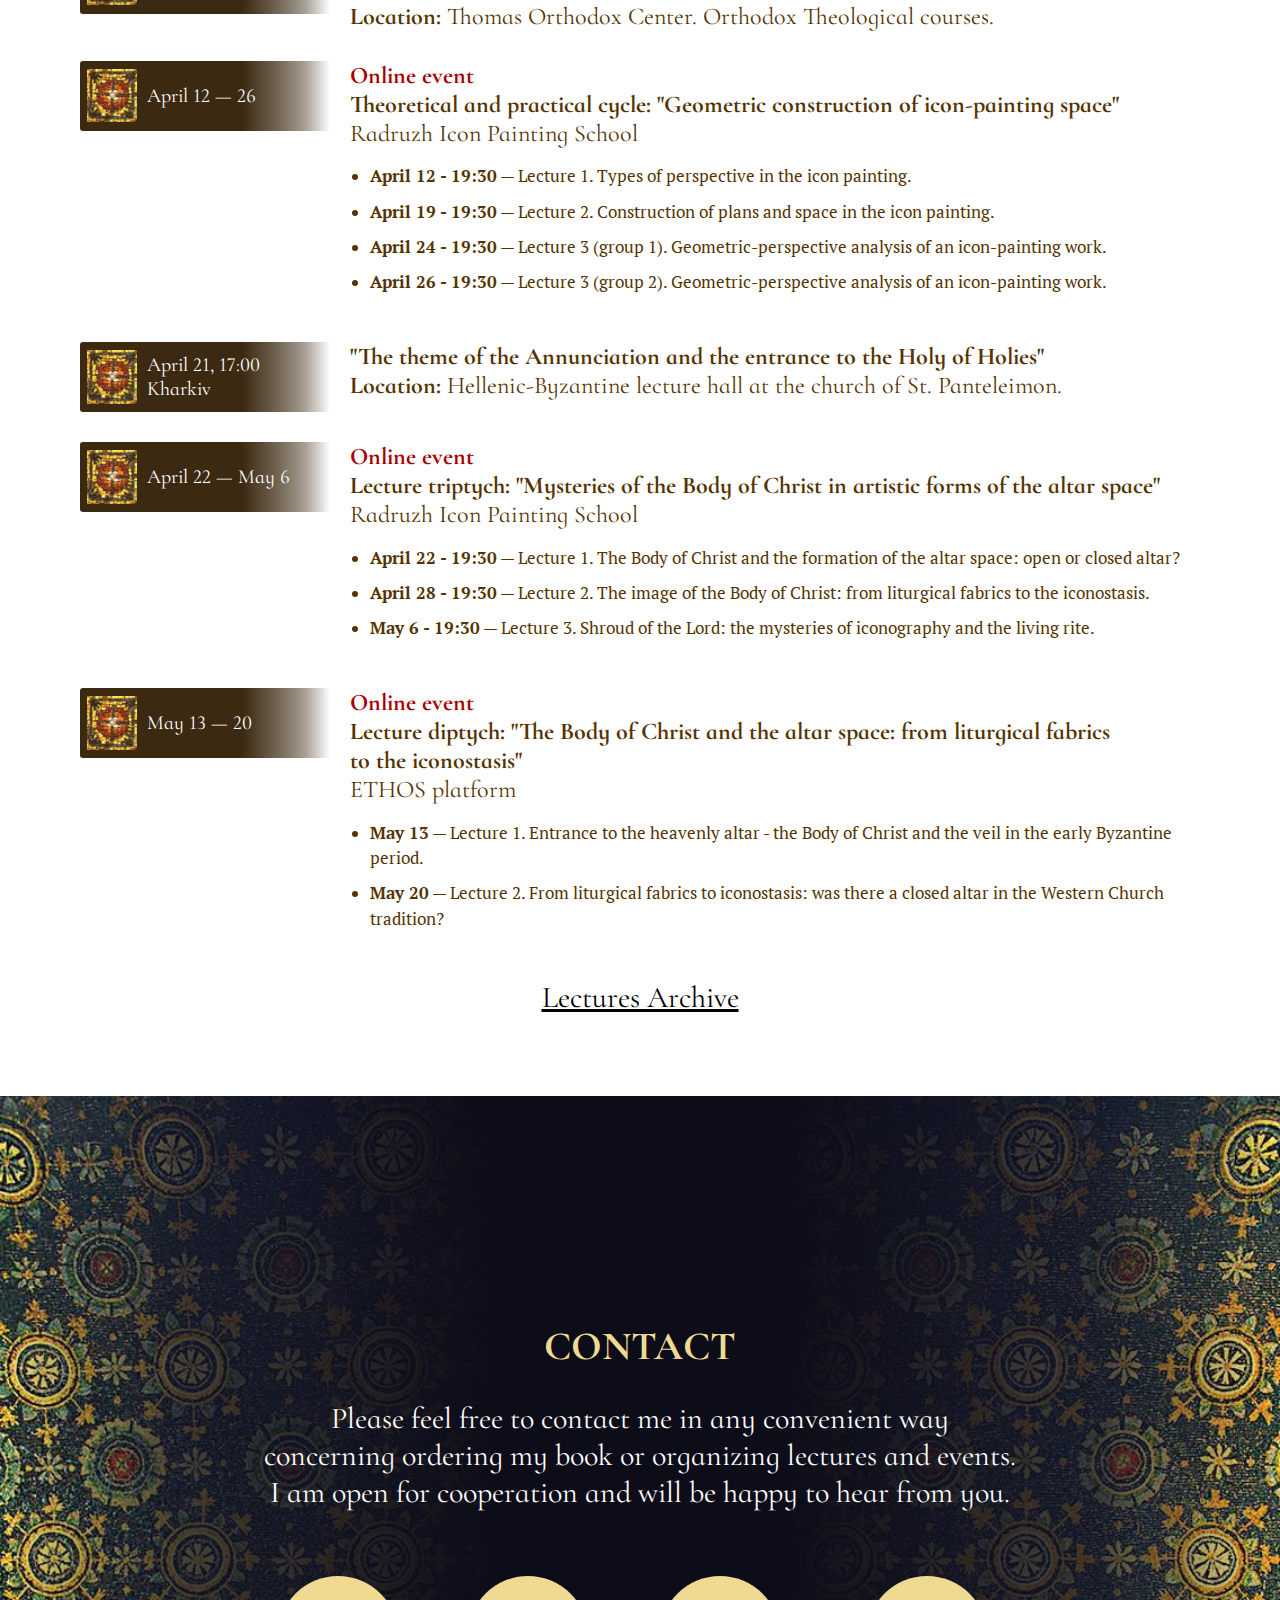
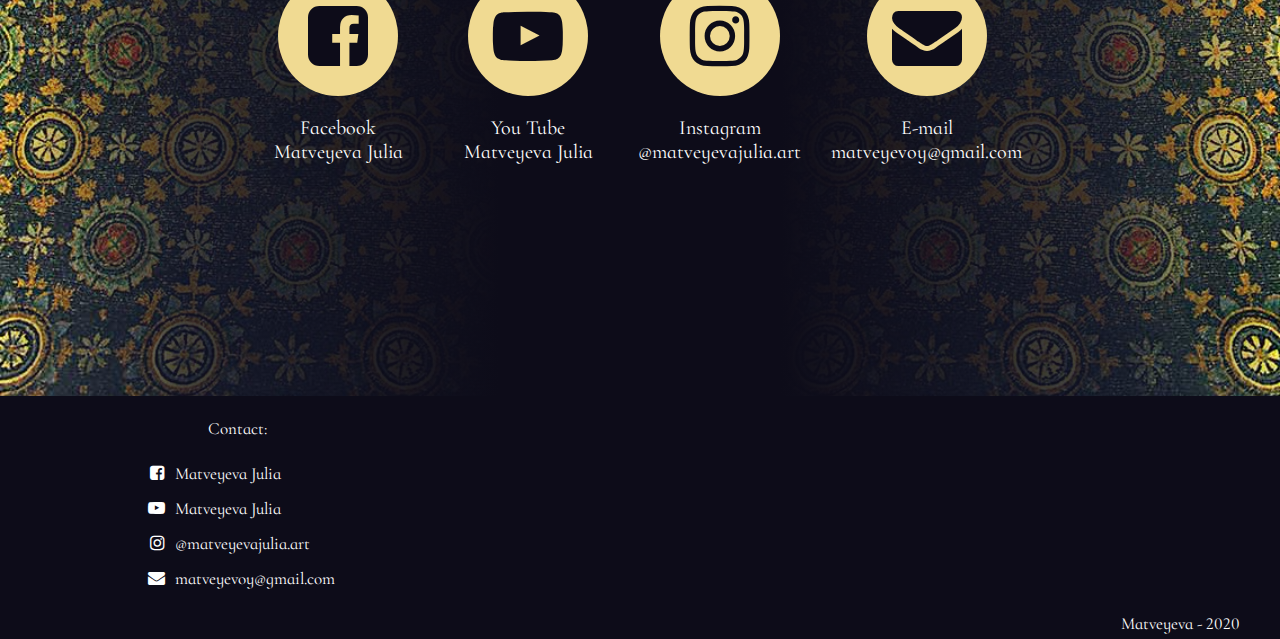
==== commit 94734441: "Edited" ====
--- a/en/index.html
+++ b/en/index.html
@@ -491,7 +491,7 @@
                 <div class="event event--online-en"><b>Lecture triptych: "Mysteries of the&nbsp;Body of&nbsp;Christ in artistic forms of the&nbsp;altar space"</b>
                     <br>Radruzh Icon Painting School
                     <ul class="lecture-list">
-                        <li><span class="lecture-list__date">April 22 - 19:30</span> &mdash; Lecture&nbsp;1. The Body of&nbsp;Christ and the formation of the altar space: open&nbsp;or closed altar? (Herman's&nbsp;analysis, pre-iconoclast period)</li>
+                        <li><span class="lecture-list__date">April 22 - 19:30</span> &mdash; Lecture&nbsp;1. The Body of&nbsp;Christ and the formation of the altar space: open&nbsp;or closed altar?</li>
                         <li><span class="lecture-list__date">April 28 - 19:30</span> &mdash; Lecture&nbsp;2. The image of the&nbsp;Body of&nbsp;Christ: from liturgical fabrics to the&nbsp;iconostasis.</li>
                         <li><span class="lecture-list__date">May 6 - 19:30</span> &mdash; Lecture&nbsp;3. Shroud of the Lord: the mysteries of iconography and the&nbsp;living rite.</li>
                     </ul>
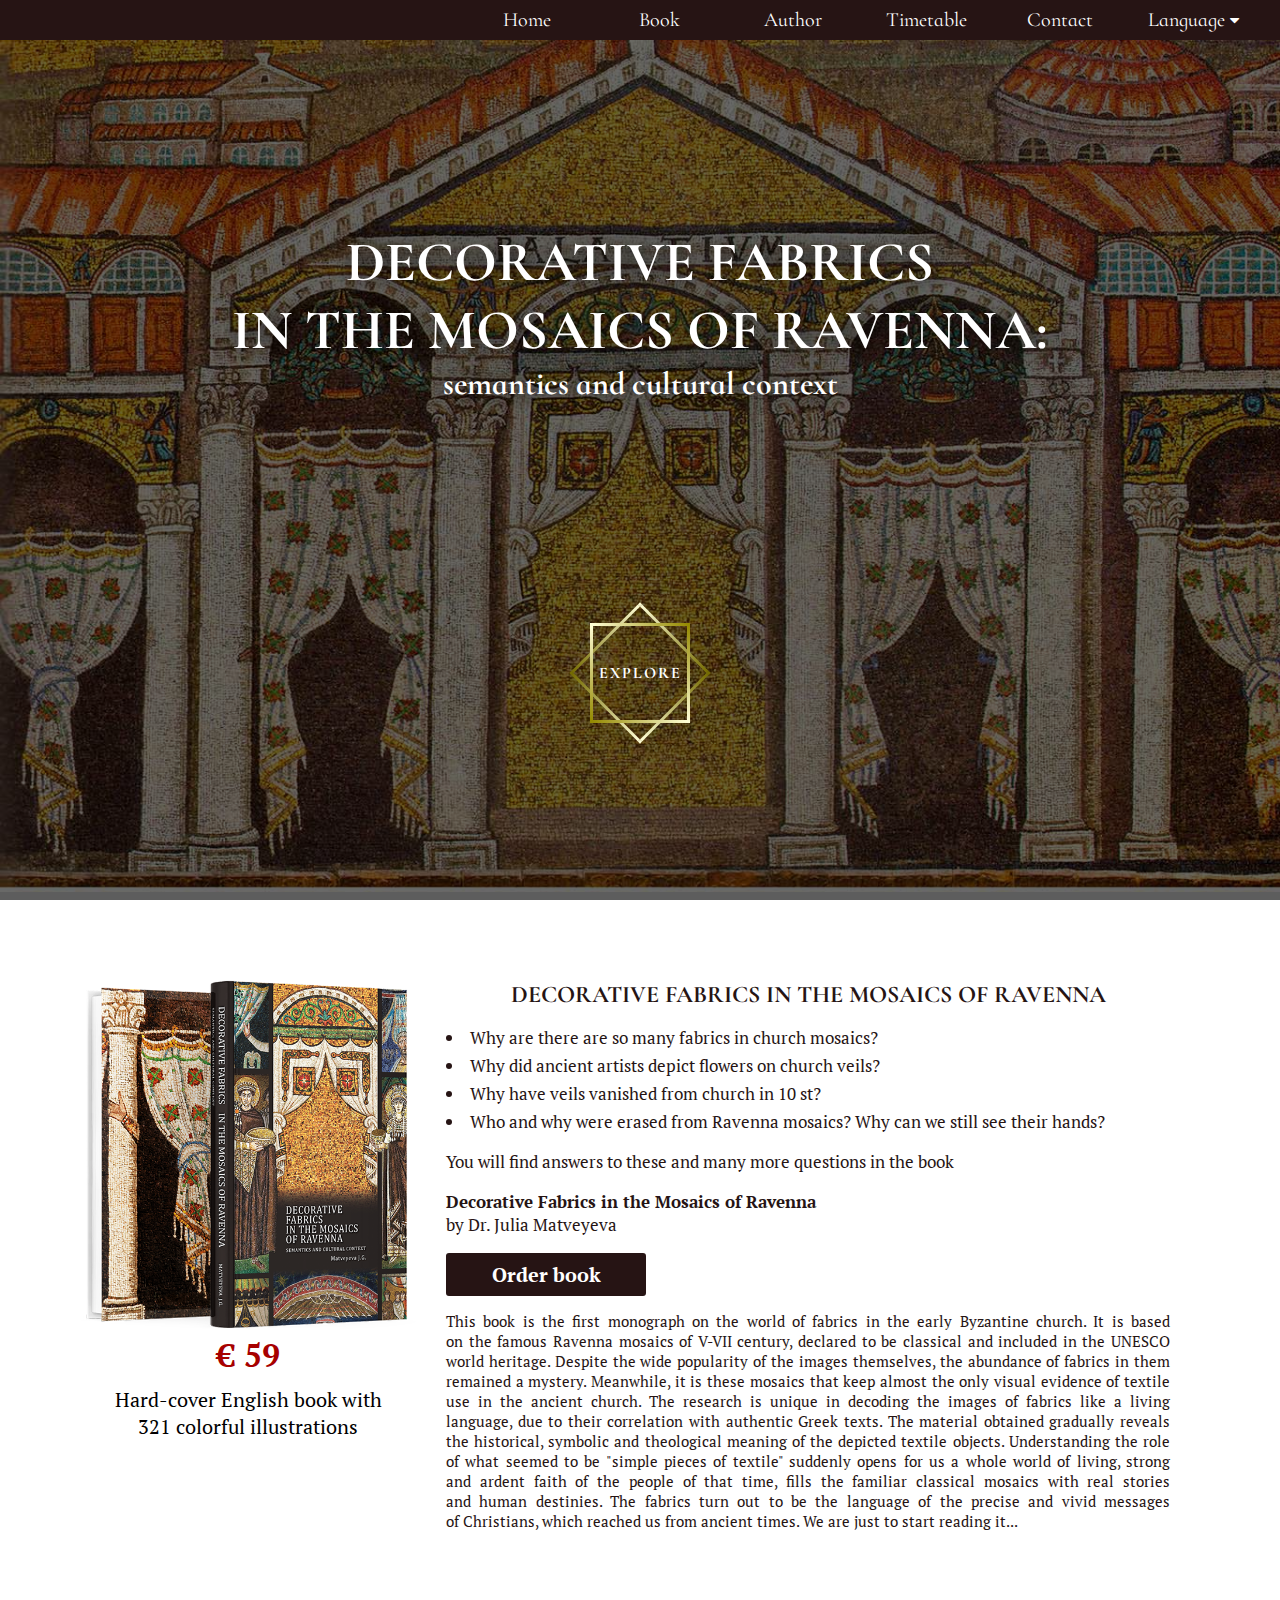
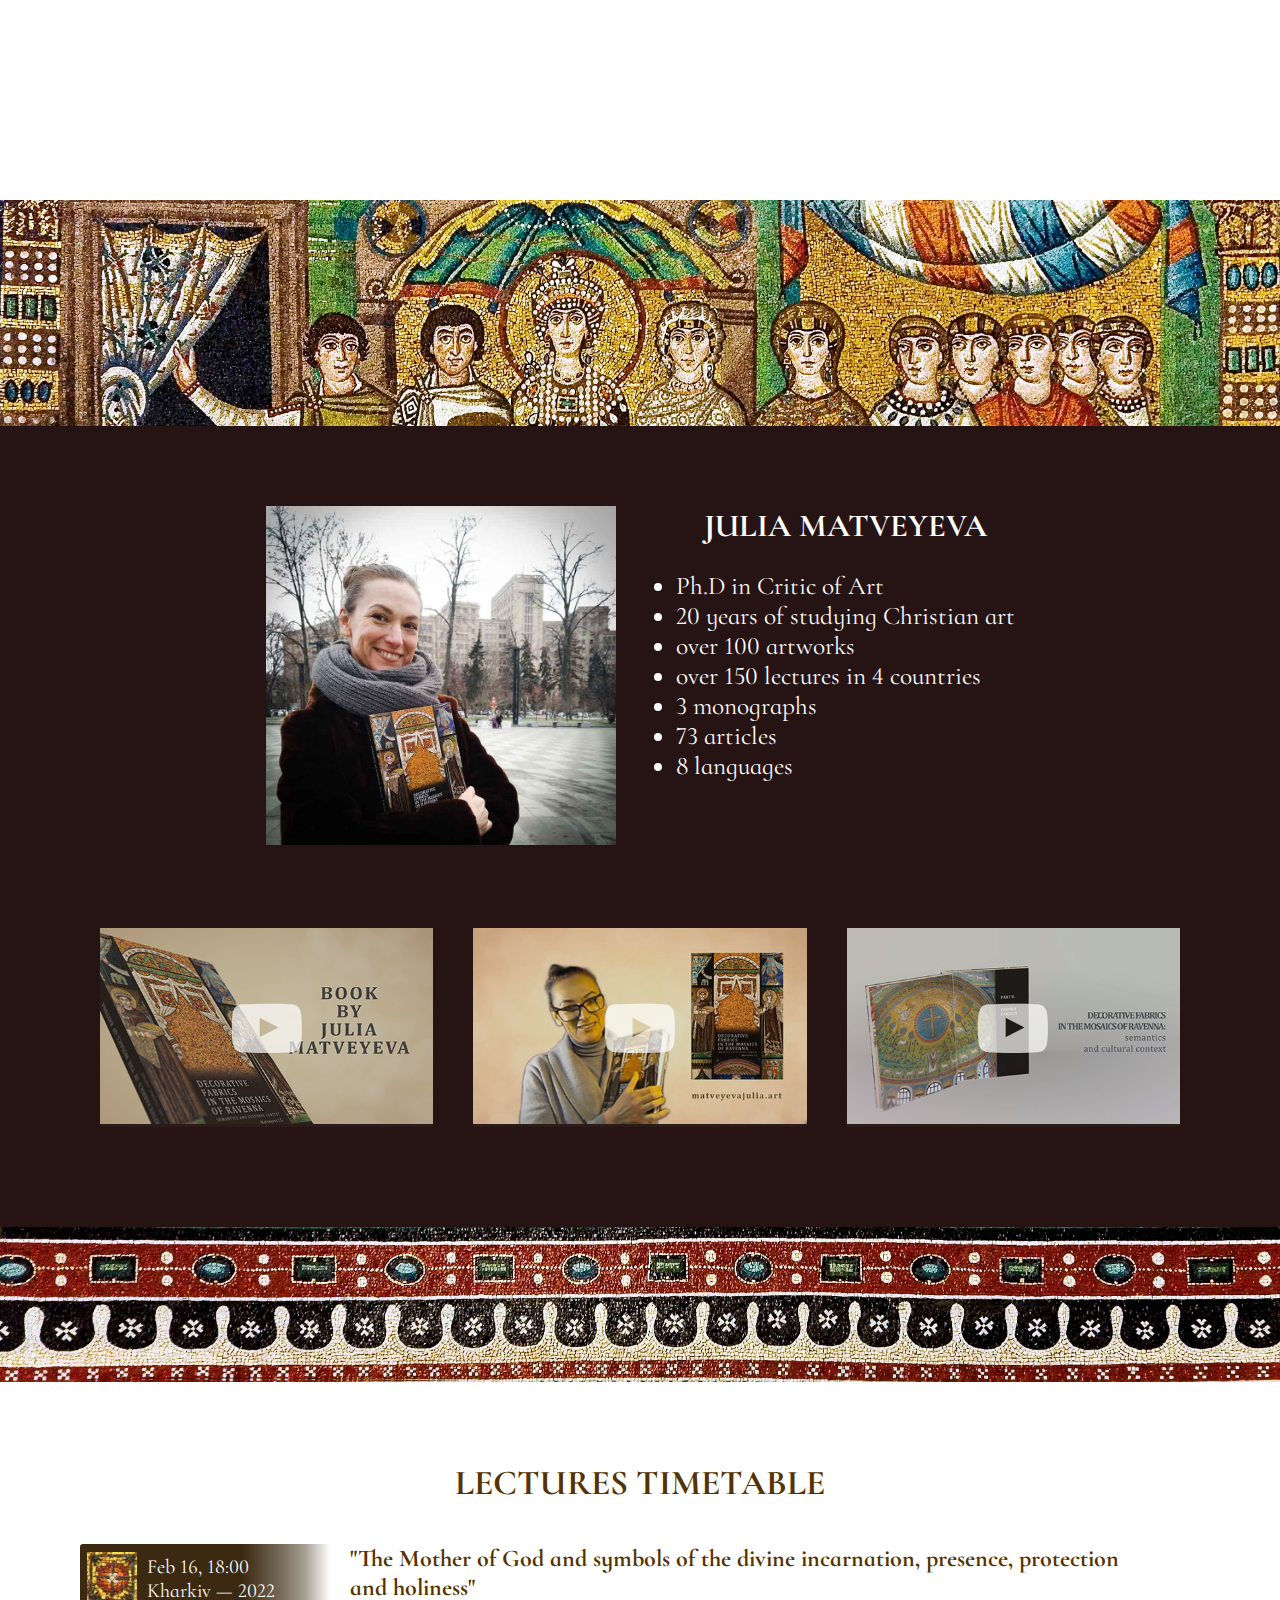
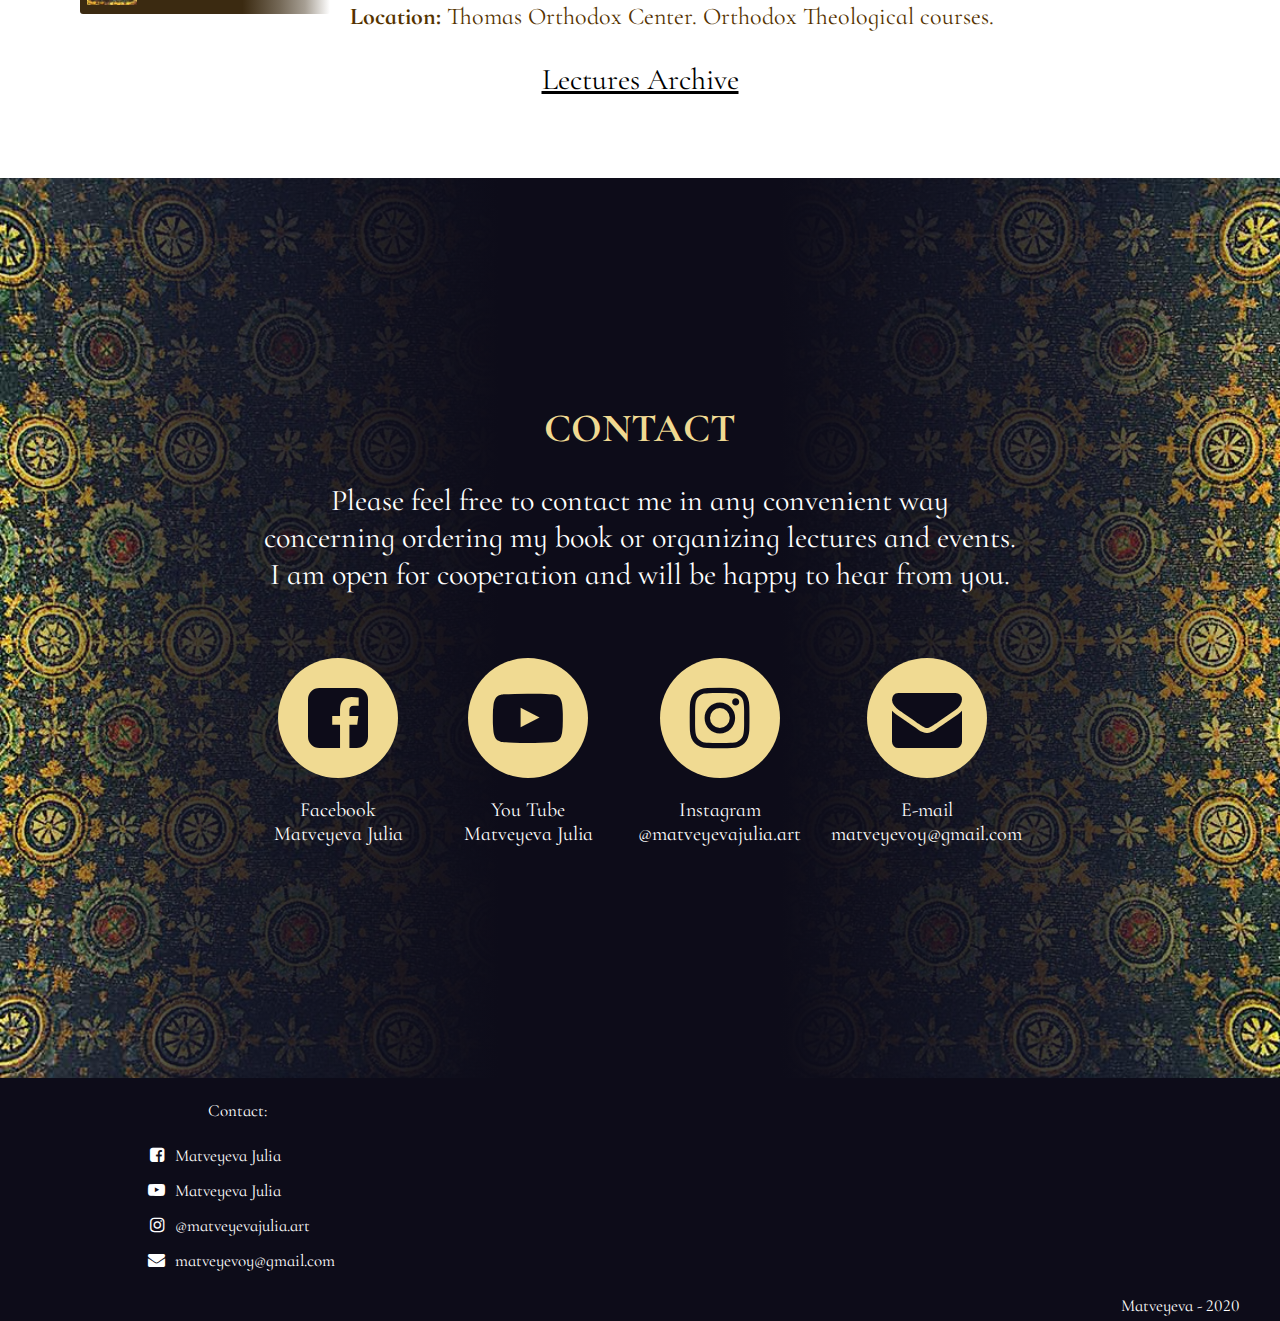
==== commit b8308653: "Old lectures to archiueve. New lectures - Feb 22 - added." ====
--- a/en/index.html
+++ b/en/index.html
@@ -455,56 +455,20 @@
 <section id="timetable" class="timetable">
     <div class="afisha">
         <h2>LECTURES TIMETABLE</h2>
+        
+        <!-- Stay at home -->
         <div class="stayhome display-none">
             <div class="stayhome__picture"><img class="stayhome__img" src="../ravenna-images/sanvitale_crop.jpg"></div>
             <p class="stayhome__message">No scheduled lectures&nbsp;yet<br>Stay home<br>Take care of&nbsp;yourself and&nbsp;your loved&nbsp;ones
             <br><br>While waiting for&nbsp;the&nbsp;upcoming events, you&nbsp;can watch the&nbsp;lectures by&nbsp;Yulia&nbsp;Matveeva on&nbsp;her&nbsp;<a class="stayhome__link" href="https://www.youtube.com/channel/UCrBBi64IRE66jUUzCjEGi4A">YouTube&nbsp;channel</a></p>
         </div>
+        <!---->
+
         <div class="datelist">
             <li class="lecture-block">
-                <div class="flag"><img class="bullet" src="../ravenna-images/bullet.jpg"><div class="date">April 7, 18:00<br>Kharkiv</div></div> 
-                <div class="event"><b>"Mysteries of the&nbsp;Body of&nbsp;Christ in the Church art: from&nbsp;the altar curtains to the history of&nbsp;the&nbsp;shroud"</b>
+                <div class="flag"><img class="bullet" src="../ravenna-images/bullet.jpg"><div class="date">Feb 16, 18:00<br>Kharkiv &mdash; 2022</div></div> 
+                <div class="event"><b>"The Mother of&nbsp;God and symbols of the&nbsp;divine incarnation, presence, protection and&nbsp;holiness"</b>
                     <br><b>Location:</b> Thomas Orthodox Center. Orthodox Theological courses.
-                </div>
-            </li>
-
-            <li class="lecture-block">
-                <div class="flag"><img class="bullet" src="../ravenna-images/bullet.jpg"><div class="date">April 12 &mdash; 26</div></div> 
-                <div class="event event--online-en"><b>Theoretical and practical cycle: "Geometric construction of icon-painting space"</b>
-                    <br>Radruzh Icon Painting School
-                    <ul class="lecture-list">
-                        <li><span class="lecture-list__date">April 12 - 19:30</span> &mdash; Lecture&nbsp;1. Types of perspective in the&nbsp;icon painting.</li>
-                        <li><span class="lecture-list__date">April 19 - 19:30</span> &mdash; Lecture&nbsp;2. Construction of plans and space in the&nbsp;icon painting.</li>
-                        <li><span class="lecture-list__date">April 24 - 19:30</span> &mdash; Lecture&nbsp;3 (group&nbsp;1). Geometric-perspective analysis of an&nbsp;icon-painting work.</li>
-                        <li><span class="lecture-list__date">April 26 - 19:30</span> &mdash; Lecture&nbsp;3 (group&nbsp;2). Geometric-perspective analysis of an&nbsp;icon-painting work.</li>
-                    </ul>
-                </div>
-            </li>
-            <li class="lecture-block">
-                <div class="flag"><img class="bullet" src="../ravenna-images/bullet.jpg"><div class="date">April 21, 17:00<br>Kharkiv</div></div> 
-                <div class="event"><b>"The theme of the&nbsp;Annunciation and the entrance to the&nbsp;Holy&nbsp;of&nbsp;Holies"</b>
-                    <br><b>Location:</b> Hellenic-Byzantine lecture hall at the&nbsp;church of St.&nbsp;Panteleimon.
-                </div>
-            </li>
-            <li class="lecture-block">
-                <div class="flag"><img class="bullet" src="../ravenna-images/bullet.jpg"><div class="date">April 22 &mdash; May 6</div></div> 
-                <div class="event event--online-en"><b>Lecture triptych: "Mysteries of the&nbsp;Body of&nbsp;Christ in artistic forms of the&nbsp;altar space"</b>
-                    <br>Radruzh Icon Painting School
-                    <ul class="lecture-list">
-                        <li><span class="lecture-list__date">April 22 - 19:30</span> &mdash; Lecture&nbsp;1. The Body of&nbsp;Christ and the formation of the altar space: open&nbsp;or closed altar?</li>
-                        <li><span class="lecture-list__date">April 28 - 19:30</span> &mdash; Lecture&nbsp;2. The image of the&nbsp;Body of&nbsp;Christ: from liturgical fabrics to the&nbsp;iconostasis.</li>
-                        <li><span class="lecture-list__date">May 6 - 19:30</span> &mdash; Lecture&nbsp;3. Shroud of the Lord: the mysteries of iconography and the&nbsp;living rite.</li>
-                    </ul>
-                </div>
-            </li>
-            <li class="lecture-block">
-                <div class="flag"><img class="bullet" src="../ravenna-images/bullet.jpg"><div class="date">May 13 &mdash; 20</div></div> 
-                <div class="event event--online-en"><b>Lecture diptych: "The Body of&nbsp;Christ and the altar space: from&nbsp;liturgical fabrics to&nbsp;the&nbsp;iconostasis"</b>
-                    <br>ETHOS platform
-                    <ul class="lecture-list">
-                        <li><span class="lecture-list__date">May 13</span> &mdash; Lecture&nbsp;1. Entrance to the heavenly altar - the&nbsp;Body of&nbsp;Christ and the&nbsp;veil in the&nbsp;early Byzantine period.</li>
-                        <li><span class="lecture-list__date">May 20</span> &mdash; Lecture&nbsp;2. From liturgical fabrics to iconostasis: was&nbsp;there a&nbsp;closed altar in the&nbsp;Western&nbsp;Church tradition?</li>
-                    </ul>
                 </div>
             </li>
         </div>
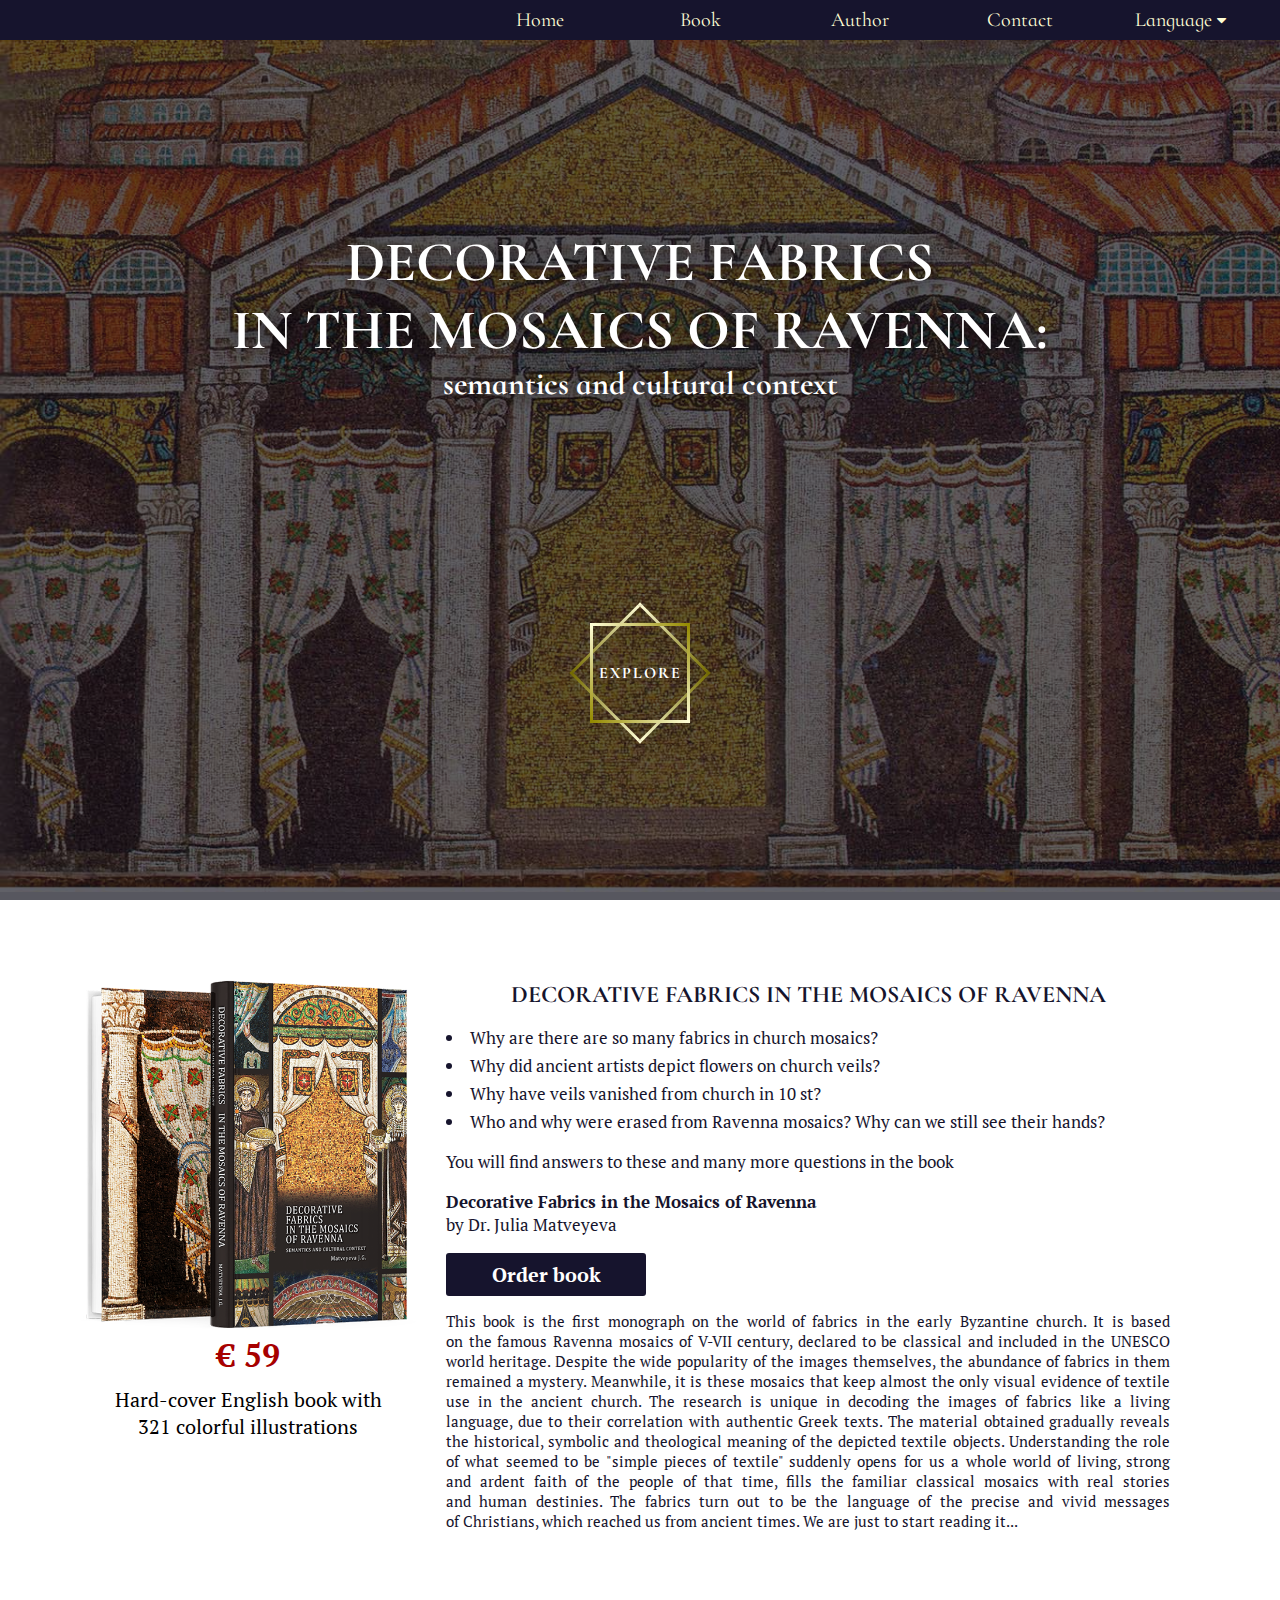
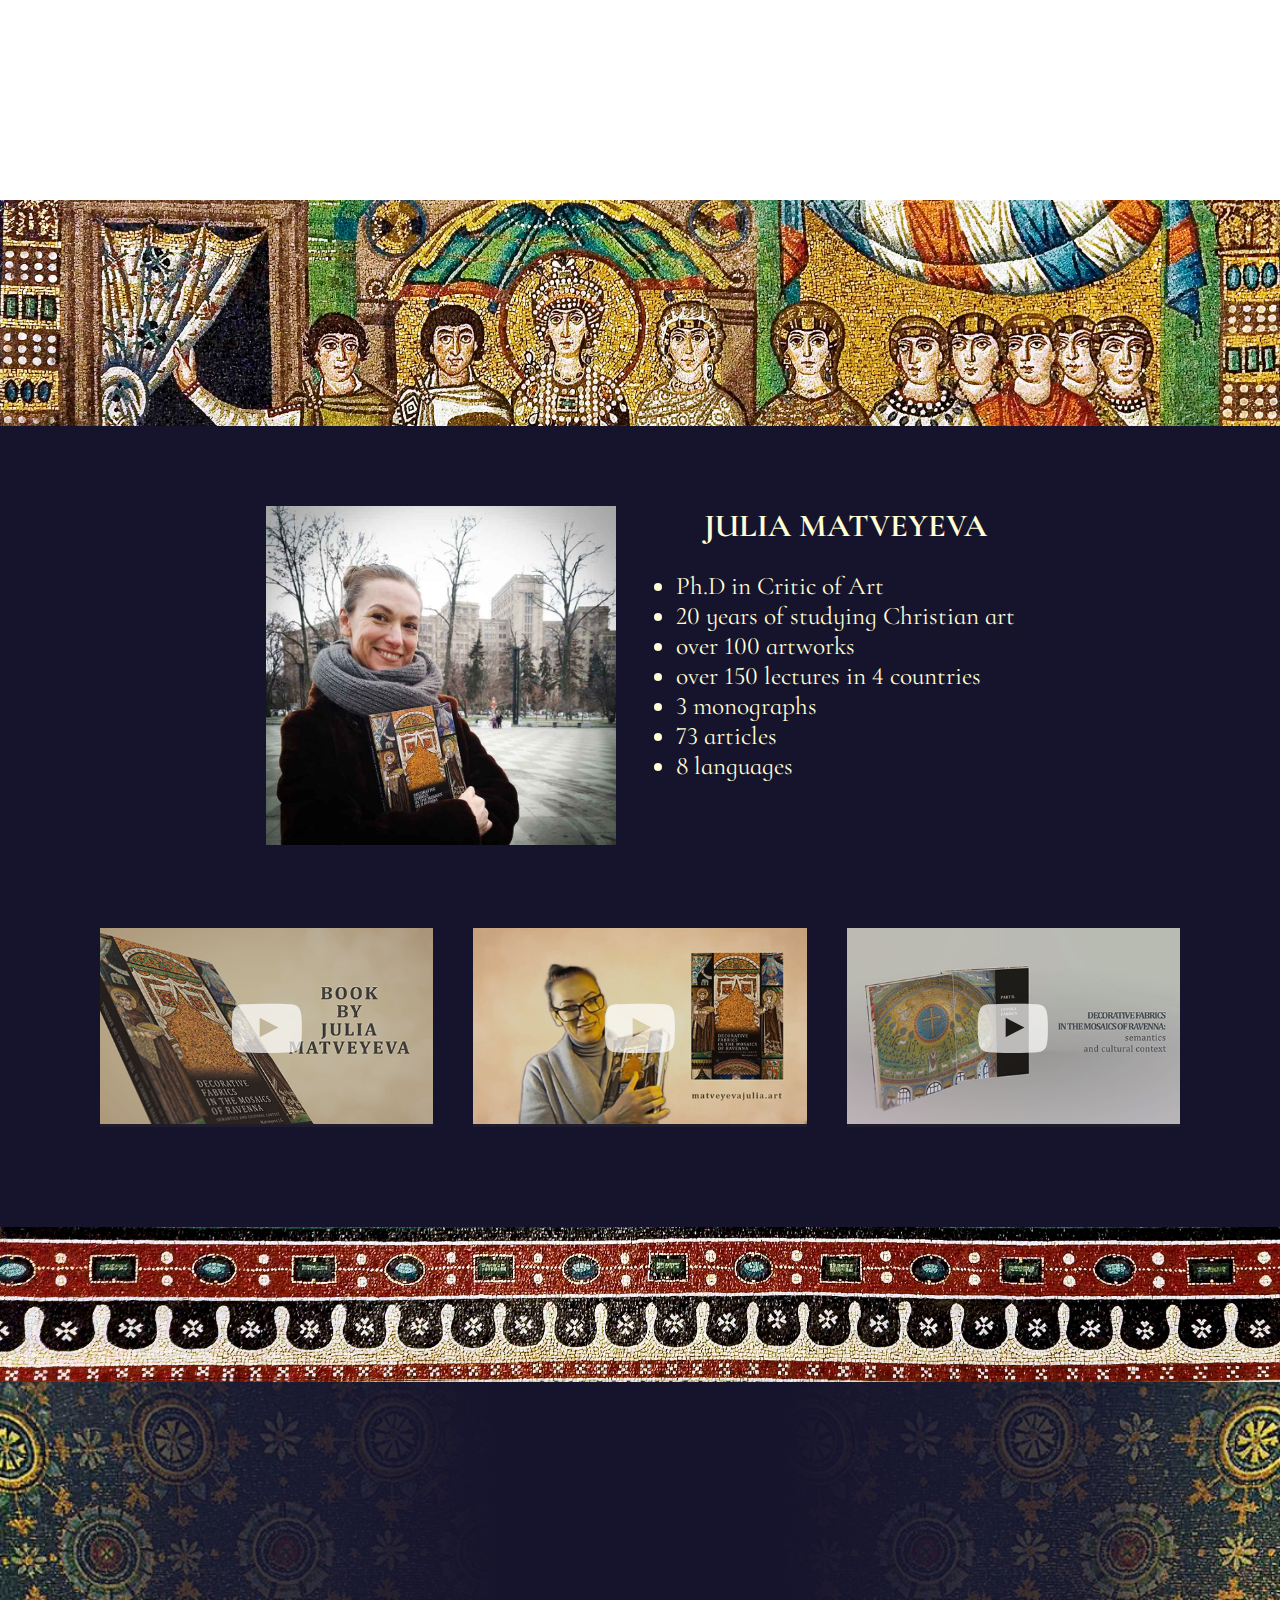
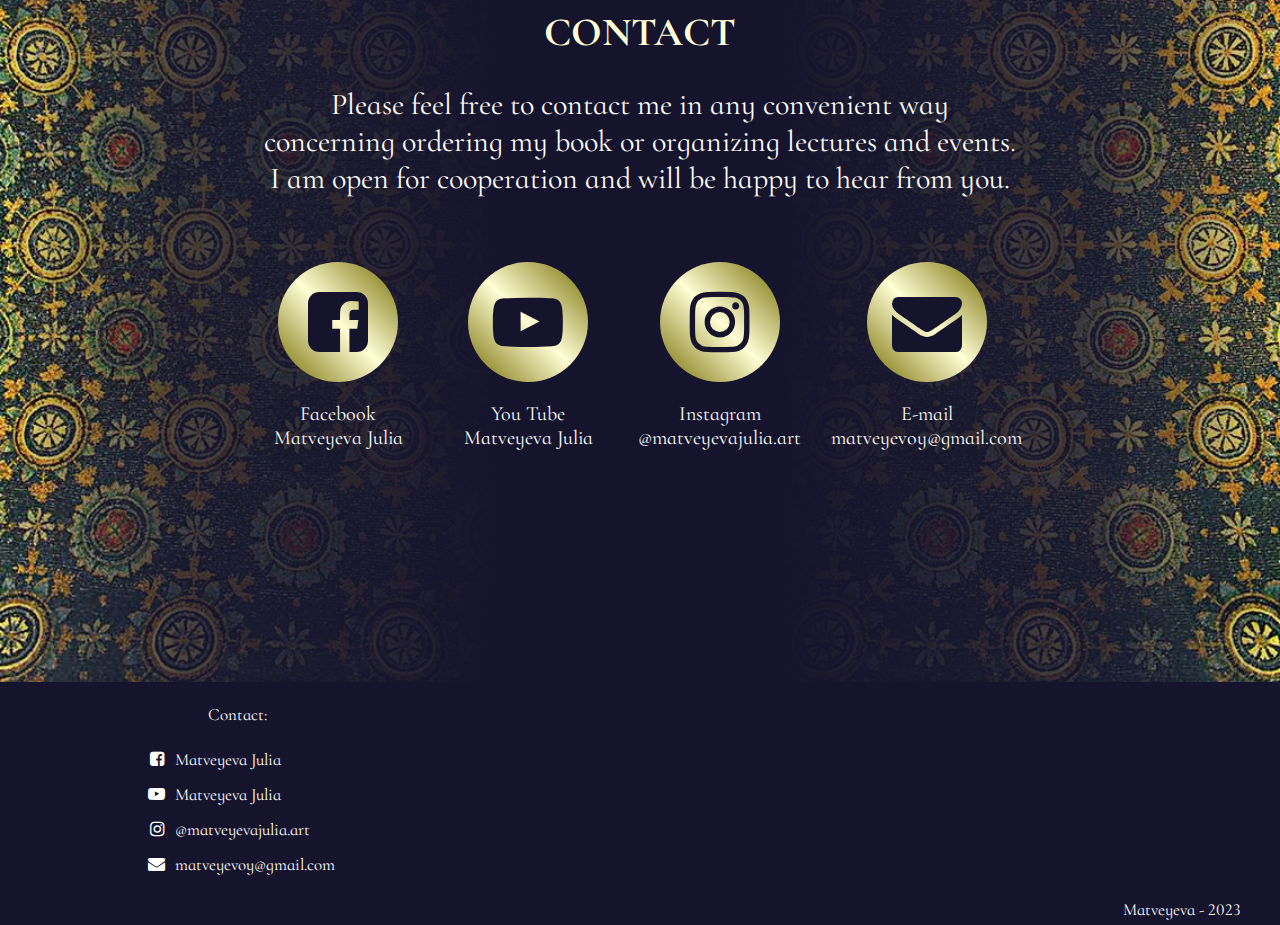
==== commit 92f480b1: "General colors changed" ====
--- a/en/index.html
+++ b/en/index.html
@@ -23,7 +23,7 @@
         <li><a class="navbar__link" href="https://matveyevajulia.art/en/">Home</a></li>
         <li><a class="navbar__link" href="#book">Book</a></li>
         <li><a class="navbar__link" href="#author">Author</a></li>
-        <li><a class="navbar__link" href="https://matveyevajulia.art/en/lectures.html">Timetable</a></li>
+        <!--<li><a class="navbar__link" href="https://matveyevajulia.art/en/lectures.html">Timetable</a></li>-->
         <li><a class="navbar__link" href="#contacts">Contact</a></li>
         <li class="dropdown"><a class="navbar__link">Language&nbsp;<i class="fa fa-caret-down"></i></a>
             <div class="dropdown__list">
@@ -43,7 +43,7 @@
             <a class="sidebar__link" href="https://matveyevajulia.art/en/">Home</a>
             <a class="sidebar__link" onclick="closeNav()" href="#book">Book</a>
             <a class="sidebar__link" onclick="closeNav()" href="#author">Author</a>
-            <a class="sidebar__link" href="https://matveyevajulia.art/en/lectures.html">Timetable</a>
+            <!--<a class="sidebar__link" href="https://matveyevajulia.art/en/lectures.html">Timetable</a>-->
             <a class="sidebar__link" onclick="closeNav()" href="#contacts">Contact</a>
             <br><br>
             <a class="sidebar__link">Language:</a>
@@ -451,18 +451,18 @@
 </section>
 
 <img class="decor__img" src="../ravenna-images/009-theodora-ribbon_web.jpg">
-
+<!--
 <section id="timetable" class="timetable">
     <div class="afisha">
         <h2>LECTURES TIMETABLE</h2>
         
-        <!-- Stay at home -->
+        
         <div class="stayhome display-none">
             <div class="stayhome__picture"><img class="stayhome__img" src="../ravenna-images/sanvitale_crop.jpg"></div>
             <p class="stayhome__message">No scheduled lectures&nbsp;yet<br>Stay home<br>Take care of&nbsp;yourself and&nbsp;your loved&nbsp;ones
             <br><br>While waiting for&nbsp;the&nbsp;upcoming events, you&nbsp;can watch the&nbsp;lectures by&nbsp;Yulia&nbsp;Matveeva on&nbsp;her&nbsp;<a class="stayhome__link" href="https://www.youtube.com/channel/UCrBBi64IRE66jUUzCjEGi4A">YouTube&nbsp;channel</a></p>
         </div>
-        <!---->
+        
 
         <div class="datelist">
             <li class="lecture-block">
@@ -475,7 +475,7 @@
     </div>
     <a class="timetable__archive" href="lectures.html">Lectures Archive</a>
 </section>
-
+-->
 <section id="contacts" class="contacts">
     <div class="blue">
         <h2>CONTACT</h2>
@@ -533,7 +533,7 @@
             </li>
         </ul>
     </div>
-    <div class="footer__copywrite">Matveyeva - 2020</div>
+    <div class="footer__copywrite">Matveyeva - 2023</div>
 </footer>
 
 <script src="../script.js" type="text/javascript"></script>
--- a/styles/styles.css
+++ b/styles/styles.css
@@ -2,7 +2,6 @@
 *,
 *::before,
 *::after {
-  -webkit-box-sizing: border-box;
   box-sizing: border-box;
 }
 
@@ -24,7 +23,6 @@
     font-size: 7px;
   }
 }
-
 a {
   text-decoration: none;
   color: black;
@@ -38,15 +36,9 @@
 
 .cta-btn {
   height: 100px;
-  display: -webkit-box;
-  display: -ms-flexbox;
-  display: flex;
-  -webkit-box-align: center;
-      -ms-flex-align: center;
-          align-items: center;
-  -webkit-box-pack: center;
-      -ms-flex-pack: center;
-          justify-content: center;
+  display: flex;
+  align-items: center;
+  justify-content: center;
   -webkit-font-smoothing: antialiased;
   padding-top: 30vh;
   font-family: "Cormorant Infant", serif;
@@ -55,18 +47,14 @@
 .cta-btn__link {
   color: white;
   text-decoration: none;
-  -webkit-transition: 0.3s all ease;
   transition: 0.3s all ease;
 }
-
 .cta-btn__link:hover {
   color: white;
 }
-
 .cta-btn__link:focus {
   text-decoration: none;
 }
-
 .cta-btn__link:active {
   color: #FFF;
 }
@@ -82,11 +70,9 @@
   font-size: 1.6em;
   position: relative;
 }
-
 .cta-btn__effect:after {
-  -webkit-transition: 0.3s all ease;
   transition: 0.3s all ease;
-  content: '';
+  content: "";
   position: absolute;
   left: 0;
   top: 0;
@@ -94,39 +80,31 @@
   right: 0;
   /*border-radius:3px; */
   border: 3px solid;
-  border-image-source: linear-gradient(45deg, #948900, #fffed5, #948900);
+  border-image-source: linear-gradient(45deg, rgb(148, 137, 0), rgb(255, 254, 213), rgb(148, 137, 0));
   border-image-slice: 1;
 }
-
 .cta-btn__effect:before {
-  content: '';
+  content: "";
   position: absolute;
   /*border-radius:3px; */
   left: 0;
   top: 0;
   bottom: 0;
   right: 0;
-  -webkit-transform: rotate(45deg);
   transform: rotate(45deg);
   border: 3px solid;
-  border-image-source: linear-gradient(45deg, #746b00, #fffed5, #746b00);
+  border-image-source: linear-gradient(45deg, rgb(116, 107, 0), rgb(255, 254, 213), rgb(116, 107, 0));
   border-image-slice: 1;
 }
-
 .cta-btn__effect:hover:after {
-  -webkit-transform: rotate(45deg);
   transform: rotate(45deg);
 }
-
 .cta-btn__effect:active {
-  -webkit-transform: scale(1.1);
   transform: scale(1.1);
 }
-
 .cta-btn__effect:active:before {
   background-color: white;
 }
-
 .cta-btn__effect:active:after {
   border-color: white;
 }
@@ -136,13 +114,11 @@
     padding-top: 100px;
   }
 }
-
 @media (max-width: 500px) {
   .cta-btn {
     font-size: 1.5em;
   }
 }
-
 .basic-btn {
   display: block;
   width: 350px;
@@ -152,26 +128,22 @@
   font-weight: bold;
   text-align: center;
 }
-
 .basic-btn--maroon {
-  background-color: #261414;
-  border: 3px solid #261414;
-  color: white;
-}
-
+  background-color: rgb(22, 20, 45);
+  border: 3px solid rgb(22, 20, 45);
+  color: white;
+}
 .basic-btn--maroon:hover {
   background-color: white;
-  color: #261414;
-}
-
+  color: rgb(22, 20, 45);
+}
 .basic-btn--white {
   background-color: white;
   border: 3px solid white;
-  color: #261414;
-}
-
+  color: rgb(22, 20, 45);
+}
 .basic-btn--white:hover {
-  background-color: #261414;
+  background-color: rgb(22, 20, 45);
   color: white;
 }
 
@@ -182,8 +154,6 @@
 }
 
 .contact-form {
-  display: -webkit-box;
-  display: -ms-flexbox;
   display: flex;
   margin: 80px;
   color: white;
@@ -195,7 +165,6 @@
   padding: 20px;
   max-width: 50%;
 }
-
 .fs-frm--lightbox {
   margin: auto;
   display: block;
@@ -206,31 +175,21 @@
 
 @media (max-width: 1100px) {
   .contact-form {
-    -webkit-box-orient: vertical;
-    -webkit-box-direction: normal;
-        -ms-flex-direction: column;
-            flex-direction: column;
-    -webkit-box-align: center;
-        -ms-flex-align: center;
-            align-items: center;
-  }
-}
-
+    flex-direction: column;
+    align-items: center;
+  }
+}
 .fs-frm__label {
   border: none;
   border-radius: 3px;
   width: 100%;
   padding: 0;
   margin: 0;
-  font-size: .825rem;
-  margin-bottom: .5rem;
-  padding-top: .2rem;
-  display: -webkit-box;
-  display: -ms-flexbox;
-  display: flex;
-  -webkit-box-align: baseline;
-      -ms-flex-align: baseline;
-          align-items: baseline;
+  font-size: 0.825rem;
+  margin-bottom: 0.5rem;
+  padding-top: 0.2rem;
+  display: flex;
+  align-items: baseline;
 }
 
 .fs-frm__input {
@@ -242,7 +201,7 @@
   margin: 0;
   border: 1px solid rgba(0, 0, 0, 0.2);
   background-color: rgba(0, 0, 0, 0.1);
-  padding: .75em 1rem;
+  padding: 0.75em 1rem;
   margin-bottom: 1.1rem;
 }
 
@@ -254,11 +213,10 @@
   padding: 0;
   margin: 0;
   background-color: rgba(0, 0, 0, 0.1);
-  padding: .75em 1rem;
+  padding: 0.75em 1rem;
   margin-bottom: 1.1rem;
   color: gray;
 }
-
 .fs-frm__select--lightbox {
   border: 1px solid rgba(0, 0, 0, 0.2);
 }
@@ -271,7 +229,7 @@
   margin: 0;
   border: 1px solid rgba(0, 0, 0, 0.2);
   background-color: rgba(0, 0, 0, 0.1);
-  padding: .75em 1rem;
+  padding: 0.75em 1rem;
   margin-bottom: 1.1rem;
   resize: vertical;
 }
@@ -285,50 +243,21 @@
   margin: 0;
 }
 
-.fs-frm legend,
-.fs-frm ::-webkit-input-placeholder {
-  font-size: .825rem;
-  margin-bottom: .5rem;
-  padding-top: .2rem;
-  display: -webkit-box;
-  display: flex;
-  -webkit-box-align: baseline;
-          align-items: baseline;
-}
-
-.fs-frm legend,
-.fs-frm :-ms-input-placeholder {
-  font-size: .825rem;
-  margin-bottom: .5rem;
-  padding-top: .2rem;
-  display: -ms-flexbox;
-  display: flex;
-  -ms-flex-align: baseline;
-      align-items: baseline;
-}
-
-.fs-frm legend,
-.fs-frm ::-ms-input-placeholder {
-  font-size: .825rem;
-  margin-bottom: .5rem;
-  padding-top: .2rem;
-  display: -ms-flexbox;
-  display: flex;
-  -ms-flex-align: baseline;
-      align-items: baseline;
+.fs-frm ::-moz-placeholder {
+  font-size: 0.825rem;
+  margin-bottom: 0.5rem;
+  padding-top: 0.2rem;
+  display: flex;
+  align-items: baseline;
 }
 
 .fs-frm legend,
 .fs-frm ::placeholder {
-  font-size: .825rem;
-  margin-bottom: .5rem;
-  padding-top: .2rem;
-  display: -webkit-box;
-  display: -ms-flexbox;
-  display: flex;
-  -webkit-box-align: baseline;
-      -ms-flex-align: baseline;
-          align-items: baseline;
+  font-size: 0.825rem;
+  margin-bottom: 0.5rem;
+  padding-top: 0.2rem;
+  display: flex;
+  align-items: baseline;
 }
 
 .fs-frm input:focus,
@@ -341,9 +270,9 @@
   outline-offset: -1px;
 }
 
-.fs-frm [type="button"],
-.fs-frm [type="submit"],
-.fs-frm [type="reset"] {
+.fs-frm [type=button],
+.fs-frm [type=submit],
+.fs-frm [type=reset] {
   width: auto;
   cursor: pointer;
   -webkit-appearance: button;
@@ -351,39 +280,35 @@
   appearance: button;
 }
 
-.fs-frm [type="button"]:focus,
-.fs-frm [type="submit"]:focus,
-.fs-frm [type="reset"]:focus {
+.fs-frm [type=button]:focus,
+.fs-frm [type=submit]:focus,
+.fs-frm [type=reset]:focus {
   outline: none;
 }
 
-.fs-frm [type="submit"],
-.fs-frm [type="reset"] {
+.fs-frm [type=submit],
+.fs-frm [type=reset] {
   margin-bottom: 0;
 }
 
-.fs-frm [type="checkbox"] {
+.fs-frm [type=checkbox] {
   -webkit-appearance: checkbox;
      -moz-appearance: checkbox;
           appearance: checkbox;
   display: inline-block;
   width: auto;
-  margin: 0 .5em 0 0 !important;
-}
-
-.fs-frm [type="radio"] {
+  margin: 0 0.5em 0 0 !important;
+}
+
+.fs-frm [type=radio] {
   -webkit-appearance: radio;
      -moz-appearance: radio;
           appearance: radio;
 }
 
 .form-row {
-  display: -webkit-box;
-  display: -ms-flexbox;
-  display: flex;
-  -webkit-box-pack: justify;
-      -ms-flex-pack: justify;
-          justify-content: space-between;
+  display: flex;
+  justify-content: space-between;
 }
 
 .form-block:first-child {
@@ -392,23 +317,18 @@
 
 @media (max-width: 525px) {
   .form-row {
-    -webkit-box-orient: vertical;
-    -webkit-box-direction: normal;
-        -ms-flex-direction: column;
-            flex-direction: column;
+    flex-direction: column;
   }
   .form-block:first-child {
     margin-right: 0;
   }
 }
-
 .fs-frm__button {
   font-size: 1.7em;
   font-family: "Cormorant Infant", serif;
   margin-right: auto;
   margin-left: auto;
 }
-
 .fs-frm__button--lightbox {
   font-size: 1.8em;
   font-family: "PT Serif", serif;
@@ -416,76 +336,49 @@
 }
 
 header {
-  display: -webkit-box;
-  display: -ms-flexbox;
-  display: flex;
-  -webkit-box-orient: horizontal;
-  -webkit-box-direction: normal;
-      -ms-flex-direction: row;
-          flex-direction: row;
-  -webkit-box-pack: end;
-      -ms-flex-pack: end;
-          justify-content: flex-end;
+  display: flex;
+  flex-direction: row;
+  justify-content: flex-end;
   position: fixed;
   width: 100%;
   top: 0;
   height: 40px;
   padding: 0px 20px;
-  background-color: #261414;
+  background-color: rgb(22, 20, 45);
   z-index: 1;
 }
 
 nav {
-  display: -webkit-box;
-  display: -ms-flexbox;
-  display: flex;
-  -webkit-box-align: center;
-      -ms-flex-align: center;
-          align-items: center;
+  display: flex;
+  align-items: center;
   text-align: center;
   width: 800px;
 }
 
 .navbar {
   font-size: 2em;
-  display: -webkit-box;
-  display: -ms-flexbox;
-  display: flex;
-  -webkit-box-orient: horizontal;
-  -webkit-box-direction: normal;
-      -ms-flex-direction: row;
-          flex-direction: row;
-  -ms-flex-pack: distribute;
-      justify-content: space-around;
-  -webkit-box-align: center;
-      -ms-flex-align: center;
-          align-items: center;
+  display: flex;
+  flex-direction: row;
+  justify-content: space-around;
+  align-items: center;
   margin: 0;
   height: 100%;
   width: 100%;
 }
 
 nav li {
-  display: -webkit-box;
-  display: -ms-flexbox;
   display: flex;
   height: 100%;
   width: 100%;
 }
 
 .navbar__link {
-  color: white;
-  display: -webkit-box;
-  display: -ms-flexbox;
+  color: rgb(255, 254, 213);
   display: flex;
   height: 100%;
   width: 100%;
-  -webkit-box-align: center;
-      -ms-flex-align: center;
-          align-items: center;
-  -webkit-box-pack: center;
-      -ms-flex-pack: center;
-          justify-content: center;
+  align-items: center;
+  justify-content: center;
   position: relative;
 }
 
@@ -496,7 +389,7 @@
 .dropdown__list {
   display: none;
   position: absolute;
-  background-color: #261414;
+  background-color: rgb(22, 20, 45);
   min-width: 150px;
   padding: 40px 15px 15px 15px;
   z-index: 1;
@@ -509,9 +402,8 @@
 .dropdown__item {
   display: block;
   padding: 5px;
-  color: white;
-}
-
+  color: rgb(255, 254, 213);
+}
 .dropdown__item:hover {
   text-decoration: underline;
 }
@@ -527,7 +419,6 @@
     width: 100%;
   }
 }
-
 a.navbar__link:after {
   background: none repeat scroll 0 0 transparent;
   bottom: 0;
@@ -536,8 +427,7 @@
   height: 2px;
   left: 50%;
   position: absolute;
-  background: #fff;
-  -webkit-transition: width 0.3s ease 0s, left 0.3s ease 0s;
+  background: rgb(255, 254, 213);
   transition: width 0.3s ease 0s, left 0.3s ease 0s;
   width: 0;
 }
@@ -552,15 +442,9 @@
     display: none;
   }
 }
-
 main {
-  display: -webkit-box;
-  display: -ms-flexbox;
-  display: flex;
-  -webkit-box-orient: vertical;
-  -webkit-box-direction: normal;
-      -ms-flex-direction: column;
-          flex-direction: column;
+  display: flex;
+  flex-direction: column;
   text-align: center;
 }
 
@@ -589,31 +473,26 @@
     padding: 60px 60px;
   }
 }
-
 @media (max-width: 700px) {
   section {
     padding: 60px 40px;
   }
 }
-
 @media (max-width: 500px) {
   section {
     padding: 60px 20px;
   }
 }
-
 .sidebar {
   height: 100%;
-  width: 0;
-  /* will be changed this with JavaScript */
+  width: 0; /* will be changed this with JavaScript */
   position: fixed;
   z-index: 1;
   top: 0;
   right: 0;
-  background-color: #261414;
+  background-color: rgb(22, 20, 45);
   overflow-x: hidden;
   padding-top: 60px;
-  -webkit-transition: 0.5s;
   transition: 0.5s;
 }
 
@@ -628,10 +507,8 @@
   font-size: 25px;
   color: white;
   display: block;
-  -webkit-transition: 0.3s;
   transition: 0.3s;
 }
-
 .sidebar__link:hover {
   color: #f1f1f1;
 }
@@ -653,7 +530,7 @@
   display: none;
   font-size: 30px;
   cursor: pointer;
-  background-color: #261414;
+  background-color: rgb(22, 20, 45);
   color: white;
   border: none;
   padding: 0 20px;
@@ -668,13 +545,11 @@
     font-size: 18px;
   }
 }
-
 @media screen and (max-width: 750px) {
   .sidebar__openbtn {
     display: block;
   }
 }
-
 .home {
   display: block;
   height: 100vh;
@@ -693,22 +568,13 @@
 }
 
 .sepia {
-  display: -webkit-box;
-  display: -ms-flexbox;
-  display: flex;
-  -webkit-box-orient: vertical;
-  -webkit-box-direction: normal;
-      -ms-flex-direction: column;
-          flex-direction: column;
-  -webkit-box-align: center;
-      -ms-flex-align: center;
-          align-items: center;
-  -webkit-box-pack: center;
-      -ms-flex-pack: center;
-          justify-content: center;
+  display: flex;
+  flex-direction: column;
+  align-items: center;
+  justify-content: center;
   width: 100%;
   height: 100%;
-  background-color: #00000096;
+  background-color: rgba(13, 12, 25, 0.6509803922);
 }
 
 @media screen and (max-device-width: 1024px) {
@@ -716,13 +582,11 @@
     background-attachment: scroll;
   }
 }
-
 @media (max-width: 930px) {
   .home {
     background-size: cover;
   }
 }
-
 .title {
   width: 70%;
   color: white;
@@ -740,19 +604,11 @@
     width: 90%;
   }
 }
-
 .book {
-  display: -webkit-box;
-  display: -ms-flexbox;
-  display: flex;
-  -webkit-box-orient: horizontal;
-  -webkit-box-direction: normal;
-      -ms-flex-direction: row;
-          flex-direction: row;
+  display: flex;
+  flex-direction: row;
   background-color: white;
-  -webkit-box-align: top;
-      -ms-flex-align: top;
-          align-items: top;
+  align-items: top;
   min-height: 100vh;
 }
 
@@ -777,13 +633,11 @@
 .book-price__text {
   margin: 0;
 }
-
 .book-price__text--old-price {
   text-decoration: line-through;
 }
-
 .book-price__text--new-price {
-  color: #a70000;
+  color: rgb(167, 0, 0);
   font-weight: bold;
   font-size: 1.6em;
 }
@@ -794,11 +648,10 @@
     width: 50%;
   }
 }
-
 .book-description {
   font-size: 1.7em;
   text-align: justify;
-  color: #261414;
+  color: rgb(22, 20, 45);
   margin-right: 30px;
   font-family: "PT Serif", serif;
 }
@@ -810,19 +663,13 @@
 
 @media (max-width: 900px) {
   .book {
-    -webkit-box-orient: vertical;
-    -webkit-box-direction: normal;
-        -ms-flex-direction: column;
-            flex-direction: column;
-    -webkit-box-align: center;
-        -ms-flex-align: center;
-            align-items: center;
+    flex-direction: column;
+    align-items: center;
   }
   .book-description {
     margin: 0;
   }
 }
-
 .book-description__list {
   list-style: disc inside;
 }
@@ -842,36 +689,21 @@
     margin-left: auto;
   }
 }
-
 .book-description__long {
   font-size: 0.9em;
 }
 
 .author {
-  display: -webkit-box;
-  display: -ms-flexbox;
-  display: flex;
-  -webkit-box-orient: vertical;
-  -webkit-box-direction: normal;
-      -ms-flex-direction: column;
-          flex-direction: column;
-  background-color: #261414;
-  -webkit-box-align: top;
-      -ms-flex-align: top;
-          align-items: top;
+  display: flex;
+  flex-direction: column;
+  background-color: rgb(22, 20, 45);
+  align-items: top;
 }
 
 .author__container {
-  display: -webkit-box;
-  display: -ms-flexbox;
-  display: flex;
-  -webkit-box-orient: horizontal;
-  -webkit-box-direction: normal;
-      -ms-flex-direction: row;
-          flex-direction: row;
-  -webkit-box-pack: center;
-      -ms-flex-pack: center;
-          justify-content: center;
+  display: flex;
+  flex-direction: row;
+  justify-content: center;
   overflow: hidden;
 }
 
@@ -883,7 +715,7 @@
 .auth-descr {
   font-size: 2.3em;
   text-align: left;
-  color: white;
+  color: rgb(255, 254, 213);
   margin-left: 30px;
 }
 
@@ -899,9 +731,7 @@
 
 @media (max-width: 900px) {
   .author__container {
-    -webkit-box-align: center;
-        -ms-flex-align: center;
-            align-items: center;
+    align-items: center;
   }
   .author__avatar {
     width: 250px;
@@ -911,39 +741,25 @@
     border-radius: 50%;
   }
 }
-
 @media (max-width: 800px) {
   .author__container {
-    -webkit-box-orient: vertical;
-    -webkit-box-direction: normal;
-        -ms-flex-direction: column;
-            flex-direction: column;
+    flex-direction: column;
   }
   .author__avatar {
     width: 250px;
     margin: 0 0 20px 0;
   }
 }
-
 @media (max-width: 500px) {
   .author__avatar {
     width: 150px;
   }
 }
-
 .video {
-  display: -webkit-box;
-  display: -ms-flexbox;
-  display: flex;
-  -webkit-box-orient: horizontal;
-  -webkit-box-direction: normal;
-      -ms-flex-direction: row;
-          flex-direction: row;
-  -ms-flex-pack: distribute;
-      justify-content: space-around;
-  -webkit-box-align: center;
-      -ms-flex-align: center;
-          align-items: center;
+  display: flex;
+  flex-direction: row;
+  justify-content: space-around;
+  align-items: center;
   margin-top: 60px;
 }
 
@@ -956,8 +772,7 @@
 
 .video__wrapper {
   position: relative;
-  padding-bottom: 56.25%;
-  /* 16:9 */
+  padding-bottom: 56.25%; /* 16:9 */
   height: 0;
   overflow: hidden;
   display: none;
@@ -986,15 +801,9 @@
   left: 0;
   width: 100%;
   height: 100%;
-  display: -webkit-box;
-  display: -ms-flexbox;
-  display: flex;
-  -webkit-box-pack: center;
-      -ms-flex-pack: center;
-          justify-content: center;
-  -webkit-box-align: center;
-      -ms-flex-align: center;
-          align-items: center;
+  display: flex;
+  justify-content: center;
+  align-items: center;
   background-color: rgba(70, 61, 44, 0.2);
   color: rgba(255, 255, 255, 0.7);
 }
@@ -1004,10 +813,7 @@
   color: white;
   transform: scale(1.2);
   -webkit-transform: scale(1.2);
-  -webkit-transition: -webkit-transform 0.3s;
-  transition: -webkit-transform 0.3s;
   transition: transform 0.3s;
-  transition: transform 0.3s, -webkit-transform 0.3s;
   -webkit-transition: transform 0.3s;
 }
 
@@ -1021,7 +827,7 @@
   background-color: black;
   z-index: 1001;
   -moz-opacity: 0.8;
-  opacity: .80;
+  opacity: 0.8;
   filter: alpha(opacity=80);
 }
 
@@ -1041,26 +847,17 @@
 }
 
 .lightbox--form {
-  display: none;
-  /* Hidden by default */
-  position: fixed;
-  /* Stay in place */
-  z-index: 10000;
-  /* Sit on top */
-  padding-top: 100px;
-  /* Location of the box */
+  display: none; /* Hidden by default */
+  position: fixed; /* Stay in place */
+  z-index: 10000; /* Sit on top */
+  padding-top: 100px; /* Location of the box */
   left: 0;
   top: 0;
-  width: 100%;
-  /* Full width */
-  height: 100%;
-  /* Full height */
-  overflow: auto;
-  /* Enable scroll if needed */
-  background-color: black;
-  /* Fallback color */
-  background-color: rgba(0, 0, 0, 0.9);
-  /* Black w/ opacity */
+  width: 100%; /* Full width */
+  height: 100%; /* Full height */
+  overflow: auto; /* Enable scroll if needed */
+  background-color: rgb(0, 0, 0); /* Fallback color */
+  background-color: rgba(0, 0, 0, 0.9); /* Black w/ opacity */
 }
 
 .lightbox-close--form {
@@ -1070,10 +867,8 @@
   color: #f1f1f1;
   font-size: 6em;
   font-weight: bold;
-  -webkit-transition: 0.3s;
   transition: 0.3s;
 }
-
 .lightbox-close--form:hover, .lightbox-close--form:focus {
   color: #bbb;
   text-decoration: none;
@@ -1088,7 +883,6 @@
     top: 5px;
   }
 }
-
 .lightbox__iframe {
   width: 560px;
   height: 315px;
@@ -1107,7 +901,6 @@
   z-index: 1002;
   opacity: 0.9;
 }
-
 .lightbox__closex--form {
   font-size: 7em;
 }
@@ -1118,30 +911,19 @@
 
 @media (max-width: 800px) {
   .video {
-    -webkit-box-orient: vertical;
-    -webkit-box-direction: normal;
-        -ms-flex-direction: column;
-            flex-direction: column;
+    flex-direction: column;
     margin: 0;
   }
   .video__item {
     width: 100%;
   }
 }
-
 .timetable {
-  display: -webkit-box;
-  display: -ms-flexbox;
-  display: flex;
-  -webkit-box-orient: vertical;
-  -webkit-box-direction: normal;
-      -ms-flex-direction: column;
-          flex-direction: column;
+  display: flex;
+  flex-direction: column;
   background-color: white;
-  -webkit-box-align: center;
-      -ms-flex-align: center;
-          align-items: center;
-  color: #553300;
+  align-items: center;
+  color: rgb(22, 20, 45);
 }
 
 .timetable h2 {
@@ -1151,23 +933,13 @@
 }
 
 .afisha {
-  display: -webkit-box;
-  display: -ms-flexbox;
-  display: flex;
-  -webkit-box-orient: vertical;
-  -webkit-box-direction: normal;
-      -ms-flex-direction: column;
-          flex-direction: column;
+  display: flex;
+  flex-direction: column;
 }
 
 .stayhome {
-  display: -webkit-box;
-  display: -ms-flexbox;
-  display: flex;
-  -webkit-box-orient: horizontal;
-  -webkit-box-direction: normal;
-      -ms-flex-direction: row;
-          flex-direction: row;
+  display: flex;
+  flex-direction: row;
   margin-bottom: 20px;
 }
 
@@ -1182,7 +954,6 @@
     display: none;
   }
 }
-
 .stayhome__message {
   font-size: 3em;
   text-align: left;
@@ -1191,7 +962,7 @@
 
 .stayhome__link {
   text-decoration: underline;
-  color: #a70000;
+  color: rgb(167, 0, 0);
 }
 
 @media (max-width: 860px) {
@@ -1199,7 +970,6 @@
     font-size: 2.5em;
   }
 }
-
 .datelist {
   text-align: left;
   font-size: 2em;
@@ -1208,13 +978,8 @@
 
 .lecture-block {
   padding-bottom: 30px;
-  display: -webkit-box;
-  display: -ms-flexbox;
-  display: flex;
-  -webkit-box-orient: horizontal;
-  -webkit-box-direction: normal;
-      -ms-flex-direction: row;
-          flex-direction: row;
+  display: flex;
+  flex-direction: row;
 }
 
 .lecture-block--empty {
@@ -1222,22 +987,12 @@
 }
 
 .flag {
-  display: -webkit-box;
-  display: -ms-flexbox;
-  display: flex;
-  -webkit-box-orient: horizontal;
-  -webkit-box-direction: normal;
-      -ms-flex-direction: row;
-          flex-direction: row;
-  -webkit-box-pack: left;
-      -ms-flex-pack: left;
-          justify-content: left;
-  -webkit-box-align: center;
-      -ms-flex-align: center;
-          align-items: center;
-  background: #3b2a11;
-  background: -webkit-gradient(linear, left top, right top, color-stop(65%, #3b2a11), color-stop(80%, rgba(59, 42, 17, 0.7)), color-stop(90%, rgba(59, 42, 17, 0.45)), to(rgba(255, 255, 255, 0)));
-  background: linear-gradient(90deg, #3b2a11 65%, rgba(59, 42, 17, 0.7) 80%, rgba(59, 42, 17, 0.45) 90%, rgba(255, 255, 255, 0) 100%);
+  display: flex;
+  flex-direction: row;
+  justify-content: left;
+  align-items: center;
+  background: rgb(22, 20, 45);
+  background: linear-gradient(90deg, rgb(22, 20, 45) 65%, rgba(22, 20, 45, 0.7) 80%, rgba(22, 20, 45, 0.45) 90%, rgba(255, 255, 255, 0) 100%);
   filter: progid:DXImageTransform.Microsoft.gradient(startColorstr="#3b2a11",endColorstr="#ffffff",GradientType=1);
   min-width: 250px;
   height: 70px;
@@ -1261,17 +1016,15 @@
 }
 
 .lecture-list {
-  font-family: 'PT Serif', serif;
+  font-family: "PT Serif", serif;
   list-style-type: disc;
   font-size: 0.7em;
   padding-left: 20px;
   line-height: 1.5;
 }
-
 .lecture-list li {
   margin: 10px 0 10px 0;
 }
-
 .lecture-list__date {
   font-weight: bold;
 }
@@ -1282,23 +1035,19 @@
 
 .price__comment {
   margin-top: 0;
-  font-family: 'PT Serif', serif;
+  font-family: "PT Serif", serif;
   font-size: 0.6em;
   max-width: 700px;
 }
 
 @media (max-width: 800px) {
   .datelist li {
-    -webkit-box-orient: vertical;
-    -webkit-box-direction: normal;
-        -ms-flex-direction: column;
-            flex-direction: column;
+    flex-direction: column;
   }
   .event {
     padding: 20px 0 0 0;
   }
 }
-
 @media (max-width: 500px) {
   .flag {
     height: 55px;
@@ -1310,7 +1059,6 @@
     font-size: 1.3em;
   }
 }
-
 .event-description {
   text-align: center;
   max-width: 700px;
@@ -1327,7 +1075,7 @@
 }
 
 .event-description__text {
-  font-family: 'PT Serif', serif;
+  font-family: "PT Serif", serif;
   margin-top: 20px;
   font-size: 0.7em;
   text-align: justify;
@@ -1340,10 +1088,8 @@
     text-align: left;
   }
 }
-
 .fade-overlay {
-  background: -webkit-gradient(linear, left bottom, left top, color-stop(4%, white), to(rgba(255, 255, 255, 0)));
-  background: linear-gradient(0deg, white 4%, rgba(255, 255, 255, 0) 100%);
+  background: linear-gradient(0deg, rgb(255, 255, 255) 4%, rgba(255, 255, 255, 0) 100%);
   display: block;
   height: 65px;
   position: absolute;
@@ -1351,7 +1097,6 @@
   right: 0;
   left: 0;
   text-align: center;
-  -webkit-transition: background 150ms ease-in;
   transition: background 150ms ease-in;
 }
 
@@ -1369,15 +1114,10 @@
   height: 23px;
   background-color: white;
   cursor: pointer;
-  -webkit-transition: -webkit-transform .3s;
-  transition: -webkit-transform .3s;
-  transition: transform .3s;
-  transition: transform .3s, -webkit-transform .3s;
-}
-
+  transition: transform 0.3s;
+}
 .show-more-circle:hover {
-  -webkit-transform: scale(1.1);
-          transform: scale(1.1);
+  transform: scale(1.1);
 }
 
 .arrow {
@@ -1411,36 +1151,32 @@
 }
 
 .show-more-btn {
-  color: #553300;
-  -webkit-transition: all 0.3s;
+  color: rgb(22, 20, 45);
   transition: all 0.3s;
   position: relative;
   margin-top: 10px;
 }
 
 .show-more-btn span {
-  -webkit-transition: all 0.3s;
   transition: all 0.3s;
 }
 
 .show-more-btn::before {
-  content: '';
+  content: "";
   position: absolute;
   bottom: 0;
   left: 0;
   width: 100%;
   height: 100%;
   opacity: 0;
-  -webkit-transition: all 0.3s;
   transition: all 0.3s;
   border-top-width: 1px;
   border-bottom-width: 1px;
   border-top-style: solid;
   border-bottom-style: solid;
-  border-top-color: #553300;
-  border-bottom-color: #553300;
-  -webkit-transform: scale(0.1, 1);
-          transform: scale(0.1, 1);
+  border-top-color: rgb(22, 20, 45);
+  border-bottom-color: rgb(22, 20, 45);
+  transform: scale(0.1, 1);
 }
 
 .show-more-btn:hover span {
@@ -1449,26 +1185,23 @@
 
 .show-more-btn:hover::before {
   opacity: 1;
-  -webkit-transform: scale(1, 1);
-          transform: scale(1, 1);
+  transform: scale(1, 1);
 }
 
 .show-more-btn::after {
-  content: '';
+  content: "";
   position: absolute;
   bottom: 0;
   left: 0;
   width: 100%;
   height: 100%;
-  -webkit-transition: all 0.3s;
   transition: all 0.3s;
   background-color: transparent;
 }
 
 .show-more-btn:hover::after {
   opacity: 0;
-  -webkit-transform: scale(0.1, 1);
-          transform: scale(0.1, 1);
+  transform: scale(0.1, 1);
 }
 
 .timetable__archive {
@@ -1479,71 +1212,52 @@
 .event--cancelled::before {
   content: "Лекция отменена в связи с карантином";
   display: block;
-  color: #a70000;
+  color: rgb(167, 0, 0);
   font-weight: bold;
 }
 
 .event--online::before {
   content: "Онлайн";
   display: block;
-  color: #a70000;
+  color: rgb(167, 0, 0);
   font-weight: bold;
 }
 
 .event--online-en::before {
   content: "Online event";
   display: block;
-  color: #a70000;
+  color: rgb(167, 0, 0);
   font-weight: bold;
 }
 
 .contacts {
-  display: -webkit-box;
-  display: -ms-flexbox;
-  display: flex;
-  -webkit-box-orient: vertical;
-  -webkit-box-direction: normal;
-      -ms-flex-direction: column;
-          flex-direction: column;
+  display: flex;
+  flex-direction: column;
   background-color: lightgray;
   background-image: url(../ravenna-images/020-forzas-2-double_web.jpg);
   background-position: center;
   background-size: 100%;
-  -webkit-box-pack: center;
-      -ms-flex-pack: center;
-          justify-content: center;
-  -webkit-box-align: center;
-      -ms-flex-align: center;
-          align-items: center;
+  justify-content: center;
+  align-items: center;
   min-height: 100vh;
   padding: 0;
 }
 
 .blue {
-  display: -webkit-box;
-  display: -ms-flexbox;
-  display: flex;
-  -webkit-box-orient: vertical;
-  -webkit-box-direction: normal;
-      -ms-flex-direction: column;
-          flex-direction: column;
-  -webkit-box-align: center;
-      -ms-flex-align: center;
-          align-items: center;
-  -webkit-box-pack: center;
-      -ms-flex-pack: center;
-          justify-content: center;
+  display: flex;
+  flex-direction: column;
+  align-items: center;
+  justify-content: center;
   width: 100%;
   min-height: 100vh;
-  background: #0d0c19;
-  background: -webkit-gradient(linear, left top, right top, from(rgba(255, 255, 255, 0)), color-stop(14%, rgba(17, 18, 37, 0.77)), color-stop(39%, #0d0c19), color-stop(50%, #0d0c19), color-stop(61%, #0d0c19), color-stop(86%, rgba(17, 18, 37, 0.77)), to(rgba(255, 255, 255, 0)));
-  background: linear-gradient(90deg, rgba(255, 255, 255, 0) 0%, rgba(17, 18, 37, 0.77) 14%, #0d0c19 39%, #0d0c19 50%, #0d0c19 61%, rgba(17, 18, 37, 0.77) 86%, rgba(255, 255, 255, 0) 100%);
+  background: rgb(22, 20, 45);
+  background: linear-gradient(90deg, rgba(255, 255, 255, 0) 0%, rgba(22, 20, 45, 0.77) 14%, rgb(22, 20, 45) 39%, rgb(22, 20, 45) 50%, rgb(22, 20, 45) 61%, rgba(22, 20, 45, 0.77) 86%, rgba(255, 255, 255, 0) 100%);
   filter: progid:DXImageTransform.Microsoft.gradient(startColorstr="#ffffff",endColorstr="#ffffff",GradientType=1);
 }
 
 .contacts h2 {
   font-size: 4em;
-  color: #f0da92;
+  color: rgb(255, 254, 213);
   margin-top: 40px;
   font-family: "Cormorant Infant", serif;
 }
@@ -1555,32 +1269,18 @@
 }
 
 #linkbar {
-  display: -webkit-box;
-  display: -ms-flexbox;
-  display: flex;
-  -ms-flex-wrap: wrap;
-      flex-wrap: wrap;
-  -webkit-box-pack: center;
-      -ms-flex-pack: center;
-          justify-content: center;
-  -webkit-box-align: center;
-      -ms-flex-align: center;
-          align-items: center;
+  display: flex;
+  flex-wrap: wrap;
+  justify-content: center;
+  align-items: center;
   margin-bottom: 30px;
   max-width: 80%;
 }
 
 .social {
-  display: -webkit-box;
-  display: -ms-flexbox;
-  display: flex;
-  -webkit-box-orient: vertical;
-  -webkit-box-direction: normal;
-      -ms-flex-direction: column;
-          flex-direction: column;
-  -webkit-box-align: center;
-      -ms-flex-align: center;
-          align-items: center;
+  display: flex;
+  flex-direction: column;
+  align-items: center;
   margin: 15px;
 }
 
@@ -1593,20 +1293,14 @@
 .icon {
   font-size: 7em;
   margin: 20px;
-  color: #0d0c19;
-  background-color: #f0da92;
+  color: rgb(22, 20, 45);
+  background-image: linear-gradient(45deg, rgb(116, 107, 0), rgb(255, 254, 213), rgb(116, 107, 0));
   border-radius: 50%;
   width: 120px;
   height: 120px;
-  display: -webkit-box;
-  display: -ms-flexbox;
-  display: flex;
-  -webkit-box-pack: center;
-      -ms-flex-pack: center;
-          justify-content: center;
-  -webkit-box-align: center;
-      -ms-flex-align: center;
-          align-items: center;
+  display: flex;
+  justify-content: center;
+  align-items: center;
 }
 
 @media (max-width: 1000px) {
@@ -1617,7 +1311,6 @@
     padding-top: 60px;
   }
 }
-
 @media (max-width: 860px) {
   .contacts {
     background-size: cover;
@@ -1629,16 +1322,11 @@
     font-size: 2.5em;
   }
 }
-
 @media (max-width: 535px) {
   #linkbar {
-    -webkit-box-orient: vertical;
-    -webkit-box-direction: normal;
-        -ms-flex-direction: column;
-            flex-direction: column;
-  }
-}
-
+    flex-direction: column;
+  }
+}
 @media (max-width: 500px) {
   .social p {
     font-size: 3.5em;
@@ -1647,22 +1335,14 @@
     font-size: 9em;
   }
 }
-
 footer {
-  display: -webkit-box;
-  display: -ms-flexbox;
-  display: flex;
-  -webkit-box-orient: vertical;
-  -webkit-box-direction: normal;
-      -ms-flex-direction: column;
-          flex-direction: column;
+  display: flex;
+  flex-direction: column;
   text-align: center;
-  -webkit-box-pack: center;
-      -ms-flex-pack: center;
-          justify-content: center;
+  justify-content: center;
   font-size: 1.7em;
   padding: 5px 40px;
-  background: #0d0c19;
+  background: rgb(22, 20, 45);
   color: white;
 }
 
@@ -1674,31 +1354,18 @@
   padding: 0;
   margin-left: 100px;
   color: white;
-  -ms-flex-item-align: start;
-      align-self: flex-start;
+  align-self: flex-start;
 }
 
 .footer__list {
-  display: -webkit-box;
-  display: -ms-flexbox;
-  display: flex;
-  -webkit-box-orient: vertical;
-  -webkit-box-direction: normal;
-      -ms-flex-direction: column;
-          flex-direction: column;
+  display: flex;
+  flex-direction: column;
 }
 
 .footer__social {
-  display: -webkit-box;
-  display: -ms-flexbox;
-  display: flex;
-  -webkit-box-orient: horizontal;
-  -webkit-box-direction: normal;
-      -ms-flex-direction: row;
-          flex-direction: row;
-  -webkit-box-pack: start;
-      -ms-flex-pack: start;
-          justify-content: flex-start;
+  display: flex;
+  flex-direction: row;
+  justify-content: flex-start;
   margin: 7px 0;
 }
 
@@ -1713,16 +1380,12 @@
   padding: 0;
   margin: 0;
   color: white;
-  -ms-flex-item-align: end;
-      align-self: flex-end;
+  align-self: flex-end;
 }
 
 @media (max-width: 500px) {
   .footer__contacts {
-    -ms-flex-item-align: center;
-        -ms-grid-row-align: center;
-        align-self: center;
+    align-self: center;
     margin: 0;
   }
-}
-/*# sourceMappingURL=styles.css.map */+}/*# sourceMappingURL=styles.css.map */